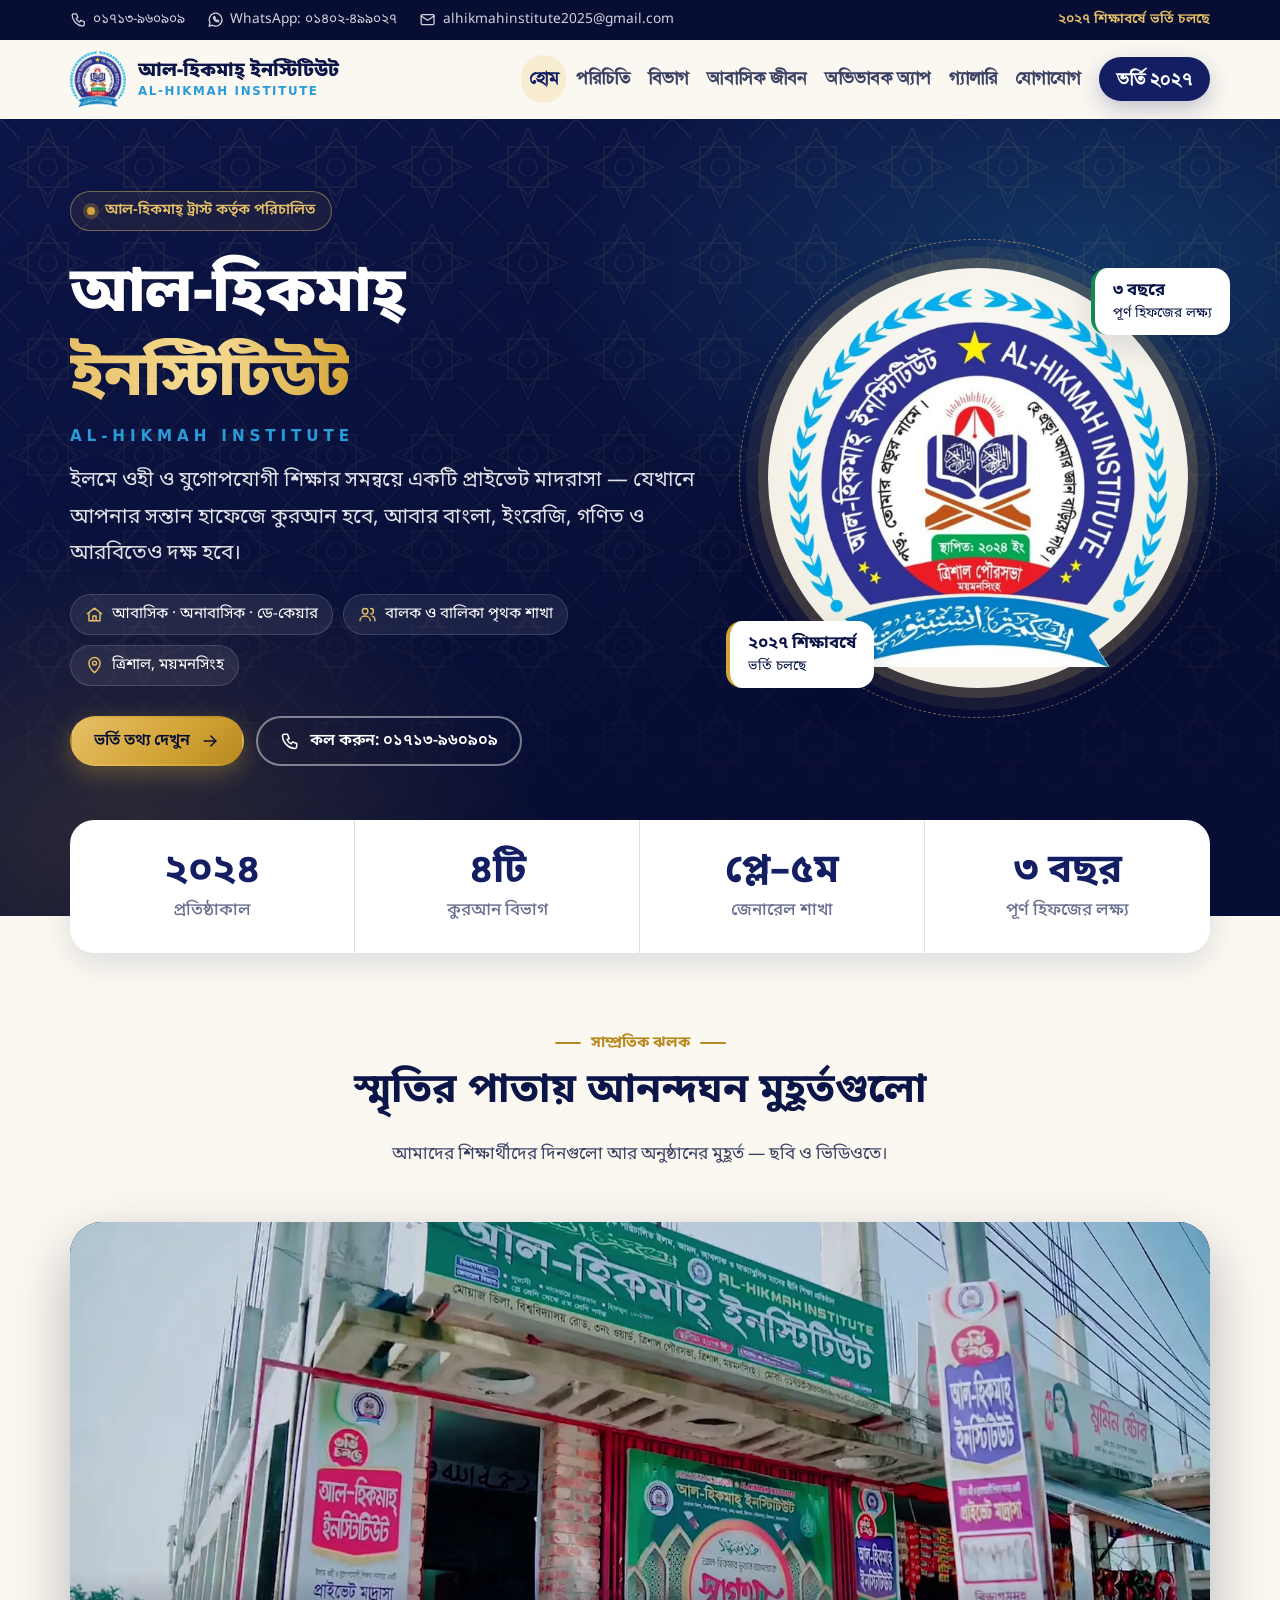
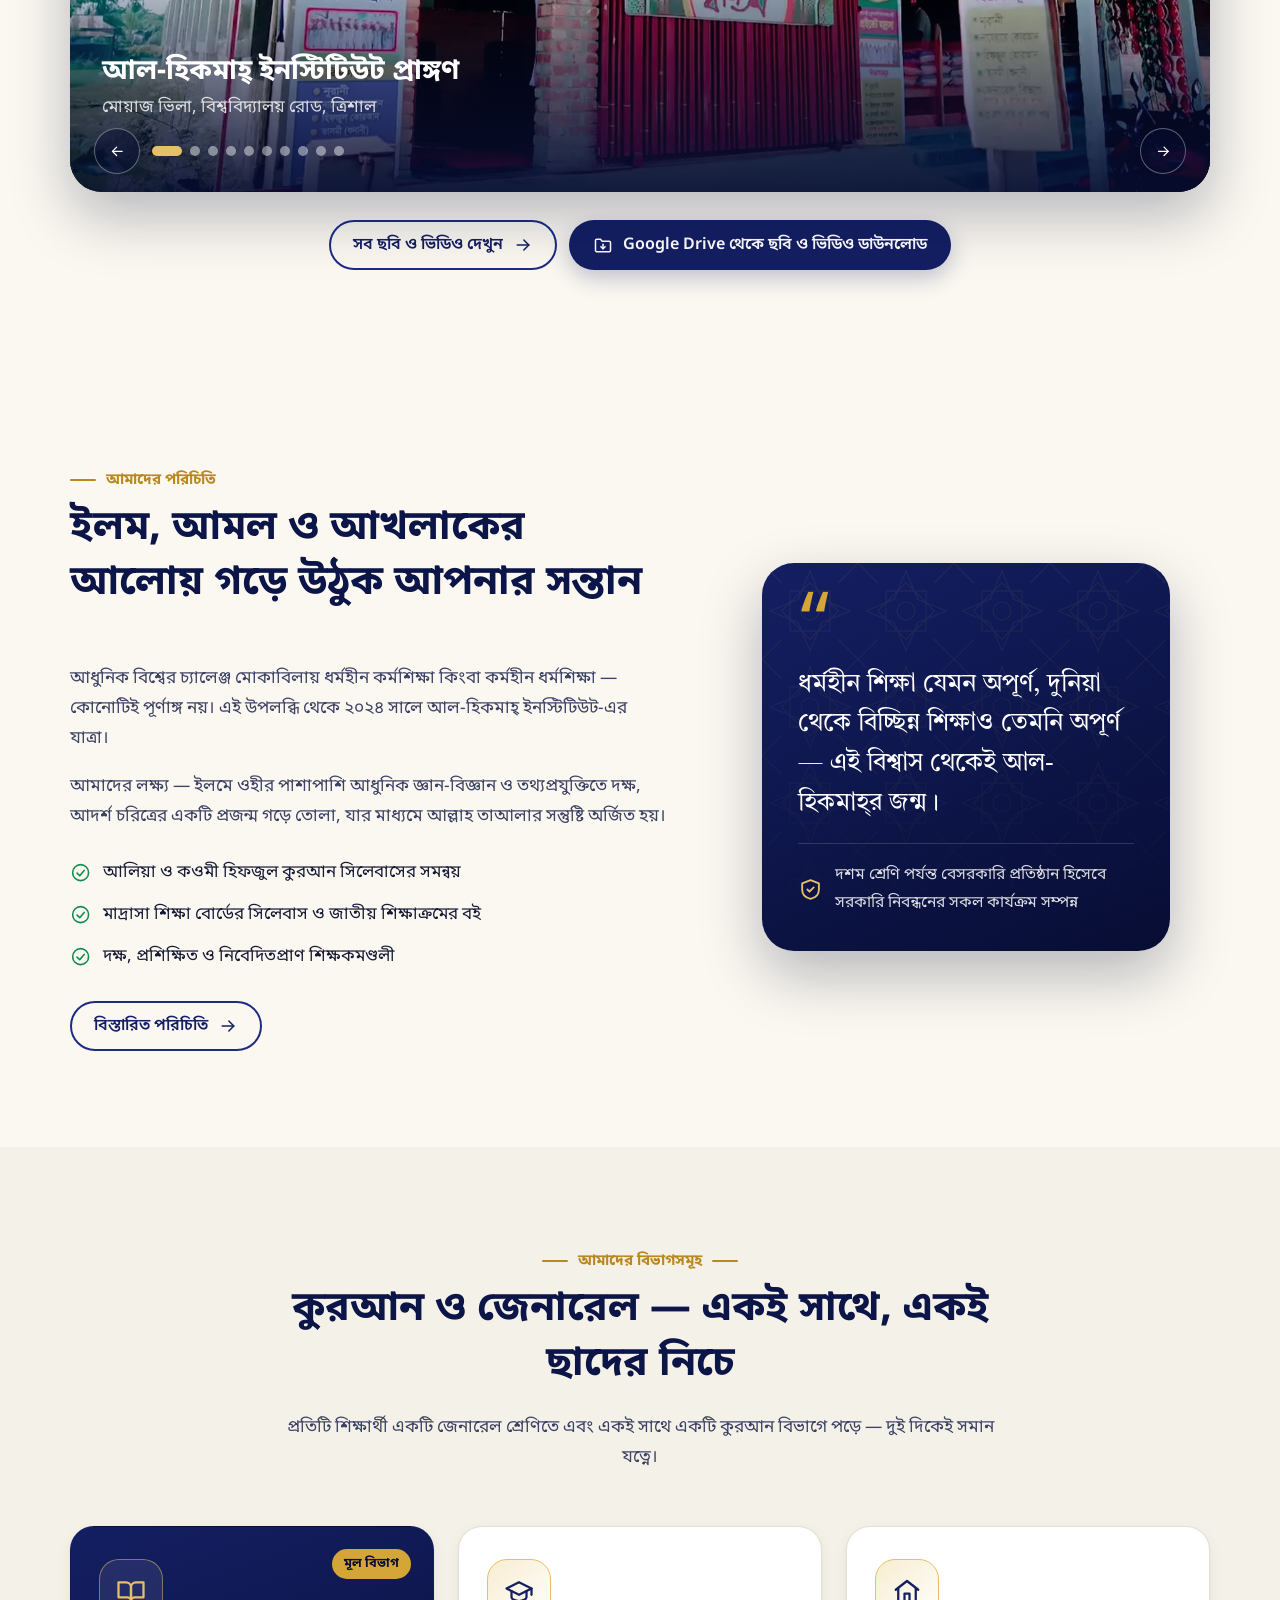
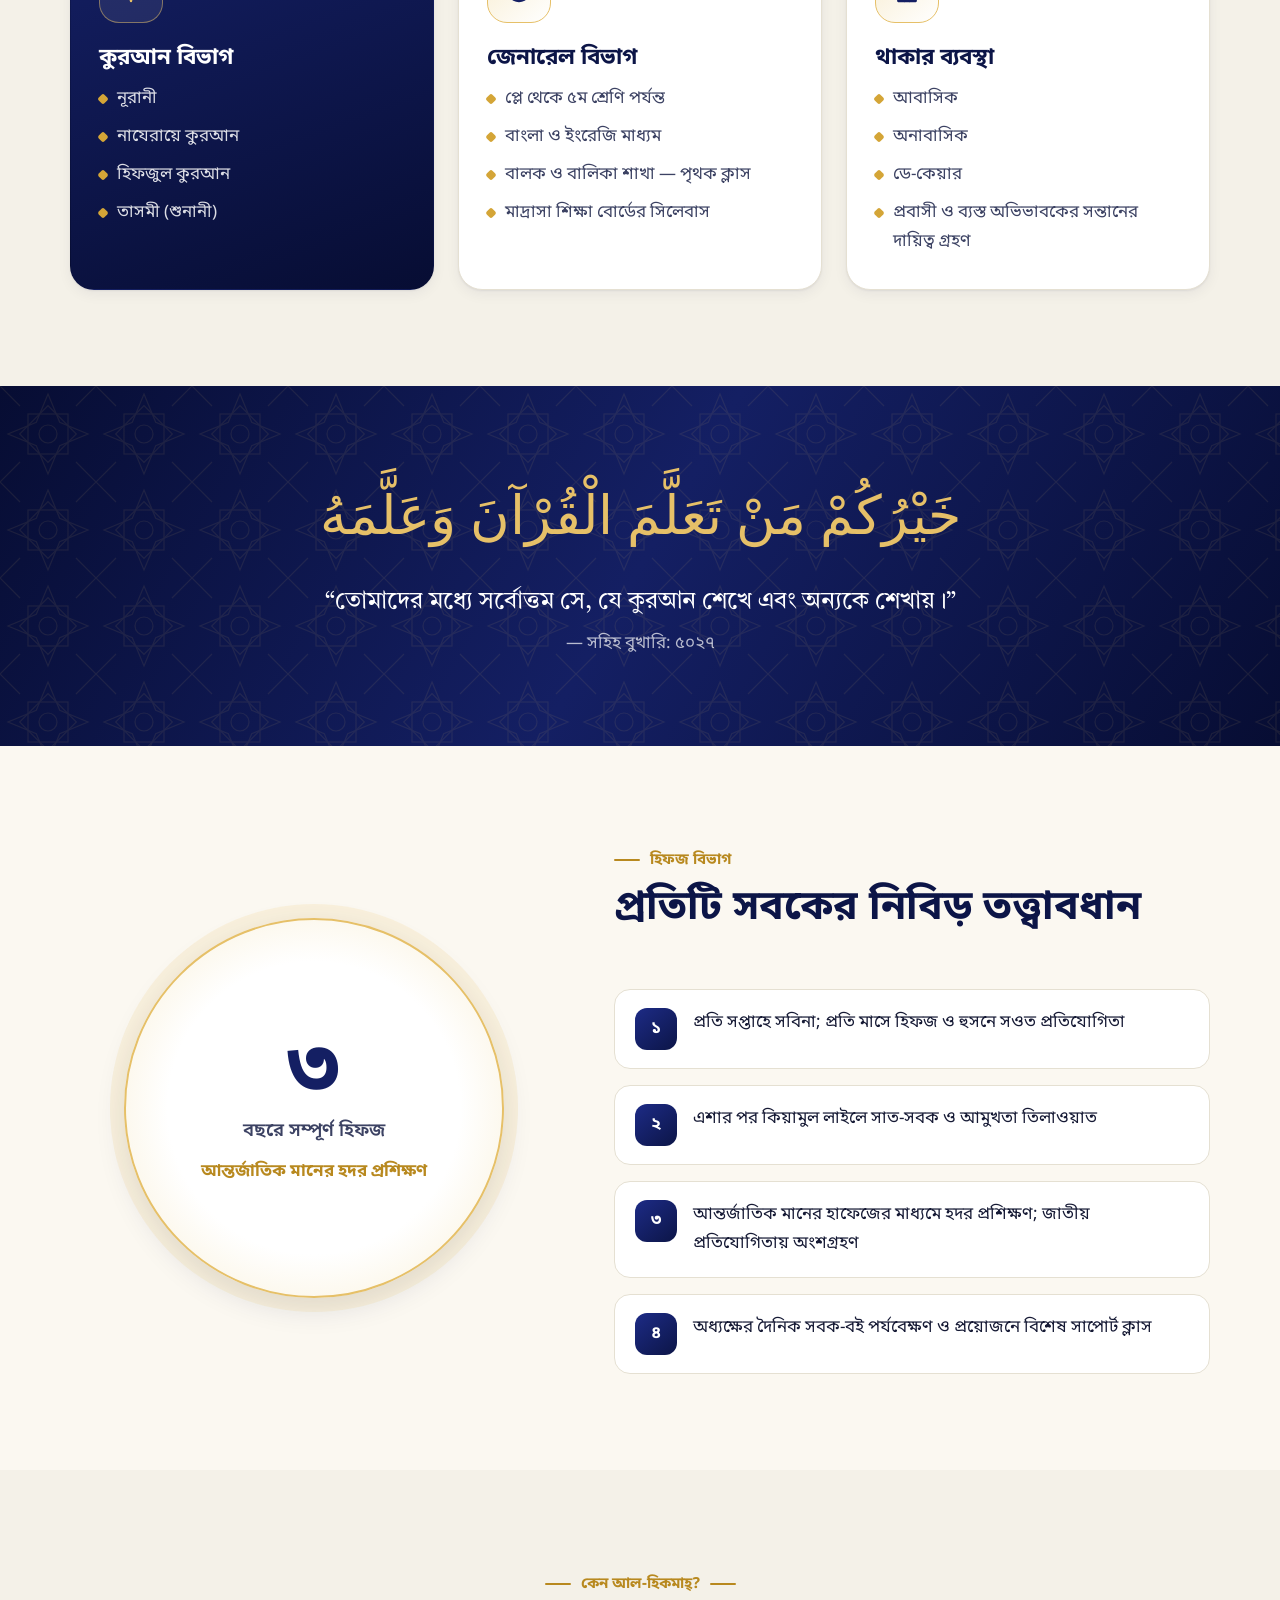
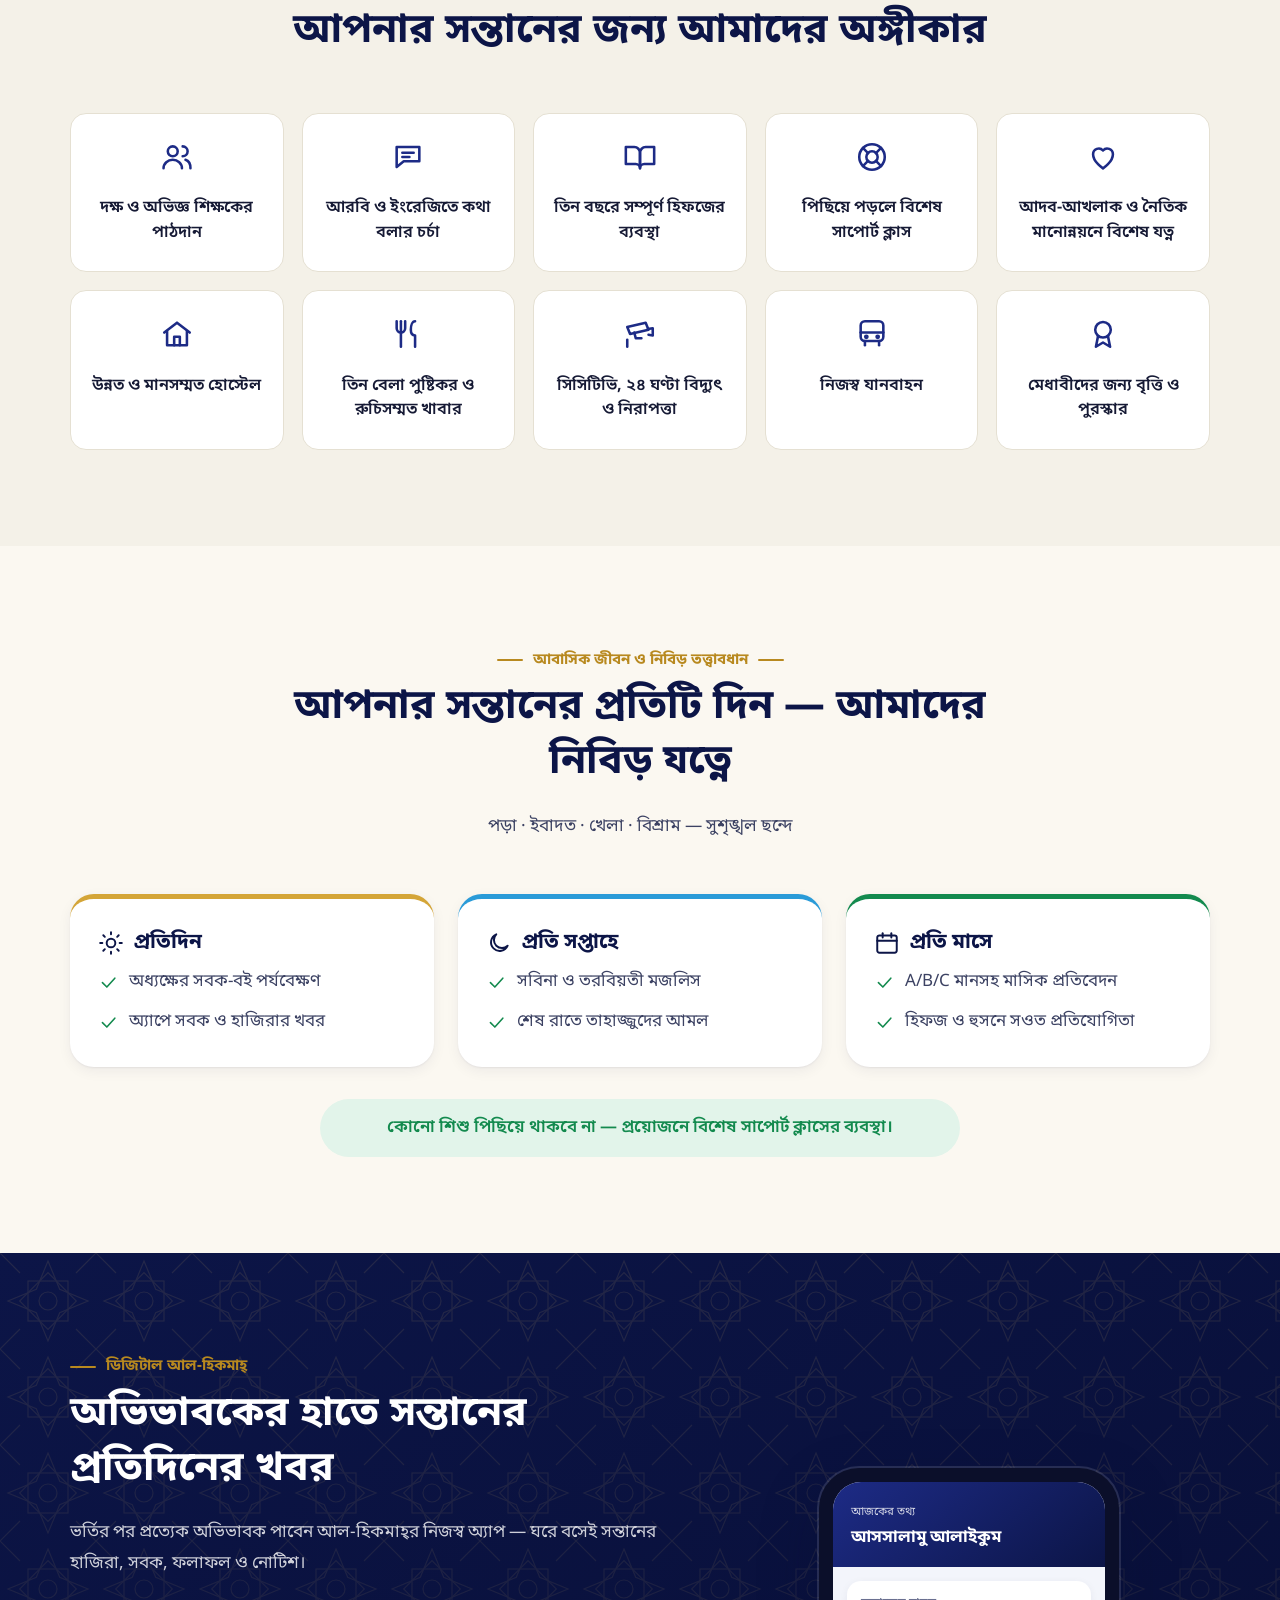
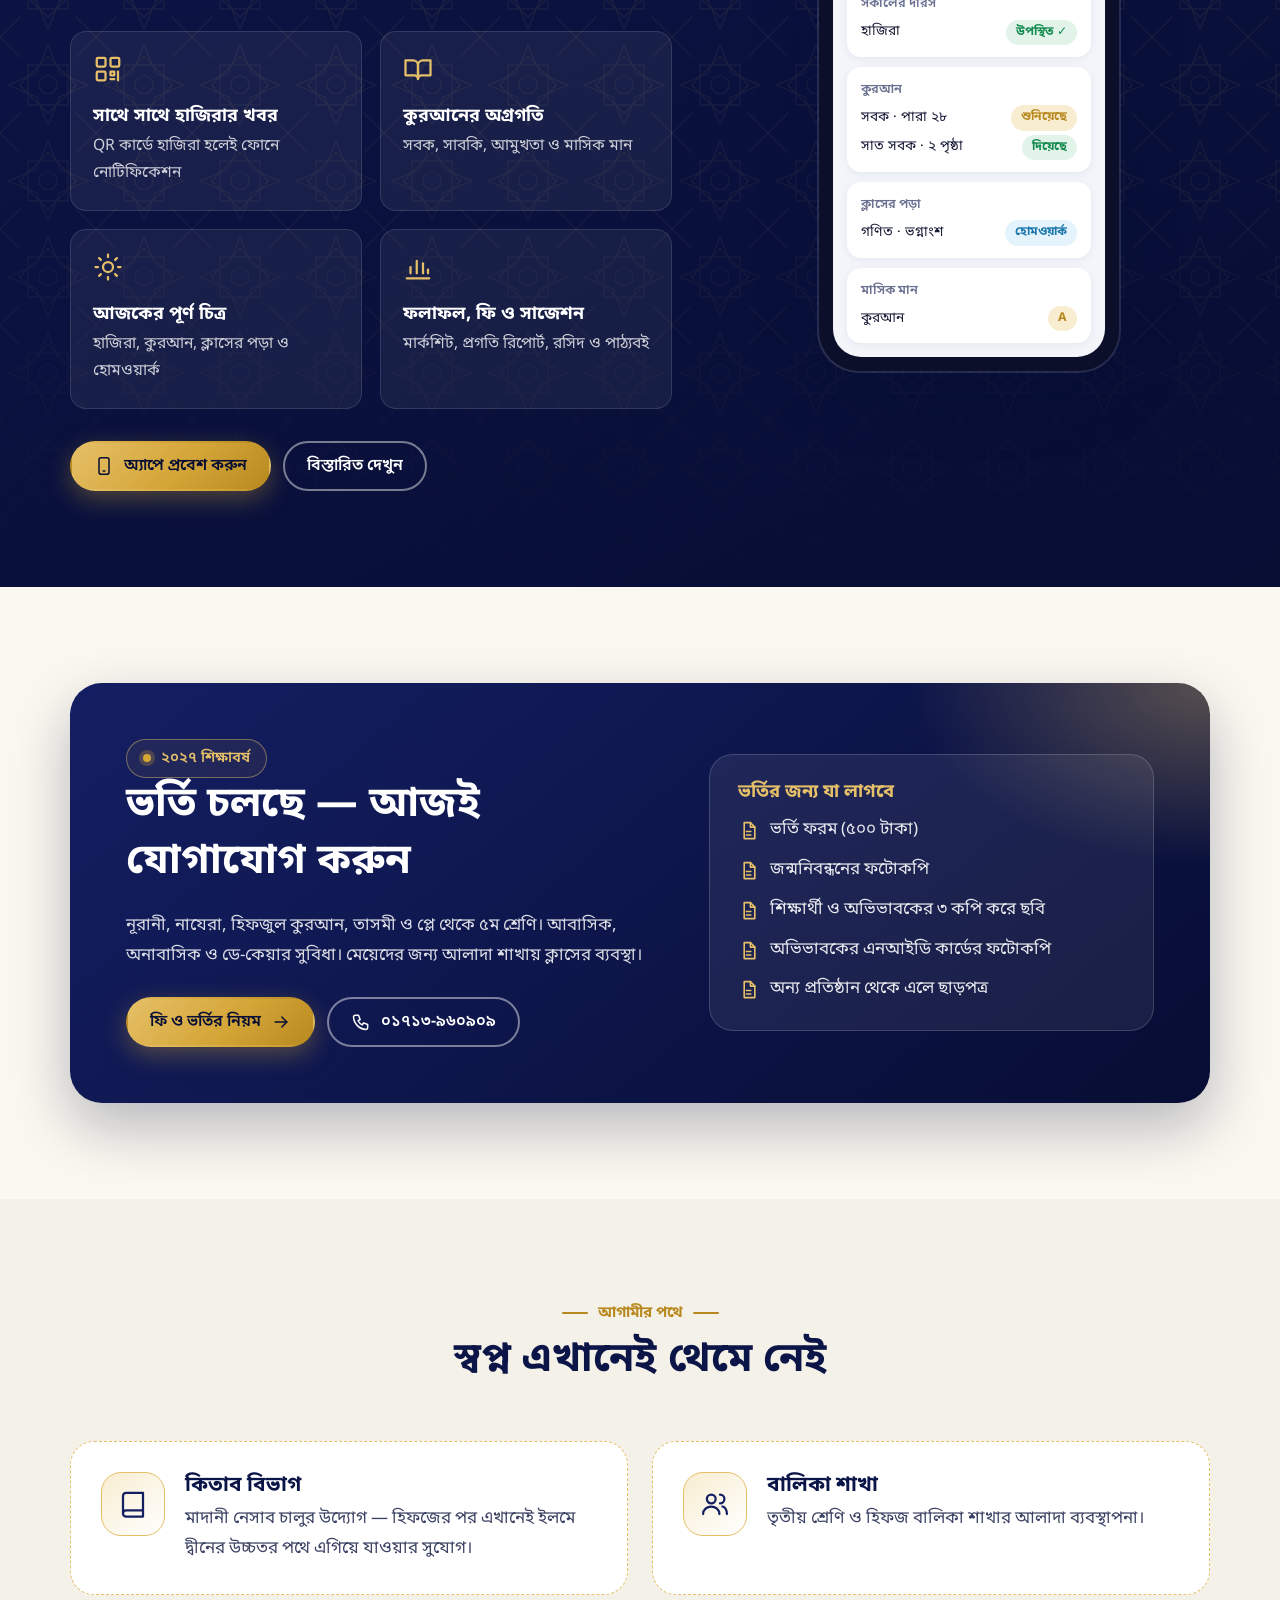
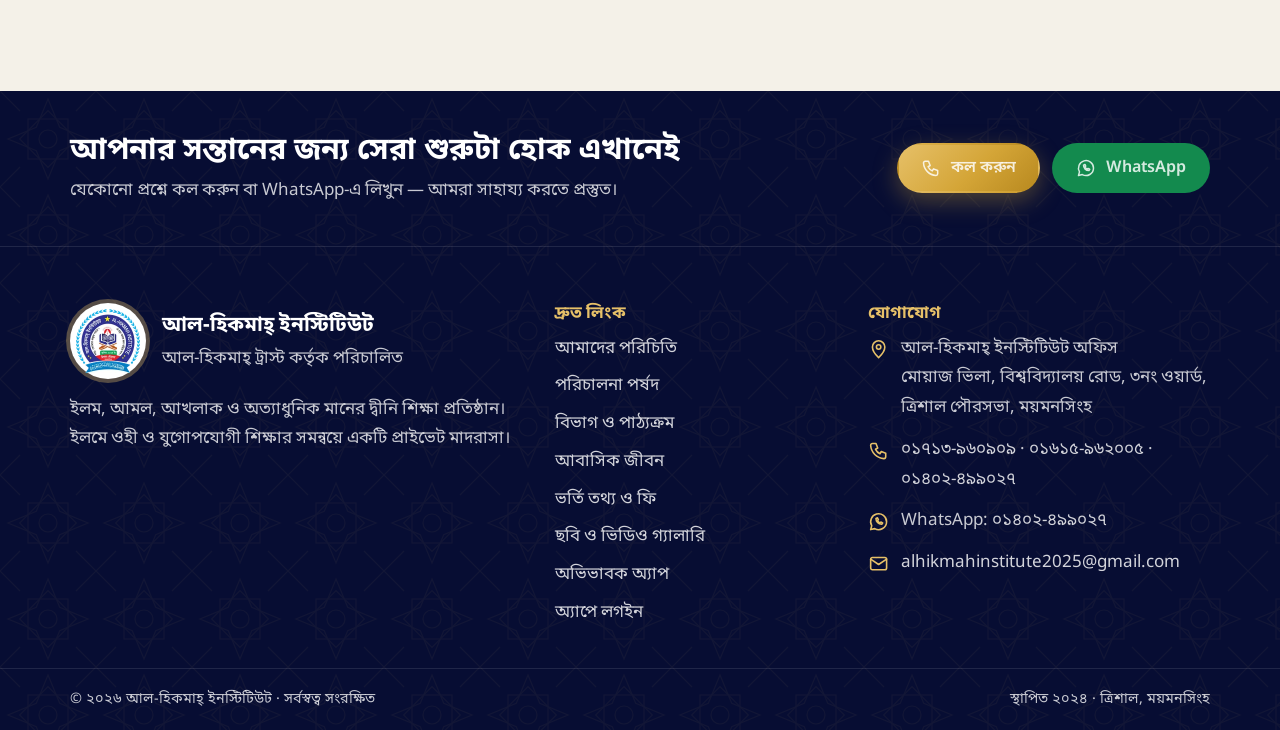
==== index.html @ 9e090b0e "Board page: directors and share members Co-Authored-By: Claude Opus 5.5 <noreply@anthropic.com>" ====
<!doctype html>
<html lang="bn">
  <head>
    <meta charset="utf-8" />
    <meta name="viewport" content="width=device-width, initial-scale=1" />
    <title>আল-হিকমাহ্ ইনস্টিটিউট — ইলমে ওহী ও যুগোপযোগী শিক্ষা | ত্রিশাল, ময়মনসিংহ</title>
    <meta name="description" content="আল-হিকমাহ্ ট্রাস্ট কর্তৃক পরিচালিত প্রাইভেট মাদরাসা — নূরানী, নাযেরা, হিফজুল কুরআন, তাসমী ও প্লে থেকে ৫ম শ্রেণি। আবাসিক, অনাবাসিক ও ডে-কেয়ার। ২০২৭ শিক্ষাবর্ষে ভর্তি চলছে।" />
    <link rel="canonical" href="https://www.alhikmahinstitute.online/" />
    <meta name="theme-color" content="#0c1547" />

    <meta property="og:type" content="website" />
    <meta property="og:site_name" content="আল-হিকমাহ্ ইনস্টিটিউট" />
    <meta property="og:title" content="আল-হিকমাহ্ ইনস্টিটিউট — ২০২৭ শিক্ষাবর্ষে ভর্তি চলছে" />
    <meta property="og:description" content="আল-হিকমাহ্ ট্রাস্ট কর্তৃক পরিচালিত প্রাইভেট মাদরাসা — নূরানী, নাযেরা, হিফজুল কুরআন, তাসমী ও প্লে থেকে ৫ম শ্রেণি। আবাসিক, অনাবাসিক ও ডে-কেয়ার। ২০২৭ শিক্ষাবর্ষে ভর্তি চলছে।" />
    <meta property="og:url" content="https://www.alhikmahinstitute.online/" />
    <meta property="og:image" content="https://www.alhikmahinstitute.online/assets/img/og-image.jpg" />
    <meta property="og:locale" content="bn_BD" />
    <meta name="twitter:card" content="summary_large_image" />

    <link rel="icon" href="assets/img/favicon-32.png" sizes="32x32" type="image/png" />
    <link rel="apple-touch-icon" href="assets/img/apple-touch-icon.png" />

    <link rel="preconnect" href="https://fonts.googleapis.com" />
    <link rel="preconnect" href="https://fonts.gstatic.com" crossorigin />
    <link
      rel="stylesheet"
      href="https://fonts.googleapis.com/css2?family=Amiri:wght@400;700&family=Anek+Bangla:wght@400;500;600&family=Hind+Siliguri:wght@500;600;700&family=Tiro+Bangla:ital@0;1&display=swap"
    />
    <!-- শুধু বাংলা অঙ্ক (০–৯) Noto Sans Bengali থেকে — আনেক বাংলা/হিন্দ শিলিগুড়ির ০ ও ১ ইংরেজির মতো দেখায় -->
    <link
      rel="stylesheet"
      href="https://fonts.googleapis.com/css2?family=Noto+Sans+Bengali:wght@400..800&text=%E0%A7%A6%E0%A7%A7%E0%A7%A8%E0%A7%A9%E0%A7%AA%E0%A7%AB%E0%A7%AC%E0%A7%AD%E0%A7%AE%E0%A7%AF&display=swap"
    />
    <link rel="preload" href="assets/fonts/solaimanlipi.woff2" as="font" type="font/woff2" crossorigin />
    <link rel="stylesheet" href="assets/css/style.css" />

    <script type="application/ld+json">
      {
        "@context": "https://schema.org",
        "@type": "EducationalOrganization",
        "name": "আল-হিকমাহ্ ইনস্টিটিউট",
        "alternateName": "Al-Hikmah Institute",
        "url": "https://www.alhikmahinstitute.online/",
        "logo": "https://www.alhikmahinstitute.online/assets/img/logo-256.png",
        "foundingDate": "2024",
        "email": "alhikmahinstitute2025@gmail.com",
        "telephone": ["+8801713960909", "+8801615962005", "+8801402499027"],
        "address": {
          "@type": "PostalAddress",
          "streetAddress": "মোয়াজ ভিলা, বিশ্ববিদ্যালয় রোড, ৩নং ওয়ার্ড",
          "addressLocality": "ত্রিশাল পৌরসভা",
          "addressRegion": "ময়মনসিংহ",
          "addressCountry": "BD"
        }
      }
    </script>
    <script>
      document.documentElement.classList.add('js');
    </script>
  </head>
  <body>
    <a class="skip-link" href="#main">মূল লেখায় যান</a>

    <div class="topbar">
      <div class="wrap">
        <div class="topbar-links">
          <a href="tel:+8801713960909"
            ><svg class="icon" aria-hidden="true"><use href="assets/img/icons.svg#i-phone" /></svg>০১৭১৩-৯৬০৯০৯</a
          >
          <a href="https://wa.me/8801402499027" rel="noopener"
            ><svg class="icon" aria-hidden="true"><use href="assets/img/icons.svg#i-whatsapp" /></svg>WhatsApp: ০১৪০২-৪৯৯০২৭</a
          >
          <a href="mailto:alhikmahinstitute2025@gmail.com"
            ><svg class="icon" aria-hidden="true"><use href="assets/img/icons.svg#i-mail" /></svg>alhikmahinstitute2025@gmail.com</a
          >
        </div>
        <span class="topbar-note">২০২৭ শিক্ষাবর্ষে ভর্তি চলছে</span>
      </div>
    </div>

    <header class="site-header" id="top">
      <div class="wrap">
        <a class="brand" href="index.html" aria-label="আল-হিকমাহ্ ইনস্টিটিউট — হোম">
          <picture>
            <source srcset="assets/img/logo-128.webp" type="image/webp" />
            <img src="assets/img/logo-128.png" alt="" width="56" height="56" />
          </picture>
          <span class="brand-name">
            <strong>আল-হিকমাহ্ ইনস্টিটিউট</strong>
            <span>AL-HIKMAH INSTITUTE</span>
          </span>
        </a>
        <nav class="nav" id="site-nav" aria-label="প্রধান মেনু">
          <a href="index.html" aria-current="page">হোম</a>
          <a href="about.html">পরিচিতি</a>
          <a href="departments.html">বিভাগ</a>
          <a href="residential.html">আবাসিক জীবন</a>
          <a href="app.html">অভিভাবক অ্যাপ</a>
          <a href="gallery.html">গ্যালারি</a>
          <a href="contact.html">যোগাযোগ</a>
          <a class="btn btn-royal" href="admission.html">ভর্তি ২০২৭</a>
        </nav>
        <button class="menu-toggle" type="button" aria-controls="site-nav" aria-expanded="false" aria-label="মেনু খুলুন">
          <svg class="icon" aria-hidden="true"><use href="assets/img/icons.svg#i-menu" /></svg>
        </button>
      </div>
    </header>

    <main id="main">
<!-- হিরো -->
      <section class="hero">
        <div class="pattern" aria-hidden="true"></div>
        <div class="wrap">
          <div>
            <span class="eyebrow">আল-হিকমাহ্ ট্রাস্ট কর্তৃক পরিচালিত</span>
            <h1>আল-হিকমাহ্ <span class="gold">ইনস্টিটিউট</span></h1>
            <div class="hero-en">AL-HIKMAH INSTITUTE</div>
            <p class="hero-lead">
              ইলমে ওহী ও যুগোপযোগী শিক্ষার সমন্বয়ে একটি প্রাইভেট মাদরাসা — যেখানে আপনার সন্তান হাফেজে কুরআন হবে, আবার বাংলা, ইংরেজি, গণিত ও আরবিতেও দক্ষ হবে।
            </p>
            <ul class="hero-chips">
              <li><svg class="icon" aria-hidden="true"><use href="assets/img/icons.svg#i-home" /></svg>আবাসিক · অনাবাসিক · ডে-কেয়ার</li>
              <li><svg class="icon" aria-hidden="true"><use href="assets/img/icons.svg#i-users" /></svg>বালক ও বালিকা পৃথক শাখা</li>
              <li><svg class="icon" aria-hidden="true"><use href="assets/img/icons.svg#i-pin" /></svg>ত্রিশাল, ময়মনসিংহ</li>
            </ul>
            <div class="hero-actions">
              <a class="btn btn-gold" href="admission.html"
                >ভর্তি তথ্য দেখুন <svg class="icon" aria-hidden="true"><use href="assets/img/icons.svg#i-arrow" /></svg
              ></a>
              <a class="btn btn-ghost" href="tel:+8801713960909"
                ><svg class="icon" aria-hidden="true"><use href="assets/img/icons.svg#i-phone" /></svg>কল করুন: ০১৭১৩-৯৬০৯০৯</a
              >
            </div>
          </div>

          <div class="emblem">
            <picture>
              <source srcset="assets/img/logo-512.webp" type="image/webp" />
              <img src="assets/img/logo-256.png" alt="আল-হিকমাহ্ ইনস্টিটিউটের লোগো" width="420" height="420" />
            </picture>
            <div class="emblem-badge one"><strong>২০২৭ শিক্ষাবর্ষে</strong>ভর্তি চলছে</div>
            <div class="emblem-badge two"><strong>৩ বছরে</strong>পূর্ণ হিফজের লক্ষ্য</div>
          </div>
        </div>
      </section>

      <!-- এক নজরে -->
      <section class="stats" aria-label="এক নজরে আল-হিকমাহ্">
        <div class="wrap">
          <div class="stats-grid">
            <div class="stat"><strong>২০২৪</strong><span>প্রতিষ্ঠাকাল</span></div>
            <div class="stat"><strong>৪টি</strong><span>কুরআন বিভাগ</span></div>
            <div class="stat"><strong>প্লে–৫ম</strong><span>জেনারেল শাখা</span></div>
            <div class="stat"><strong>৩ বছর</strong><span>পূর্ণ হিফজের লক্ষ্য</span></div>
          </div>
        </div>
      </section>

      <!-- স্লাইডার — assets/data/gallery.json-এর featured ছবি ও ভিডিও (assets/js/gallery.js); JS না চললে প্রথম ছবিটা থাকে -->
      <section class="section showcase" id="updates" aria-labelledby="updates-title">
        <div class="wrap">
          <div class="section-head reveal">
            <span class="kicker">সাম্প্রতিক ঝলক</span>
            <h2 id="updates-title">স্মৃতির পাতায় আনন্দঘন মুহূর্তগুলো</h2>
            <p>আমাদের শিক্ষার্থীদের দিনগুলো আর অনুষ্ঠানের মুহূর্ত — ছবি ও ভিডিওতে।</p>
          </div>
          <div class="slider" data-slider aria-roledescription="carousel" aria-label="সাম্প্রতিক ছবি ও ভিডিও">
            <div class="slider-track">
              <figure class="slide is-active">
                <img src="assets/media/photos/campus-1600.webp" alt="আল-হিকমাহ্ ইনস্টিটিউট প্রাঙ্গণ" width="1600" height="900" />
                <figcaption><strong>আল-হিকমাহ্ ইনস্টিটিউট প্রাঙ্গণ</strong><span>মোয়াজ ভিলা, বিশ্ববিদ্যালয় রোড, ত্রিশাল</span></figcaption>
              </figure>
            </div>
          </div>
          <p class="showcase-more">
            <a class="btn btn-outline" href="gallery.html"
              >সব ছবি ও ভিডিও দেখুন <svg class="icon" aria-hidden="true"><use href="assets/img/icons.svg#i-arrow" /></svg
            ></a>
            <a class="btn btn-royal" href="https://drive.google.com/drive/folders/1tASVYnOtqxSZGA7i7KyxFi9OkP5pi8wZ?usp=sharing" target="_blank" rel="noopener"
              ><svg class="icon" aria-hidden="true"><use href="assets/img/icons.svg#i-folder" /></svg><span><span class="nowrap">Google Drive</span> থেকে ছবি ও ভিডিও ডাউনলোড</span></a
            >
          </p>
        </div>
      </section>

      <!-- পরিচিতি -->
      <section class="section" id="about">
        <div class="wrap about-grid">
          <div class="about-text reveal">
            <div class="section-head left">
              <span class="kicker">আমাদের পরিচিতি</span>
              <h2>ইলম, আমল ও আখলাকের আলোয় গড়ে উঠুক আপনার সন্তান</h2>
            </div>
            <p>
              আধুনিক বিশ্বের চ্যালেঞ্জ মোকাবিলায় ধর্মহীন কর্মশিক্ষা কিংবা কর্মহীন ধর্মশিক্ষা — কোনোটিই পূর্ণাঙ্গ নয়। এই উপলব্ধি থেকে ২০২৪ সালে আল-হিকমাহ্
              ইনস্টিটিউট-এর যাত্রা।
            </p>
            <p>
              আমাদের লক্ষ্য — ইলমে ওহীর পাশাপাশি আধুনিক জ্ঞান-বিজ্ঞান ও তথ্যপ্রযুক্তিতে দক্ষ, আদর্শ চরিত্রের একটি প্রজন্ম গড়ে তোলা, যার মাধ্যমে আল্লাহ তাআলার
              সন্তুষ্টি অর্জিত হয়।
            </p>
            <ul class="check-list">
              <li><svg class="icon" aria-hidden="true"><use href="assets/img/icons.svg#i-check-circle" /></svg>আলিয়া ও কওমী হিফজুল কুরআন সিলেবাসের সমন্বয়</li>
              <li><svg class="icon" aria-hidden="true"><use href="assets/img/icons.svg#i-check-circle" /></svg>মাদ্রাসা শিক্ষা বোর্ডের সিলেবাস ও জাতীয় শিক্ষাক্রমের বই</li>
              <li><svg class="icon" aria-hidden="true"><use href="assets/img/icons.svg#i-check-circle" /></svg>দক্ষ, প্রশিক্ষিত ও নিবেদিতপ্রাণ শিক্ষকমণ্ডলী</li>
            </ul>
            <a class="btn btn-outline" href="about.html"
              >বিস্তারিত পরিচিতি <svg class="icon" aria-hidden="true"><use href="assets/img/icons.svg#i-arrow" /></svg
            ></a>
          </div>
          <figure class="quote-card reveal">
            <div class="pattern" aria-hidden="true"></div>
            <div class="quote-mark" aria-hidden="true">“</div>
            <blockquote>ধর্মহীন শিক্ষা যেমন অপূর্ণ, দুনিয়া থেকে বিচ্ছিন্ন শিক্ষাও তেমনি অপূর্ণ — এই বিশ্বাস থেকেই আল-হিকমাহ্‌র জন্ম।</blockquote>
            <figcaption class="note">
              <svg class="icon" aria-hidden="true"><use href="assets/img/icons.svg#i-shield" /></svg>
              দশম শ্রেণি পর্যন্ত বেসরকারি প্রতিষ্ঠান হিসেবে সরকারি নিবন্ধনের সকল কার্যক্রম সম্পন্ন
            </figcaption>
          </figure>
        </div>
      </section>

      <!-- বিভাগ -->
      <section class="section tint" id="departments">
        <div class="wrap">
          <div class="section-head reveal">
            <span class="kicker">আমাদের বিভাগসমূহ</span>
            <h2>কুরআন ও জেনারেল — একই সাথে, একই ছাদের নিচে</h2>
            <p>প্রতিটি শিক্ষার্থী একটি জেনারেল শ্রেণিতে এবং একই সাথে একটি কুরআন বিভাগে পড়ে — দুই দিকেই সমান যত্নে।</p>
          </div>
          <div class="cards-3">
            <article class="card featured reveal">
              <span class="card-tag">মূল বিভাগ</span>
              <div class="card-icon"><svg class="icon" aria-hidden="true"><use href="assets/img/icons.svg#i-quran" /></svg></div>
              <h3>কুরআন বিভাগ</h3>
              <ul>
                <li>নূরানী</li>
                <li>নাযেরায়ে কুরআন</li>
                <li>হিফজুল কুরআন</li>
                <li>তাসমী (শুনানী)</li>
              </ul>
            </article>
            <article class="card reveal">
              <div class="card-icon"><svg class="icon" aria-hidden="true"><use href="assets/img/icons.svg#i-cap" /></svg></div>
              <h3>জেনারেল বিভাগ</h3>
              <ul>
                <li>প্লে থেকে ৫ম শ্রেণি পর্যন্ত</li>
                <li>বাংলা ও ইংরেজি মাধ্যম</li>
                <li>বালক ও বালিকা শাখা — পৃথক ক্লাস</li>
                <li>মাদ্রাসা শিক্ষা বোর্ডের সিলেবাস</li>
              </ul>
            </article>
            <article class="card reveal">
              <div class="card-icon"><svg class="icon" aria-hidden="true"><use href="assets/img/icons.svg#i-home" /></svg></div>
              <h3>থাকার ব্যবস্থা</h3>
              <ul>
                <li>আবাসিক</li>
                <li>অনাবাসিক</li>
                <li>ডে-কেয়ার</li>
                <li>প্রবাসী ও ব্যস্ত অভিভাবকের সন্তানের দায়িত্ব গ্রহণ</li>
              </ul>
            </article>
          </div>
        </div>
      </section>

      <!-- হাদিস -->
      <section class="verse" aria-label="হাদিস">
        <div class="pattern" aria-hidden="true"></div>
        <div class="wrap reveal">
          <p class="ar" lang="ar">خَيْرُكُمْ مَنْ تَعَلَّمَ الْقُرْآنَ وَعَلَّمَهُ</p>
          <p>“তোমাদের মধ্যে সর্বোত্তম সে, যে কুরআন শেখে এবং অন্যকে শেখায়।”</p>
          <cite>— সহিহ বুখারি: ৫০২৭</cite>
        </div>
      </section>

      <!-- হিফজ -->
      <section class="section" id="hifz">
        <div class="wrap hifz-grid">
          <div class="hifz-badge reveal">
            <div>
              <strong>৩</strong>
              <span>বছরে সম্পূর্ণ হিফজ</span>
              <em>আন্তর্জাতিক মানের হদর প্রশিক্ষণ</em>
            </div>
          </div>
          <div class="reveal">
            <div class="section-head left">
              <span class="kicker">হিফজ বিভাগ</span>
              <h2>প্রতিটি সবকের নিবিড় তত্ত্বাবধান</h2>
            </div>
            <ul class="feature-list">
              <li>
                <span class="num">১</span>
                <div>প্রতি সপ্তাহে সবিনা; প্রতি মাসে হিফজ ও হুসনে সওত প্রতিযোগিতা</div>
              </li>
              <li>
                <span class="num">২</span>
                <div>এশার পর কিয়ামুল লাইলে সাত-সবক ও আমুখতা তিলাওয়াত</div>
              </li>
              <li>
                <span class="num">৩</span>
                <div>আন্তর্জাতিক মানের হাফেজের মাধ্যমে হদর প্রশিক্ষণ; জাতীয় প্রতিযোগিতায় অংশগ্রহণ</div>
              </li>
              <li>
                <span class="num">৪</span>
                <div>অধ্যক্ষের দৈনিক সবক-বই পর্যবেক্ষণ ও প্রয়োজনে বিশেষ সাপোর্ট ক্লাস</div>
              </li>
            </ul>
          </div>
        </div>
      </section>

      <!-- কেন আল-হিকমাহ্ -->
      <section class="section tint" id="why">
        <div class="wrap">
          <div class="section-head reveal">
            <span class="kicker">কেন আল-হিকমাহ্?</span>
            <h2>আপনার সন্তানের জন্য আমাদের অঙ্গীকার</h2>
          </div>
          <div class="why-grid">
            <div class="why reveal">
              <svg class="icon" aria-hidden="true"><use href="assets/img/icons.svg#i-users" /></svg>
              <h3>দক্ষ ও অভিজ্ঞ শিক্ষকের পাঠদান</h3>
            </div>
            <div class="why reveal">
              <svg class="icon" aria-hidden="true"><use href="assets/img/icons.svg#i-chat" /></svg>
              <h3>আরবি ও ইংরেজিতে কথা বলার চর্চা</h3>
            </div>
            <div class="why reveal">
              <svg class="icon" aria-hidden="true"><use href="assets/img/icons.svg#i-quran" /></svg>
              <h3>তিন বছরে সম্পূর্ণ হিফজের ব্যবস্থা</h3>
            </div>
            <div class="why reveal">
              <svg class="icon" aria-hidden="true"><use href="assets/img/icons.svg#i-support" /></svg>
              <h3>পিছিয়ে পড়লে বিশেষ সাপোর্ট ক্লাস</h3>
            </div>
            <div class="why reveal">
              <svg class="icon" aria-hidden="true"><use href="assets/img/icons.svg#i-heart" /></svg>
              <h3>আদব-আখলাক ও নৈতিক মানোন্নয়নে বিশেষ যত্ন</h3>
            </div>
            <div class="why reveal">
              <svg class="icon" aria-hidden="true"><use href="assets/img/icons.svg#i-home" /></svg>
              <h3>উন্নত ও মানসম্মত হোস্টেল</h3>
            </div>
            <div class="why reveal">
              <svg class="icon" aria-hidden="true"><use href="assets/img/icons.svg#i-food" /></svg>
              <h3>তিন বেলা পুষ্টিকর ও রুচিসম্মত খাবার</h3>
            </div>
            <div class="why reveal">
              <svg class="icon" aria-hidden="true"><use href="assets/img/icons.svg#i-cctv" /></svg>
              <h3>সিসিটিভি, ২৪ ঘণ্টা বিদ্যুৎ ও নিরাপত্তা</h3>
            </div>
            <div class="why reveal">
              <svg class="icon" aria-hidden="true"><use href="assets/img/icons.svg#i-bus" /></svg>
              <h3>নিজস্ব যানবাহন</h3>
            </div>
            <div class="why reveal">
              <svg class="icon" aria-hidden="true"><use href="assets/img/icons.svg#i-award" /></svg>
              <h3>মেধাবীদের জন্য বৃত্তি ও পুরস্কার</h3>
            </div>
          </div>
        </div>
      </section>

      <!-- নিবিড় যত্ন -->
      <section class="section" id="care">
        <div class="wrap">
          <div class="section-head reveal">
            <span class="kicker">আবাসিক জীবন ও নিবিড় তত্ত্বাবধান</span>
            <h2>আপনার সন্তানের প্রতিটি দিন — আমাদের নিবিড় যত্নে</h2>
            <p>পড়া · ইবাদত · খেলা · বিশ্রাম — সুশৃঙ্খল ছন্দে</p>
          </div>
          <div class="care-grid">
            <div class="care reveal">
              <h3><svg class="icon" aria-hidden="true"><use href="assets/img/icons.svg#i-sun" /></svg>প্রতিদিন</h3>
              <ul>
                <li><svg class="icon" aria-hidden="true"><use href="assets/img/icons.svg#i-check" /></svg>অধ্যক্ষের সবক-বই পর্যবেক্ষণ</li>
                <li><svg class="icon" aria-hidden="true"><use href="assets/img/icons.svg#i-check" /></svg>অ্যাপে সবক ও হাজিরার খবর</li>
              </ul>
            </div>
            <div class="care reveal">
              <h3><svg class="icon" aria-hidden="true"><use href="assets/img/icons.svg#i-moon" /></svg>প্রতি সপ্তাহে</h3>
              <ul>
                <li><svg class="icon" aria-hidden="true"><use href="assets/img/icons.svg#i-check" /></svg>সবিনা ও তরবিয়তী মজলিস</li>
                <li><svg class="icon" aria-hidden="true"><use href="assets/img/icons.svg#i-check" /></svg>শেষ রাতে তাহাজ্জুদের আমল</li>
              </ul>
            </div>
            <div class="care reveal">
              <h3><svg class="icon" aria-hidden="true"><use href="assets/img/icons.svg#i-calendar" /></svg>প্রতি মাসে</h3>
              <ul>
                <li><svg class="icon" aria-hidden="true"><use href="assets/img/icons.svg#i-check" /></svg>A/B/C মানসহ মাসিক প্রতিবেদন</li>
                <li><svg class="icon" aria-hidden="true"><use href="assets/img/icons.svg#i-check" /></svg>হিফজ ও হুসনে সওত প্রতিযোগিতা</li>
              </ul>
            </div>
          </div>
          <p class="care-note reveal">কোনো শিশু পিছিয়ে থাকবে না — প্রয়োজনে বিশেষ সাপোর্ট ক্লাসের ব্যবস্থা।</p>
        </div>
      </section>

      <!-- অ্যাপ -->
      <section class="section app-section" id="app">
        <div class="pattern" aria-hidden="true"></div>
        <div class="wrap app-grid">
          <div class="reveal">
            <div class="section-head left">
              <span class="kicker">ডিজিটাল আল-হিকমাহ্</span>
              <h2>অভিভাবকের হাতে সন্তানের প্রতিদিনের খবর</h2>
              <p>ভর্তির পর প্রত্যেক অভিভাবক পাবেন আল-হিকমাহ্‌র নিজস্ব অ্যাপ — ঘরে বসেই সন্তানের হাজিরা, সবক, ফলাফল ও নোটিশ।</p>
            </div>
            <div class="app-features">
              <div class="app-feature">
                <svg class="icon" aria-hidden="true"><use href="assets/img/icons.svg#i-qr" /></svg>
                <h3>সাথে সাথে হাজিরার খবর</h3>
                <p>QR কার্ডে হাজিরা হলেই ফোনে নোটিফিকেশন</p>
              </div>
              <div class="app-feature">
                <svg class="icon" aria-hidden="true"><use href="assets/img/icons.svg#i-quran" /></svg>
                <h3>কুরআনের অগ্রগতি</h3>
                <p>সবক, সাবকি, আমুখতা ও মাসিক মান</p>
              </div>
              <div class="app-feature">
                <svg class="icon" aria-hidden="true"><use href="assets/img/icons.svg#i-sun" /></svg>
                <h3>আজকের পূর্ণ চিত্র</h3>
                <p>হাজিরা, কুরআন, ক্লাসের পড়া ও হোমওয়ার্ক</p>
              </div>
              <div class="app-feature">
                <svg class="icon" aria-hidden="true"><use href="assets/img/icons.svg#i-chart" /></svg>
                <h3>ফলাফল, ফি ও সাজেশন</h3>
                <p>মার্কশিট, প্রগতি রিপোর্ট, রসিদ ও পাঠ্যবই</p>
              </div>
            </div>
            <div class="hero-actions">
              <a class="btn btn-gold" href="https://al-hikmah-app.onrender.com/" rel="noopener"
                ><svg class="icon" aria-hidden="true"><use href="assets/img/icons.svg#i-mobile" /></svg>অ্যাপে প্রবেশ করুন</a
              >
              <a class="btn btn-ghost" href="app.html">বিস্তারিত দেখুন</a>
            </div>
          </div>

          <div class="phone reveal" aria-hidden="true">
            <div class="phone-screen">
              <div class="phone-top">
                <small>আজকের তথ্য</small>
                <strong>আসসালামু আলাইকুম</strong>
              </div>
              <div class="phone-body">
                <div class="phone-card">
                  <b>সকালের দারস</b>
                  <div class="phone-row"><span>হাজিরা</span><span class="pill ok">উপস্থিত ✓</span></div>
                </div>
                <div class="phone-card">
                  <b>কুরআন</b>
                  <div class="phone-row"><span>সবক · পারা ২৮</span><span class="pill gold">শুনিয়েছে</span></div>
                  <div class="phone-row"><span>সাত সবক · ২ পৃষ্ঠা</span><span class="pill ok">দিয়েছে</span></div>
                </div>
                <div class="phone-card">
                  <b>ক্লাসের পড়া</b>
                  <div class="phone-row"><span>গণিত · ভগ্নাংশ</span><span class="pill sky">হোমওয়ার্ক</span></div>
                </div>
                <div class="phone-card">
                  <b>মাসিক মান</b>
                  <div class="phone-row"><span>কুরআন</span><span class="pill gold">A</span></div>
                </div>
              </div>
            </div>
          </div>
        </div>
      </section>

      <!-- ভর্তি -->
      <section class="section" id="admission">
        <div class="wrap">
          <div class="admission reveal">
            <div>
              <span class="eyebrow">২০২৭ শিক্ষাবর্ষ</span>
              <h2>ভর্তি চলছে — আজই যোগাযোগ করুন</h2>
              <p>নূরানী, নাযেরা, হিফজুল কুরআন, তাসমী ও প্লে থেকে ৫ম শ্রেণি। আবাসিক, অনাবাসিক ও ডে-কেয়ার সুবিধা। মেয়েদের জন্য আলাদা শাখায় ক্লাসের ব্যবস্থা।</p>
              <div class="hero-actions">
                <a class="btn btn-gold" href="admission.html"
                  >ফি ও ভর্তির নিয়ম <svg class="icon" aria-hidden="true"><use href="assets/img/icons.svg#i-arrow" /></svg
                ></a>
                <a class="btn btn-ghost" href="tel:+8801713960909"
                  ><svg class="icon" aria-hidden="true"><use href="assets/img/icons.svg#i-phone" /></svg>০১৭১৩-৯৬০৯০৯</a
                >
              </div>
            </div>
            <div class="docs">
              <h3>ভর্তির জন্য যা লাগবে</h3>
              <ul>
                <li><svg class="icon" aria-hidden="true"><use href="assets/img/icons.svg#i-file" /></svg>ভর্তি ফরম (৫০০ টাকা)</li>
                <li><svg class="icon" aria-hidden="true"><use href="assets/img/icons.svg#i-file" /></svg>জন্মনিবন্ধনের ফটোকপি</li>
                <li><svg class="icon" aria-hidden="true"><use href="assets/img/icons.svg#i-file" /></svg>শিক্ষার্থী ও অভিভাবকের ৩ কপি করে ছবি</li>
                <li><svg class="icon" aria-hidden="true"><use href="assets/img/icons.svg#i-file" /></svg>অভিভাবকের এনআইডি কার্ডের ফটোকপি</li>
                <li><svg class="icon" aria-hidden="true"><use href="assets/img/icons.svg#i-file" /></svg>অন্য প্রতিষ্ঠান থেকে এলে ছাড়পত্র</li>
              </ul>
            </div>
          </div>
        </div>
      </section>

      <!-- আগামীর পথে -->
      <section class="section tint" id="future">
        <div class="wrap">
          <div class="section-head reveal">
            <span class="kicker">আগামীর পথে</span>
            <h2>স্বপ্ন এখানেই থেমে নেই</h2>
          </div>
          <div class="future-grid">
            <div class="future reveal">
              <div class="card-icon"><svg class="icon" aria-hidden="true"><use href="assets/img/icons.svg#i-books" /></svg></div>
              <div>
                <h3>কিতাব বিভাগ</h3>
                <p>মাদানী নেসাব চালুর উদ্যোগ — হিফজের পর এখানেই ইলমে দ্বীনের উচ্চতর পথে এগিয়ে যাওয়ার সুযোগ।</p>
              </div>
            </div>
            <div class="future reveal">
              <div class="card-icon"><svg class="icon" aria-hidden="true"><use href="assets/img/icons.svg#i-users" /></svg></div>
              <div>
                <h3>বালিকা শাখা</h3>
                <p>তৃতীয় শ্রেণি ও হিফজ বালিকা শাখার আলাদা ব্যবস্থাপনা।</p>
              </div>
            </div>
          </div>
        </div>
      </section>
    </main>

    <footer class="site-footer">
      <div class="pattern" aria-hidden="true"></div>
      <div class="footer-cta">
        <div class="wrap">
          <div>
            <h2>আপনার সন্তানের জন্য সেরা শুরুটা হোক এখানেই</h2>
            <p>যেকোনো প্রশ্নে কল করুন বা WhatsApp-এ লিখুন — আমরা সাহায্য করতে প্রস্তুত।</p>
          </div>
          <div class="hero-actions">
            <a class="btn btn-gold" href="tel:+8801713960909"
              ><svg class="icon" aria-hidden="true"><use href="assets/img/icons.svg#i-phone" /></svg>কল করুন</a
            >
            <a class="btn btn-green" href="https://wa.me/8801402499027" rel="noopener"
              ><svg class="icon" aria-hidden="true"><use href="assets/img/icons.svg#i-whatsapp" /></svg>WhatsApp</a
            >
          </div>
        </div>
      </div>
      <div class="wrap footer-grid">
        <div>
          <div class="footer-brand">
            <span class="logo-badge"
              ><picture
                ><source srcset="assets/img/logo-128.webp" type="image/webp" />
                <img src="assets/img/logo-128.png" alt="" width="64" height="64" loading="lazy" /></picture
            ></span>
            <div>
              <strong>আল-হিকমাহ্ ইনস্টিটিউট</strong>
              আল-হিকমাহ্ ট্রাস্ট কর্তৃক পরিচালিত
            </div>
          </div>
          <p>ইলম, আমল, আখলাক ও অত্যাধুনিক মানের দ্বীনি শিক্ষা প্রতিষ্ঠান। ইলমে ওহী ও যুগোপযোগী শিক্ষার সমন্বয়ে একটি প্রাইভেট মাদরাসা।</p>
        </div>
        <div>
          <h3>দ্রুত লিংক</h3>
          <ul class="footer-links">
            <li><a href="about.html">আমাদের পরিচিতি</a></li>
            <li><a href="board.html">পরিচালনা পর্ষদ</a></li>
            <li><a href="departments.html">বিভাগ ও পাঠ্যক্রম</a></li>
            <li><a href="residential.html">আবাসিক জীবন</a></li>
            <li><a href="admission.html">ভর্তি তথ্য ও ফি</a></li>
            <li><a href="gallery.html">ছবি ও ভিডিও গ্যালারি</a></li>
            <li><a href="app.html">অভিভাবক অ্যাপ</a></li>
            <li><a href="https://al-hikmah-app.onrender.com/" rel="noopener">অ্যাপে লগইন</a></li>
          </ul>
        </div>
        <div>
          <h3>যোগাযোগ</h3>
          <ul class="contact-list">
            <li>
              <svg class="icon" aria-hidden="true"><use href="assets/img/icons.svg#i-pin" /></svg>
              <span>আল-হিকমাহ্ ইনস্টিটিউট অফিস<br />মোয়াজ ভিলা, বিশ্ববিদ্যালয় রোড, ৩নং ওয়ার্ড, ত্রিশাল পৌরসভা, ময়মনসিংহ</span>
            </li>
            <li>
              <svg class="icon" aria-hidden="true"><use href="assets/img/icons.svg#i-phone" /></svg>
              <span
                ><a href="tel:+8801713960909">০১৭১৩-৯৬০৯০৯</a> · <a href="tel:+8801615962005">০১৬১৫-৯৬২০০৫</a> ·
                <a href="tel:+8801402499027">০১৪০২-৪৯৯০২৭</a></span
              >
            </li>
            <li>
              <svg class="icon" aria-hidden="true"><use href="assets/img/icons.svg#i-whatsapp" /></svg>
              <span>WhatsApp: <a href="https://wa.me/8801402499027" rel="noopener">০১৪০২-৪৯৯০২৭</a></span>
            </li>
            <li>
              <svg class="icon" aria-hidden="true"><use href="assets/img/icons.svg#i-mail" /></svg>
              <a href="mailto:alhikmahinstitute2025@gmail.com">alhikmahinstitute2025@gmail.com</a>
            </li>
          </ul>
        </div>
      </div>
      <div class="footer-bottom">
        <div class="wrap">
          <span>© <span data-year>২০২৬</span> আল-হিকমাহ্ ইনস্টিটিউট · সর্বস্বত্ব সংরক্ষিত</span>
          <span>স্থাপিত ২০২৪ · ত্রিশাল, ময়মনসিংহ</span>
        </div>
      </div>
    </footer>

    <div class="float-actions">
      <a class="wa" href="https://wa.me/8801402499027" rel="noopener" aria-label="WhatsApp-এ লিখুন: ০১৪০২-৪৯৯০২৭"
        ><svg class="icon" aria-hidden="true"><use href="assets/img/icons.svg#i-whatsapp" /></svg
      ></a>
      <a class="call" href="tel:+8801713960909" aria-label="কল করুন"
        ><svg class="icon" aria-hidden="true"><use href="assets/img/icons.svg#i-phone" /></svg
      ></a>
    </div>

    <script src="assets/js/main.js" defer></script>
    <script src="assets/js/gallery.js" defer></script>
  </body>
</html>
---- assets/css/style.css ----
/* আল-হিকমাহ্ ইনস্টিটিউট — ওয়েবসাইট (alhikmahinstitute.online)
   রং লোগো থেকে: রয়্যাল নীল, আকাশি, সোনালি; সব রং/ছায়া/কোণা এখানে token-এ।
   ফন্ট (Owner-এর অনুরোধ ২০২৬-১১-২৫): মেনু সুলেমান লিপি (বড় ও মোটা), শিরোনাম হিন্দ শিলিগুড়ি, লেখা আনেক বাংলা, উদ্ধৃতি তিরো বাংলা। */

/* সুলেমান লিপি — Google Fonts-এ নেই, তাই নিজের কাছে (SIL Open Font License; বাংলা + ইংরেজি অক্ষরে ছাঁটা WOFF2) */
@font-face {
  font-family: 'SolaimanLipi';
  src:
    local('SolaimanLipi'),
    url('../fonts/solaimanlipi.woff2') format('woff2');
  font-display: swap;
}

:root {
  --royal-950: #070d33;
  --royal-900: #0c1547;
  --royal-800: #141f63;
  --royal-700: #1d2b86;
  --royal-600: #2a3aa6;
  --sky-500: #2a9bd8;
  --sky-100: #e4f3fc;
  --gold-600: #b8891f;
  --gold-500: #d4a537;
  --gold-400: #e6c068;
  --gold-100: #f8edd0;
  --green-600: #138a4e;
  --green-100: #e2f4ea;
  --red-600: #c8312f;

  --paper: #fbf8f1;
  --surface: #ffffff;
  --surface-2: #f4f1e8;
  --ink: #161a35;
  --ink-2: #3c4263;
  --muted: #6a7090;
  --line: #e5e0d2;

  --r-sm: 10px;
  --r-md: 16px;
  --r-lg: 24px;
  --r-xl: 32px;
  --shadow-1: 0 1px 2px rgba(12, 21, 71, 0.06), 0 4px 14px rgba(12, 21, 71, 0.06);
  --shadow-2: 0 10px 30px rgba(12, 21, 71, 0.12);
  --shadow-3: 0 24px 60px rgba(7, 13, 51, 0.28);

  /* প্রথমে 'Noto Sans Bengali' — শুধু বাংলা অঙ্কের ছোট ফাইল (index.html-এ text=০–৯), বাকি অক্ষর পরের ফন্ট থেকে */
  --font-body: 'Noto Sans Bengali', 'Anek Bangla', 'Hind Siliguri', 'Nirmala UI', system-ui, sans-serif;
  --font-head: 'Noto Sans Bengali', 'Hind Siliguri', 'Nirmala UI', system-ui, sans-serif;
  --font-menu: 'SolaimanLipi', 'Hind Siliguri', 'Nirmala UI', sans-serif;
  --font-quote: 'Tiro Bangla', 'Hind Siliguri', serif;
  --font-arabic: 'Amiri', 'Traditional Arabic', serif;

  --wrap: 1180px;
  --gutter: 20px;
}

*,
*::before,
*::after {
  box-sizing: border-box;
}

html {
  scroll-behavior: smooth;
  -webkit-text-size-adjust: 100%;
}

body {
  margin: 0;
  background: var(--paper);
  color: var(--ink);
  font-family: var(--font-body);
  font-size: 17px;
  line-height: 1.75;
  overflow-x: hidden;
}

img {
  max-width: 100%;
  height: auto;
  display: block;
}

a {
  color: var(--royal-700);
  text-decoration: none;
}

h1,
h2,
h3,
h4 {
  font-family: var(--font-head);
  font-weight: 700;
  line-height: 1.35;
  margin: 0 0 0.5em;
  color: var(--royal-900);
}

p {
  margin: 0 0 1em;
}

ul {
  margin: 0;
  padding: 0;
  list-style: none;
}

.wrap {
  width: 100%;
  max-width: var(--wrap);
  margin: 0 auto;
  padding: 0 var(--gutter);
}

.ar {
  font-family: var(--font-arabic);
  direction: rtl;
}

.skip-link {
  position: absolute;
  left: -999px;
  top: 8px;
  background: var(--gold-500);
  color: var(--royal-950);
  padding: 8px 14px;
  border-radius: var(--r-sm);
  z-index: 100;
}

.skip-link:focus {
  left: 8px;
}

:focus-visible {
  outline: 3px solid var(--gold-500);
  outline-offset: 3px;
}

.icon {
  width: 1.25em;
  height: 1.25em;
  flex: none;
  stroke: currentColor;
  fill: none;
  stroke-width: 1.8;
  stroke-linecap: round;
  stroke-linejoin: round;
}

/* ---------- বোতাম ---------- */
.btn {
  display: inline-flex;
  align-items: center;
  justify-content: center;
  gap: 10px;
  min-height: 50px;
  padding: 10px 22px;
  border-radius: 999px;
  border: 2px solid transparent;
  font: 600 1rem var(--font-body);
  cursor: pointer;
  transition:
    transform 160ms ease,
    box-shadow 160ms ease,
    background 160ms ease;
  white-space: nowrap;
}

.btn:hover {
  transform: translateY(-2px);
}

.btn:active {
  transform: translateY(0) scale(0.98);
}

.btn-gold {
  background: linear-gradient(135deg, var(--gold-400), var(--gold-500) 55%, var(--gold-600));
  color: var(--royal-950);
  box-shadow: 0 8px 24px rgba(212, 165, 55, 0.35);
}

.btn-ghost {
  border-color: rgba(255, 255, 255, 0.45);
  color: #fff;
}

.btn-ghost:hover {
  background: rgba(255, 255, 255, 0.08);
}

.btn-royal {
  background: var(--royal-800);
  color: #fff;
  box-shadow: 0 8px 22px rgba(20, 31, 99, 0.25);
}

.btn-outline {
  border-color: var(--royal-700);
  color: var(--royal-800);
  background: transparent;
}

.btn-green {
  background: var(--green-600);
  color: #fff;
}

/* ---------- উপরের পাতলা ফালি ---------- */
.topbar {
  background: var(--royal-950);
  color: rgba(255, 255, 255, 0.82);
  font-size: 0.86rem;
}

.topbar .wrap {
  display: flex;
  align-items: center;
  justify-content: space-between;
  gap: 16px;
  min-height: 40px;
}

.topbar a {
  color: inherit;
  display: inline-flex;
  align-items: center;
  gap: 6px;
}

.topbar a:hover {
  color: var(--gold-400);
}

.topbar-links {
  display: flex;
  gap: 22px;
}

.topbar-note {
  color: var(--gold-400);
  font-weight: 600;
}

/* ---------- মেনু ---------- */
.site-header {
  position: sticky;
  top: 0;
  z-index: 50;
  /* backdrop-filter নয় — তাতে ভেতরের ফোনের মেনু (position: fixed) পর্দা নয়, মেনুর মাপে আটকে যেত */
  background: rgba(251, 248, 241, 0.97);
  border-bottom: 1px solid transparent;
  transition:
    box-shadow 200ms ease,
    border-color 200ms ease;
}

.site-header.scrolled {
  border-color: var(--line);
  box-shadow: 0 6px 24px rgba(12, 21, 71, 0.08);
}

.site-header .wrap {
  display: flex;
  align-items: center;
  gap: 18px;
  min-height: 78px;
}

.brand {
  display: flex;
  align-items: center;
  gap: 12px;
  color: var(--royal-900);
  margin-right: auto;
}

.brand img {
  width: 56px;
  height: 56px;
}

.brand-name {
  display: grid;
  line-height: 1.2;
}

.brand-name strong {
  font-family: var(--font-head);
  font-size: 1.22rem;
  font-weight: 800;
}

.brand-name span {
  font-size: 0.74rem;
  letter-spacing: 0.14em;
  color: var(--sky-500);
  font-weight: 600;
  font-family: system-ui, sans-serif;
}

.nav {
  display: flex;
  align-items: center;
  gap: 4px;
}

.nav a {
  color: var(--ink-2);
  font-family: var(--font-menu);
  font-size: 1.14rem;
  font-weight: 700;
  padding: 8px 12px;
  border-radius: 999px;
  transition:
    color 150ms ease,
    background 150ms ease;
}

.nav a:hover,
.nav a[aria-current='page'] {
  color: var(--royal-800);
  background: var(--gold-100);
}

.nav .btn {
  margin-left: 8px;
  min-height: 44px;
  padding: 8px 18px;
  color: #fff;
}

.nav .btn:hover {
  background: var(--royal-700);
  color: #fff;
}

.menu-toggle {
  display: none;
  width: 46px;
  height: 46px;
  border: 1px solid var(--line);
  border-radius: 12px;
  background: var(--surface);
  color: var(--royal-900);
  cursor: pointer;
  align-items: center;
  justify-content: center;
}

/* ---------- হিরো ---------- */
.hero {
  position: relative;
  color: #fff;
  background:
    radial-gradient(900px 500px at 85% 20%, rgba(42, 155, 216, 0.28), transparent 60%),
    radial-gradient(700px 500px at 10% 90%, rgba(212, 165, 55, 0.18), transparent 60%),
    linear-gradient(160deg, var(--royal-900), var(--royal-950) 70%);
  overflow: hidden;
  isolation: isolate;
}

.pattern {
  position: absolute;
  inset: 0;
  z-index: -1;
  opacity: 0.11;
  background-image: url("data:image/svg+xml,%3Csvg xmlns='http://www.w3.org/2000/svg' width='96' height='96' viewBox='0 0 96 96'%3E%3Cg fill='none' stroke='%23e6c068' stroke-width='1.2'%3E%3Cpath d='M48 8l11.7 28.3L88 48 59.7 59.7 48 88 36.3 59.7 8 48l28.3-11.7z'/%3E%3Crect x='28' y='28' width='40' height='40' transform='rotate(45 48 48)'/%3E%3Crect x='28' y='28' width='40' height='40'/%3E%3Ccircle cx='48' cy='48' r='9'/%3E%3Cpath d='M0 0l20 20M96 0L76 20M0 96l20-20M96 96L76 76'/%3E%3C/g%3E%3C/svg%3E");
  background-size: 96px 96px;
  mask-image: linear-gradient(180deg, #000 0%, rgba(0, 0, 0, 0.6) 60%, transparent 100%);
  -webkit-mask-image: linear-gradient(180deg, #000 0%, rgba(0, 0, 0, 0.6) 60%, transparent 100%);
}

.hero .wrap {
  display: grid;
  grid-template-columns: 1.15fr 0.85fr;
  align-items: center;
  gap: 48px;
  padding-top: 72px;
  padding-bottom: 150px;
}

.eyebrow {
  display: inline-flex;
  align-items: center;
  gap: 10px;
  padding: 6px 16px;
  border: 1px solid rgba(230, 192, 104, 0.45);
  border-radius: 999px;
  color: var(--gold-400);
  font-size: 0.92rem;
  font-weight: 600;
  background: rgba(212, 165, 55, 0.08);
}

.eyebrow::before {
  content: '';
  width: 8px;
  height: 8px;
  border-radius: 50%;
  background: var(--gold-500);
  box-shadow: 0 0 0 4px rgba(212, 165, 55, 0.25);
}

.hero h1 {
  color: #fff;
  font-size: clamp(2.3rem, 5.2vw, 3.9rem);
  font-weight: 800;
  margin: 22px 0 6px;
  letter-spacing: -0.01em;
}

.hero h1 .gold {
  background: linear-gradient(90deg, var(--gold-400), #f6dc94 50%, var(--gold-500));
  -webkit-background-clip: text;
  background-clip: text;
  color: transparent;
}

.hero-en {
  font: 600 0.95rem system-ui, sans-serif;
  letter-spacing: 0.32em;
  color: var(--sky-500);
  margin-bottom: 18px;
}

.hero-lead {
  font-size: clamp(1.08rem, 2vw, 1.3rem);
  color: rgba(255, 255, 255, 0.88);
  max-width: 34em;
}

.hero-chips {
  display: flex;
  flex-wrap: wrap;
  gap: 10px;
  margin: 22px 0 30px;
}

.hero-chips li {
  display: inline-flex;
  align-items: center;
  gap: 8px;
  padding: 6px 14px;
  border-radius: 999px;
  background: rgba(255, 255, 255, 0.08);
  border: 1px solid rgba(255, 255, 255, 0.14);
  font-size: 0.95rem;
}

.hero-chips .icon {
  color: var(--gold-400);
}

.hero-actions {
  display: flex;
  flex-wrap: wrap;
  gap: 12px;
}

.emblem {
  position: relative;
  justify-self: center;
  width: min(420px, 100%);
  aspect-ratio: 1;
  display: grid;
  place-items: center;
}

/* লোগো প্রায় পুরো emblem জুড়ে, চারপাশে সাদা বর্ডার (Owner-এর অনুরোধ) — সাদা গোল পুরো emblem, লোগো তার ৯০% */
.emblem::before {
  content: '';
  position: absolute;
  inset: 0;
  border-radius: 50%;
  background: radial-gradient(circle at 50% 40%, #fff, #f3efe4 70%);
  box-shadow:
    0 0 0 10px rgba(230, 192, 104, 0.18),
    0 0 0 22px rgba(230, 192, 104, 0.08),
    var(--shadow-3);
}

.emblem::after {
  content: '';
  position: absolute;
  inset: -7%;
  border-radius: 50%;
  border: 1px dashed rgba(230, 192, 104, 0.5);
  animation: spin 80s linear infinite;
}

.emblem picture,
.emblem img {
  position: relative;
  width: 90%;
  z-index: 1;
}

.emblem picture img {
  width: 100%;
}

.emblem-badge {
  position: absolute;
  z-index: 2;
  display: grid;
  gap: 2px;
  padding: 12px 18px;
  border-radius: var(--r-md);
  background: var(--surface);
  color: var(--royal-900);
  box-shadow: var(--shadow-2);
  font-size: 0.85rem;
  line-height: 1.35;
}

.emblem-badge strong {
  font-family: var(--font-head);
  font-size: 1.05rem;
}

/* কোণে — লোগোর গোলের বাইরের ফাঁকা জায়গায়, যেন লোগোর লেখা না ঢাকে */
.emblem-badge.one {
  left: -10%;
  bottom: 0;
  border-left: 4px solid var(--gold-500);
}

.emblem-badge.two {
  right: -10%;
  top: 0;
  border-left: 4px solid var(--green-600);
}

@keyframes spin {
  to {
    transform: rotate(360deg);
  }
}

/* ---------- এক নজরে সংখ্যা ---------- */
.stats {
  position: relative;
  z-index: 2;
  margin-top: -96px;
}

.stats-grid {
  display: grid;
  grid-template-columns: repeat(4, 1fr);
  background: var(--surface);
  border-radius: var(--r-lg);
  box-shadow: var(--shadow-2);
  overflow: hidden;
}

.stat {
  padding: 28px 22px;
  text-align: center;
  border-right: 1px solid var(--line);
}

.stat:last-child {
  border-right: 0;
}

.stat strong {
  display: block;
  font-family: var(--font-head);
  font-size: clamp(1.8rem, 3.4vw, 2.5rem);
  color: var(--royal-800);
  line-height: 1.2;
}

.stat span {
  color: var(--muted);
  font-weight: 500;
}

/* ---------- সাধারণ অংশ ---------- */
.section {
  padding: 96px 0;
}

.section.tint {
  background: var(--surface-2);
}

.section-head {
  max-width: 720px;
  margin: 0 auto 52px;
  text-align: center;
}

.section-head.left {
  margin-left: 0;
  text-align: left;
}

.kicker {
  display: inline-flex;
  align-items: center;
  gap: 10px;
  color: var(--gold-600);
  font-weight: 700;
  font-size: 0.95rem;
  margin-bottom: 8px;
}

.kicker::before,
.kicker::after {
  content: '';
  width: 26px;
  height: 2px;
  background: currentColor;
  border-radius: 2px;
}

.section-head.left .kicker::after {
  display: none;
}

.section-head h2 {
  font-size: clamp(1.75rem, 3.6vw, 2.55rem);
}

.section-head p {
  color: var(--ink-2);
  font-size: 1.08rem;
}

/* পরিচিতি */
.about-grid {
  display: grid;
  grid-template-columns: 1.1fr 0.9fr;
  gap: 56px;
  align-items: center;
}

.about-text p {
  color: var(--ink-2);
  font-size: 1.08rem;
}

.check-list {
  display: grid;
  gap: 12px;
  margin: 26px 0 30px;
}

.check-list li {
  display: flex;
  gap: 12px;
  align-items: flex-start;
}

.check-list .icon {
  color: var(--green-600);
  margin-top: 4px;
}

.quote-card {
  position: relative;
  padding: 42px 36px 34px;
  border-radius: var(--r-xl);
  background: linear-gradient(155deg, var(--royal-800), var(--royal-950));
  color: #fff;
  box-shadow: var(--shadow-3);
  overflow: hidden;
  isolation: isolate;
}

.quote-card .pattern {
  opacity: 0.08;
}

.quote-mark {
  font-family: var(--font-head);
  font-size: 5rem;
  line-height: 0.6;
  color: var(--gold-500);
}

.quote-card blockquote {
  margin: 12px 0 20px;
  font-family: var(--font-quote);
  font-size: clamp(1.25rem, 2.4vw, 1.55rem);
  line-height: 1.6;
}

.quote-card .note {
  display: flex;
  gap: 12px;
  align-items: center;
  padding-top: 18px;
  border-top: 1px solid rgba(255, 255, 255, 0.15);
  color: rgba(255, 255, 255, 0.85);
  font-size: 0.98rem;
}

.quote-card .note .icon {
  color: var(--gold-400);
  width: 1.6em;
  height: 1.6em;
}

/* বিভাগের কার্ড */
.cards-3 {
  display: grid;
  grid-template-columns: repeat(3, 1fr);
  gap: 24px;
}

.card {
  position: relative;
  padding: 32px 28px;
  border-radius: var(--r-lg);
  background: var(--surface);
  border: 1px solid var(--line);
  box-shadow: var(--shadow-1);
  transition:
    transform 200ms ease,
    box-shadow 200ms ease;
}

.card:hover {
  transform: translateY(-6px);
  box-shadow: var(--shadow-2);
}

.card-icon {
  width: 64px;
  height: 64px;
  border-radius: 20px;
  display: grid;
  place-items: center;
  margin-bottom: 20px;
  color: var(--royal-800);
  background: linear-gradient(140deg, var(--gold-100), #fff);
  border: 1px solid var(--gold-400);
}

.card-icon .icon {
  width: 30px;
  height: 30px;
}

.card h3 {
  font-size: 1.4rem;
}

.card ul {
  display: grid;
  gap: 8px;
  color: var(--ink-2);
}

.card li {
  display: flex;
  gap: 10px;
  align-items: baseline;
}

.card li::before {
  content: '';
  flex: none;
  width: 8px;
  height: 8px;
  margin-top: 0.65em;
  transform: rotate(45deg);
  background: var(--gold-500);
  border-radius: 2px;
}

.card.featured {
  background: linear-gradient(160deg, var(--royal-800), var(--royal-950));
  color: #fff;
  border-color: transparent;
}

.card.featured h3 {
  color: #fff;
}

.card.featured ul {
  color: rgba(255, 255, 255, 0.86);
}

.card.featured .card-icon {
  background: rgba(255, 255, 255, 0.08);
  border-color: rgba(230, 192, 104, 0.5);
  color: var(--gold-400);
}

.card-tag {
  position: absolute;
  top: 22px;
  right: 22px;
  font-size: 0.8rem;
  font-weight: 700;
  padding: 4px 12px;
  border-radius: 999px;
  background: var(--gold-500);
  color: var(--royal-950);
}

/* হাদিসের ফালি */
.verse {
  position: relative;
  padding: 88px 0;
  text-align: center;
  color: #fff;
  background: linear-gradient(120deg, var(--royal-950), var(--royal-800) 50%, var(--royal-950));
  overflow: hidden;
  isolation: isolate;
}

.verse .pattern {
  opacity: 0.09;
  mask-image: none;
  -webkit-mask-image: none;
}

.verse .ar {
  font-size: clamp(2rem, 5vw, 3.4rem);
  line-height: 1.7;
  color: var(--gold-400);
  margin: 0 0 14px;
}

.verse p {
  font-family: var(--font-quote);
  font-size: clamp(1.15rem, 2.4vw, 1.5rem);
  margin-bottom: 6px;
}

.verse cite {
  color: rgba(255, 255, 255, 0.7);
  font-style: normal;
}

/* হিফজ */
.hifz-grid {
  display: grid;
  grid-template-columns: 0.9fr 1.1fr;
  gap: 56px;
  align-items: center;
}

.hifz-badge {
  position: relative;
  aspect-ratio: 1;
  width: min(380px, 100%);
  margin: 0 auto;
  border-radius: 50%;
  display: grid;
  place-items: center;
  text-align: center;
  background: radial-gradient(circle, #fff 55%, var(--gold-100));
  border: 2px solid var(--gold-400);
  box-shadow:
    0 0 0 14px rgba(230, 192, 104, 0.15),
    var(--shadow-2);
}

.hifz-badge strong {
  display: block;
  font-family: var(--font-head);
  font-size: clamp(3.6rem, 9vw, 5.4rem);
  line-height: 1;
  color: var(--royal-800);
}

.hifz-badge span {
  display: block;
  font-size: 1.15rem;
  color: var(--ink-2);
  font-weight: 600;
}

.hifz-badge em {
  display: block;
  margin-top: 8px;
  font-style: normal;
  color: var(--gold-600);
  font-weight: 700;
}

.feature-list {
  display: grid;
  gap: 16px;
}

.feature-list li {
  display: flex;
  gap: 16px;
  padding: 18px 20px;
  border-radius: var(--r-md);
  background: var(--surface);
  border: 1px solid var(--line);
}

.feature-list .num {
  flex: none;
  width: 42px;
  height: 42px;
  border-radius: 12px;
  display: grid;
  place-items: center;
  font-family: var(--font-head);
  font-weight: 700;
  color: #fff;
  background: linear-gradient(140deg, var(--royal-700), var(--royal-900));
}

/* কেন আল-হিকমাহ্ */
.why-grid {
  display: grid;
  grid-template-columns: repeat(5, 1fr);
  gap: 18px;
}

.why {
  padding: 26px 18px;
  border-radius: var(--r-md);
  background: var(--surface);
  border: 1px solid var(--line);
  text-align: center;
  transition:
    border-color 180ms ease,
    transform 180ms ease;
}

.why:hover {
  border-color: var(--gold-400);
  transform: translateY(-4px);
}

.why .icon {
  width: 34px;
  height: 34px;
  margin: 0 auto 12px;
  color: var(--royal-700);
}

.why h3 {
  font-family: var(--font-body);
  font-size: 1.02rem;
  font-weight: 600;
  color: var(--ink);
  margin: 0;
  line-height: 1.5;
}

/* নিবিড় যত্ন */
.care-grid {
  display: grid;
  grid-template-columns: repeat(3, 1fr);
  gap: 24px;
}

.care {
  padding: 30px 28px;
  border-radius: var(--r-lg);
  background: var(--surface);
  border-top: 5px solid var(--gold-500);
  box-shadow: var(--shadow-1);
}

.care:nth-child(2) {
  border-top-color: var(--sky-500);
}

.care:nth-child(3) {
  border-top-color: var(--green-600);
}

.care h3 {
  display: flex;
  align-items: center;
  gap: 10px;
  font-size: 1.3rem;
}

.care ul {
  display: grid;
  gap: 10px;
  color: var(--ink-2);
}

.care li {
  display: flex;
  gap: 10px;
}

.care li .icon {
  color: var(--green-600);
  margin-top: 5px;
}

.care-note {
  margin: 32px auto 0;
  max-width: 640px;
  text-align: center;
  padding: 14px 22px;
  border-radius: 999px;
  background: var(--green-100);
  color: var(--green-600);
  font-weight: 600;
}

/* অ্যাপ */
.app-section {
  position: relative;
  color: #fff;
  background: linear-gradient(150deg, var(--royal-900), var(--royal-950));
  overflow: hidden;
  isolation: isolate;
}

.app-section .section-head h2,
.app-section h3 {
  color: #fff;
}

.app-section .section-head p {
  color: rgba(255, 255, 255, 0.8);
}

.app-grid {
  display: grid;
  grid-template-columns: 1fr 0.8fr;
  gap: 56px;
  align-items: center;
}

.app-features {
  display: grid;
  grid-template-columns: repeat(2, 1fr);
  gap: 18px;
  margin-bottom: 32px;
}

.app-feature {
  padding: 22px;
  border-radius: var(--r-md);
  background: rgba(255, 255, 255, 0.06);
  border: 1px solid rgba(255, 255, 255, 0.12);
}

.app-feature .icon {
  width: 30px;
  height: 30px;
  color: var(--gold-400);
  margin-bottom: 10px;
}

.app-feature h3 {
  font-size: 1.12rem;
  margin-bottom: 4px;
}

.app-feature p {
  margin: 0;
  color: rgba(255, 255, 255, 0.78);
  font-size: 0.98rem;
}

.phone {
  justify-self: center;
  width: min(300px, 100%);
  padding: 14px;
  border-radius: 40px;
  background: #0b0f2a;
  box-shadow:
    0 0 0 2px rgba(255, 255, 255, 0.12),
    var(--shadow-3);
}

.phone-screen {
  border-radius: 28px;
  overflow: hidden;
  background: #f3f5fb;
  color: var(--ink);
  font-size: 0.86rem;
}

.phone-top {
  padding: 18px 18px 14px;
  background: linear-gradient(140deg, var(--royal-700), var(--royal-900));
  color: #fff;
}

.phone-top small {
  opacity: 0.8;
}

.phone-top strong {
  display: block;
  font-family: var(--font-head);
  font-size: 1.05rem;
}

.phone-body {
  display: grid;
  gap: 10px;
  padding: 14px;
}

.phone-card {
  padding: 12px 14px;
  border-radius: 14px;
  background: #fff;
  box-shadow: 0 2px 8px rgba(12, 21, 71, 0.06);
}

.phone-card b {
  display: block;
  font-size: 0.8rem;
  color: var(--muted);
  font-weight: 600;
}

.phone-row {
  display: flex;
  align-items: center;
  justify-content: space-between;
  gap: 8px;
  margin-top: 4px;
}

.pill {
  font-size: 0.76rem;
  font-weight: 700;
  padding: 2px 10px;
  border-radius: 999px;
}

.pill.ok {
  background: var(--green-100);
  color: var(--green-600);
}

.pill.gold {
  background: var(--gold-100);
  color: var(--gold-600);
}

.pill.sky {
  background: var(--sky-100);
  color: #1b78ad;
}

/* ভর্তি */
.admission {
  position: relative;
  border-radius: var(--r-xl);
  padding: 56px;
  display: grid;
  grid-template-columns: 1.1fr 0.9fr;
  gap: 40px;
  align-items: center;
  background:
    radial-gradient(500px 300px at 100% 0%, rgba(230, 192, 104, 0.35), transparent 60%),
    linear-gradient(140deg, var(--royal-800), var(--royal-950));
  color: #fff;
  box-shadow: var(--shadow-3);
  overflow: hidden;
  isolation: isolate;
}

.admission h2 {
  color: #fff;
  font-size: clamp(1.8rem, 3.6vw, 2.6rem);
}

.admission p {
  color: rgba(255, 255, 255, 0.85);
}

.admission .hero-actions {
  margin-top: 26px;
}

.docs {
  padding: 26px 28px;
  border-radius: var(--r-lg);
  background: rgba(255, 255, 255, 0.07);
  border: 1px solid rgba(255, 255, 255, 0.16);
}

.docs h3 {
  color: var(--gold-400);
  font-size: 1.15rem;
}

.docs ul {
  display: grid;
  gap: 10px;
}

.docs li {
  display: flex;
  gap: 10px;
  color: rgba(255, 255, 255, 0.9);
}

.docs .icon {
  color: var(--gold-400);
  margin-top: 5px;
}

/* আগামীর পথে */
.future-grid {
  display: grid;
  grid-template-columns: repeat(2, 1fr);
  gap: 24px;
}

.future {
  display: flex;
  gap: 20px;
  padding: 30px;
  border-radius: var(--r-lg);
  background: var(--surface);
  border: 1px dashed var(--gold-400);
}

.future .card-icon {
  flex: none;
  margin: 0;
}

.future h3 {
  font-size: 1.3rem;
  margin-bottom: 4px;
}

.future p {
  margin: 0;
  color: var(--ink-2);
}

/* ---------- ফুটার ---------- */
.site-footer {
  position: relative;
  color: rgba(255, 255, 255, 0.78);
  background: var(--royal-950);
  overflow: hidden;
  isolation: isolate;
}

.site-footer .pattern {
  opacity: 0.05;
  mask-image: none;
  -webkit-mask-image: none;
}

.footer-cta {
  border-bottom: 1px solid rgba(255, 255, 255, 0.1);
}

.footer-cta .wrap {
  display: flex;
  align-items: center;
  justify-content: space-between;
  gap: 24px;
  padding-top: 40px;
  padding-bottom: 40px;
}

.footer-cta h2 {
  color: #fff;
  margin: 0;
  font-size: clamp(1.4rem, 3vw, 1.9rem);
}

.footer-cta p {
  margin: 4px 0 0;
}

.footer-grid {
  display: grid;
  grid-template-columns: 1.3fr 0.8fr 1fr;
  gap: 40px;
  padding-top: 56px;
  padding-bottom: 40px;
}

.footer-brand {
  display: flex;
  gap: 16px;
  align-items: center;
  margin-bottom: 16px;
}

.footer-brand .logo-badge {
  flex: none;
  width: 76px;
  height: 76px;
  border-radius: 50%;
  background: #fff;
  display: grid;
  place-items: center;
  box-shadow: 0 0 0 4px rgba(230, 192, 104, 0.35);
}

.footer-brand .logo-badge img {
  width: 64px;
  height: 64px;
}

.footer-brand strong {
  display: block;
  color: #fff;
  font-family: var(--font-head);
  font-size: 1.3rem;
}

.site-footer h3 {
  color: var(--gold-400);
  font-size: 1.05rem;
  font-family: var(--font-body);
  font-weight: 700;
}

.site-footer a {
  color: rgba(255, 255, 255, 0.82);
}

.site-footer a:hover {
  color: var(--gold-400);
}

.footer-links {
  display: grid;
  gap: 8px;
}

.contact-list {
  display: grid;
  gap: 12px;
}

.contact-list li {
  display: flex;
  gap: 12px;
  align-items: flex-start;
}

.contact-list .icon {
  color: var(--gold-400);
  margin-top: 5px;
}

.footer-bottom {
  border-top: 1px solid rgba(255, 255, 255, 0.1);
  font-size: 0.9rem;
}

.footer-bottom .wrap {
  display: flex;
  justify-content: space-between;
  gap: 16px;
  flex-wrap: wrap;
  padding-top: 18px;
  padding-bottom: 18px;
}

/* ফোনে ভাসমান বোতাম */
.float-actions {
  position: fixed;
  right: 16px;
  bottom: 16px;
  z-index: 40;
  display: grid;
  gap: 10px;
}

.float-actions a {
  width: 54px;
  height: 54px;
  border-radius: 50%;
  display: grid;
  place-items: center;
  color: #fff;
  box-shadow: var(--shadow-2);
}

.float-actions .wa {
  background: #1fa855;
}

.float-actions .call {
  background: var(--royal-700);
}

.float-actions .icon {
  width: 26px;
  height: 26px;
}

/* হিরোতে নিজের কল বোতাম আছে — ভাসমান বোতাম আসে একটু নামার পরে (JS না থাকলে সবসময়) */
.js .float-actions {
  opacity: 0;
  transform: translateY(16px);
  pointer-events: none;
  transition:
    opacity 220ms ease,
    transform 220ms ease;
}

.js .float-actions.show {
  opacity: 1;
  transform: none;
  pointer-events: auto;
}

/* ধীরে ভেসে ওঠা (JS থাকলে) */
.js .reveal {
  opacity: 0;
  transform: translateY(26px);
  transition:
    opacity 700ms ease,
    transform 700ms ease;
}

.js .reveal.in {
  opacity: 1;
  transform: none;
}

/* ---------- ছোট পর্দা ---------- */
/* মাঝারি পর্দায় emblem কলাম ভরে থাকে — ব্যাজ বেশি বাইরে গেলে পাতা চওড়া হয়ে যেত */
@media (max-width: 1199px) {
  .emblem-badge.one {
    left: -2%;
    bottom: -3%;
  }

  .emblem-badge.two {
    right: -2%;
    top: -4%;
  }
}

@media (max-width: 1080px) {
  .why-grid {
    grid-template-columns: repeat(3, 1fr);
  }

  .nav a {
    padding: 8px 9px;
  }
}

/* ফোনের মতো ☰ মেনু — বড় সুলেমান লিপির ৮ ঘরের মেনু ১১৮০-এর নিচে এক লাইনে আঁটে না */
@media (max-width: 1180px) {
  .menu-toggle {
    display: inline-flex;
  }

  .nav {
    position: fixed;
    inset: 0 0 0 auto;
    width: min(320px, 86vw);
    flex-direction: column;
    align-items: stretch;
    gap: 4px;
    padding: 96px 20px 24px;
    background: var(--surface);
    box-shadow: var(--shadow-3);
    /* বন্ধ অবস্থায় পর্দার ডানে ঠেলে নয় (তাতে পাতা চওড়া হয়ে যেত) — কেটে লুকানো */
    visibility: hidden;
    clip-path: inset(0 0 0 100%);
    -webkit-clip-path: inset(0 0 0 100%);
    transition:
      clip-path 260ms ease,
      -webkit-clip-path 260ms ease,
      visibility 0s linear 260ms;
    z-index: 60;
  }

  .nav a {
    padding: 12px 16px;
    border-radius: var(--r-sm);
  }

  .nav .btn {
    margin: 12px 0 0;
  }

  .nav.open {
    visibility: visible;
    clip-path: inset(0);
    -webkit-clip-path: inset(0);
    transition:
      clip-path 260ms ease,
      -webkit-clip-path 260ms ease,
      visibility 0s;
  }

  /* মেনুর (z-index 50) নিচে, পাতার বাকি সবকিছুর উপরে */
  .nav-backdrop {
    position: fixed;
    inset: 0;
    background: rgba(7, 13, 51, 0.45);
    z-index: 45;
  }

  .menu-toggle {
    position: relative;
    z-index: 61;
  }
}

@media (max-width: 960px) {
  .hero .wrap,
  .about-grid,
  .hifz-grid,
  .app-grid,
  .admission {
    grid-template-columns: 1fr;
  }

  .hero .wrap {
    padding-top: 48px;
    gap: 36px;
    text-align: center;
  }

  .hero-lead {
    margin-left: auto;
    margin-right: auto;
  }

  .hero-chips,
  .hero-actions {
    justify-content: center;
  }

  .emblem {
    width: min(340px, 86%);
  }

  .cards-3,
  .care-grid {
    grid-template-columns: 1fr;
  }

  .future-grid {
    grid-template-columns: 1fr;
  }

  .footer-grid {
    grid-template-columns: 1fr 1fr;
  }

  .footer-grid > :first-child {
    grid-column: 1 / -1;
  }

  .admission {
    padding: 40px 28px;
  }
}

@media (max-width: 720px) {
  body {
    font-size: 16px;
  }

  .topbar-links a:not(:first-child) {
    display: none;
  }

  .section {
    padding: 68px 0;
  }

  .stats-grid {
    grid-template-columns: repeat(2, 1fr);
  }

  .stat:nth-child(2) {
    border-right: 0;
  }

  .stat:nth-child(-n + 2) {
    border-bottom: 1px solid var(--line);
  }

  .why-grid {
    grid-template-columns: repeat(2, 1fr);
  }

  .app-features {
    grid-template-columns: 1fr;
  }

  .footer-cta .wrap {
    flex-direction: column;
    text-align: center;
  }

  .footer-grid {
    grid-template-columns: 1fr;
  }

  .brand img {
    width: 48px;
    height: 48px;
  }

  .brand-name strong {
    font-size: 1.08rem;
  }

  .emblem-badge {
    font-size: 0.78rem;
    padding: 8px 12px;
  }

  .emblem-badge strong {
    font-size: 0.92rem;
  }

  .emblem-badge.one {
    left: -3%;
    bottom: -4%;
  }

  .emblem-badge.two {
    right: -3%;
    top: -4%;
  }

  .future {
    flex-direction: column;
  }

  .hero-actions .btn {
    flex: 1 1 100%;
  }
}

@media (min-width: 1181px) {
  .float-actions {
    display: none;
  }
}

/* পুরনো ব্রাউজার (aspect-ratio নেই) — গোল লোগো ও হিফজের বৃত্ত যেন চ্যাপ্টা না হয় */
@supports not (aspect-ratio: 1) {
  .emblem {
    height: 380px;
  }

  .hifz-badge {
    height: 340px;
  }
}

@media (prefers-reduced-motion: reduce) {
  html {
    scroll-behavior: auto;
  }

  *,
  *::before,
  *::after {
    animation: none !important;
    transition: none !important;
  }

  .js .reveal {
    opacity: 1;
    transform: none;
  }
}

/* =====================================================================
   ধাপ ২ — ভেতরের পাতা, স্লাইডার, গ্যালারি
   ===================================================================== */

/* ---------- ভেতরের পাতার মাথা ---------- */
.page-hero {
  position: relative;
  color: #fff;
  background:
    radial-gradient(700px 300px at 90% 0%, rgba(42, 155, 216, 0.25), transparent 60%),
    linear-gradient(160deg, var(--royal-900), var(--royal-950) 75%);
  overflow: hidden;
  isolation: isolate;
}

.page-hero .wrap {
  padding-top: 64px;
  padding-bottom: 64px;
}

.page-hero h1 {
  color: #fff;
  font-size: clamp(2rem, 4.6vw, 3rem);
  margin: 14px 0 8px;
}

.page-hero p {
  max-width: 44em;
  color: rgba(255, 255, 255, 0.85);
  font-size: 1.1rem;
  margin: 0;
}

.crumbs {
  display: flex;
  gap: 8px;
  flex-wrap: wrap;
  font-size: 0.92rem;
  color: rgba(255, 255, 255, 0.7);
}

.crumbs a {
  color: var(--gold-400);
}

/* ---------- স্লাইডার ---------- */
.showcase {
  padding-top: 72px;
}

.slider {
  position: relative;
  border-radius: var(--r-xl);
  overflow: hidden;
  background: var(--royal-950);
  box-shadow: var(--shadow-3);
  outline-offset: 6px;
}

.slider-track {
  position: relative;
  aspect-ratio: 16 / 8;
}

.slide {
  position: absolute;
  inset: 0;
  margin: 0;
  opacity: 0;
  visibility: hidden;
  transition:
    opacity 900ms ease,
    visibility 0s linear 900ms;
}

.slide.is-active {
  opacity: 1;
  visibility: visible;
  transition: opacity 900ms ease;
  z-index: 1;
}

.slide img,
.slide video {
  width: 100%;
  height: 100%;
  object-fit: cover;
  background: #000;
}

.slide.is-active img {
  animation: kenburns 9s ease-out both;
}

@keyframes kenburns {
  from {
    transform: scale(1.06);
  }
  to {
    transform: scale(1);
  }
}

.slide video {
  position: absolute;
  inset: 0;
  z-index: 2;
  object-fit: contain;
}

.slide figcaption {
  position: absolute;
  left: 0;
  right: 0;
  bottom: 0;
  z-index: 3;
  display: grid;
  gap: 2px;
  padding: 80px 32px 70px;
  color: #fff;
  background: linear-gradient(0deg, rgba(7, 13, 51, 0.88), rgba(7, 13, 51, 0.4) 60%, transparent);
  pointer-events: none;
}

.slide.playing figcaption,
.slide.playing .slide-play {
  display: none;
}

.slide figcaption strong {
  font-family: var(--font-head);
  font-size: clamp(1.15rem, 2.6vw, 1.75rem);
  line-height: 1.35;
}

.slide figcaption span {
  color: rgba(255, 255, 255, 0.82);
}

.slide-tag {
  justify-self: start;
  padding: 2px 12px;
  border-radius: 999px;
  background: var(--gold-500);
  color: var(--royal-950);
  font-size: 0.8rem;
  font-weight: 700;
}

.slide-play {
  position: absolute;
  inset: 0;
  z-index: 2;
  border: 0;
  background: transparent;
  cursor: pointer;
  display: grid;
  place-items: center;
}

.play-icon {
  width: 84px;
  height: 84px;
  border-radius: 50%;
  background: rgba(255, 255, 255, 0.94);
  box-shadow:
    0 0 0 10px rgba(255, 255, 255, 0.2),
    var(--shadow-3);
  position: relative;
  transition: transform 180ms ease;
}

.play-icon::after {
  content: '';
  position: absolute;
  left: 36px;
  top: 27px;
  border-left: 22px solid var(--royal-800);
  border-top: 15px solid transparent;
  border-bottom: 15px solid transparent;
}

.slide-play:hover .play-icon {
  transform: scale(1.08);
}

.slider-ctrl {
  position: absolute;
  z-index: 4;
  left: 0;
  right: 0;
  bottom: 18px;
  display: flex;
  align-items: center;
  justify-content: flex-end;
  gap: 12px;
  padding: 0 24px;
  pointer-events: none;
}

.slider-ctrl > * {
  pointer-events: auto;
}

.slider-dots {
  display: flex;
  gap: 8px;
  margin-right: auto;
  flex-wrap: wrap;
}

.slider-dot {
  width: 10px;
  height: 10px;
  padding: 0;
  border: 0;
  border-radius: 999px;
  background: rgba(255, 255, 255, 0.45);
  cursor: pointer;
  transition:
    width 200ms ease,
    background 200ms ease;
}

.slider-dot.active {
  width: 30px;
  background: var(--gold-400);
}

.slider-btn {
  width: 46px;
  height: 46px;
  border-radius: 50%;
  border: 1px solid rgba(255, 255, 255, 0.35);
  background: rgba(7, 13, 51, 0.5);
  color: #fff;
  display: grid;
  place-items: center;
  cursor: pointer;
}

.slider-btn:hover {
  background: var(--gold-500);
  color: var(--royal-950);
}

.slider-btn.prev .icon {
  transform: rotate(180deg);
}

.showcase-more {
  text-align: center;
  margin: 28px 0 0;
}

/* ---------- গ্যালারি ---------- */
.gallery-bar {
  display: flex;
  align-items: center;
  justify-content: space-between;
  gap: 16px;
  flex-wrap: wrap;
  margin-bottom: 26px;
}

.chips {
  display: flex;
  flex-wrap: wrap;
  gap: 8px;
}

.chip {
  padding: 8px 18px;
  border-radius: 999px;
  border: 1px solid var(--line);
  background: var(--surface);
  color: var(--ink-2);
  font: 600 0.98rem var(--font-body);
  cursor: pointer;
}

.chip.active {
  background: var(--royal-800);
  border-color: var(--royal-800);
  color: #fff;
}

.gallery-grid {
  display: grid;
  grid-template-columns: repeat(3, 1fr);
  gap: 22px;
}

.gallery-card {
  border-radius: var(--r-lg);
  overflow: hidden;
  background: var(--surface);
  border: 1px solid var(--line);
  box-shadow: var(--shadow-1);
}

.gallery-thumb {
  position: relative;
  display: block;
  width: 100%;
  aspect-ratio: 16 / 10;
  padding: 0;
  border: 0;
  background: var(--royal-950);
  cursor: zoom-in;
  overflow: hidden;
}

.gallery-thumb img {
  width: 100%;
  height: 100%;
  object-fit: cover;
  transition: transform 400ms ease;
}

.gallery-thumb:hover img {
  transform: scale(1.05);
}

.gallery-thumb .play-icon {
  position: absolute;
  left: 50%;
  top: 50%;
  width: 64px;
  height: 64px;
  margin: -32px 0 0 -32px;
}

.gallery-thumb .play-icon::after {
  left: 27px;
  top: 20px;
  border-left-width: 17px;
  border-top-width: 12px;
  border-bottom-width: 12px;
}

.gallery-thumb .slide-tag {
  position: absolute;
  left: 12px;
  top: 12px;
}

.gallery-info {
  display: flex;
  align-items: center;
  justify-content: space-between;
  gap: 12px;
  padding: 14px 16px;
}

.gallery-info strong {
  display: block;
  font-family: var(--font-head);
  font-size: 1.02rem;
  line-height: 1.4;
  color: var(--royal-900);
}

.gallery-info span {
  font-size: 0.88rem;
  color: var(--muted);
}

.gallery-dl {
  flex: none;
  display: inline-flex;
  align-items: center;
  gap: 6px;
  padding: 8px 14px;
  border-radius: 999px;
  background: var(--gold-100);
  color: var(--royal-900);
  font-weight: 600;
  font-size: 0.9rem;
}

.gallery-dl:hover {
  background: var(--gold-400);
}

/* lightbox */
.lightbox {
  position: fixed;
  inset: 0;
  z-index: 100;
  display: none;
  align-items: center;
  justify-content: center;
  padding: 20px 70px;
  background: rgba(5, 9, 33, 0.94);
}

.lightbox.open {
  display: flex;
}

.lb-figure {
  margin: 0;
  max-width: 1200px;
  width: 100%;
  display: grid;
  gap: 14px;
}

.lb-media img,
.lb-media video {
  width: 100%;
  max-height: 76vh;
  object-fit: contain;
  border-radius: var(--r-md);
  background: #000;
}

.lb-cap {
  display: flex;
  align-items: center;
  justify-content: space-between;
  gap: 16px;
  color: #fff;
}

.lb-cap strong {
  display: block;
  font-family: var(--font-head);
  font-size: 1.15rem;
}

.lb-cap span {
  color: rgba(255, 255, 255, 0.7);
  font-size: 0.92rem;
}

.lb-close,
.lb-nav {
  position: absolute;
  width: 48px;
  height: 48px;
  border-radius: 50%;
  border: 1px solid rgba(255, 255, 255, 0.3);
  background: rgba(255, 255, 255, 0.08);
  color: #fff;
  display: grid;
  place-items: center;
  cursor: pointer;
}

.lb-close {
  top: 16px;
  right: 16px;
}

.lb-prev {
  left: 12px;
  top: 50%;
}

.lb-prev .icon {
  transform: rotate(180deg);
}

.lb-next {
  right: 12px;
  top: 50%;
}

.lb-nav[hidden] {
  display: none;
}

/* ---------- নেতৃত্ব ও বাণী ---------- */
.leaders {
  display: grid;
  gap: 28px;
}

.leader {
  display: grid;
  grid-template-columns: 200px 1fr;
  gap: 32px;
  padding: 34px;
  border-radius: var(--r-xl);
  background: var(--surface);
  border: 1px solid var(--line);
  box-shadow: var(--shadow-1);
}

.leader-id {
  text-align: center;
}

.avatar {
  width: 128px;
  height: 128px;
  margin: 0 auto 14px;
  border-radius: 50%;
  display: grid;
  place-items: center;
  font-family: var(--font-head);
  font-size: 2.6rem;
  font-weight: 700;
  color: var(--gold-400);
  background: linear-gradient(150deg, var(--royal-700), var(--royal-950));
  box-shadow:
    0 0 0 6px var(--gold-100),
    0 0 0 8px var(--gold-400);
}

.leader-id strong {
  display: block;
  font-family: var(--font-head);
  font-size: 1.12rem;
  color: var(--royal-900);
  line-height: 1.4;
}

.leader-id span {
  color: var(--gold-600);
  font-weight: 600;
}

.leader blockquote {
  margin: 0;
  color: var(--ink-2);
}

.leader blockquote p:last-child {
  margin-bottom: 0;
}

.leader .quote-mark {
  font-size: 3.6rem;
  line-height: 0.5;
  margin-top: 6px;
}

/* শিক্ষকমণ্ডলী */
.team {
  display: grid;
  grid-template-columns: repeat(5, 1fr);
  gap: 18px;
}

.member {
  padding: 24px 16px;
  border-radius: var(--r-lg);
  background: var(--surface);
  border: 1px solid var(--line);
  text-align: center;
}

.member .avatar {
  width: 76px;
  height: 76px;
  font-size: 1.6rem;
  box-shadow:
    0 0 0 4px var(--gold-100),
    0 0 0 5px var(--gold-400);
}

.member strong {
  display: block;
  font-family: var(--font-head);
  color: var(--royal-900);
  line-height: 1.4;
}

.member span {
  font-size: 0.9rem;
  color: var(--muted);
}

/* ---------- দিনের রুটিন (timeline) ---------- */
.timeline {
  position: relative;
  display: grid;
  gap: 14px;
  max-width: 820px;
  margin: 0 auto;
}

.timeline::before {
  content: '';
  position: absolute;
  left: 112px;
  top: 8px;
  bottom: 8px;
  width: 2px;
  background: linear-gradient(var(--gold-400), var(--sky-500));
}

.tl {
  display: grid;
  grid-template-columns: 100px 1fr;
  gap: 28px;
  align-items: center;
}

.tl time {
  text-align: right;
  font-family: var(--font-head);
  font-weight: 700;
  color: var(--royal-800);
}

.tl div {
  position: relative;
  padding: 14px 18px;
  border-radius: var(--r-md);
  background: var(--surface);
  border: 1px solid var(--line);
}

.tl div::before {
  content: '';
  position: absolute;
  left: -21px;
  top: 50%;
  width: 12px;
  height: 12px;
  margin-top: -6px;
  border-radius: 50%;
  background: var(--gold-500);
  box-shadow: 0 0 0 4px var(--gold-100);
}

.note-line {
  max-width: 820px;
  margin: 22px auto 0;
  text-align: center;
  color: var(--muted);
  font-size: 0.95rem;
}

/* ---------- ছক ---------- */
.table-wrap {
  overflow-x: auto;
  border-radius: var(--r-lg);
  border: 1px solid var(--line);
  background: var(--surface);
  box-shadow: var(--shadow-1);
}

.table {
  width: 100%;
  border-collapse: collapse;
  min-width: 560px;
}

.table th,
.table td {
  padding: 14px 16px;
  text-align: left;
  border-bottom: 1px solid var(--line);
}

.table thead th {
  background: var(--royal-800);
  color: #fff;
  font-family: var(--font-head);
  font-weight: 600;
}

.table tbody tr:nth-child(even) {
  background: var(--surface-2);
}

.table tbody tr:last-child td {
  border-bottom: 0;
}

.table .num {
  text-align: right;
  white-space: nowrap;
}

.table tr.total td {
  font-weight: 700;
  color: var(--royal-900);
  background: var(--gold-100);
}

.table-note {
  margin-top: 14px;
  color: var(--muted);
  font-size: 0.95rem;
}

/* ---------- ধাপ ---------- */
.steps {
  display: grid;
  grid-template-columns: repeat(4, 1fr);
  gap: 20px;
}

.step {
  position: relative;
  padding: 30px 22px 24px;
  border-radius: var(--r-lg);
  background: var(--surface);
  border: 1px solid var(--line);
}

.step-no {
  position: absolute;
  top: -18px;
  left: 22px;
  width: 40px;
  height: 40px;
  border-radius: 12px;
  display: grid;
  place-items: center;
  font-family: var(--font-head);
  font-weight: 700;
  color: var(--royal-950);
  background: linear-gradient(135deg, var(--gold-400), var(--gold-500));
}

.step h3 {
  font-size: 1.1rem;
  margin-bottom: 4px;
}

.step p {
  margin: 0;
  color: var(--ink-2);
  font-size: 0.97rem;
}

/* দুই কলামের তালিকা-কার্ড */
.cards-2 {
  display: grid;
  grid-template-columns: repeat(2, 1fr);
  gap: 24px;
}

.info-list {
  display: grid;
  gap: 10px;
  color: var(--ink-2);
}

.info-list li {
  display: flex;
  gap: 10px;
}

.info-list .icon {
  color: var(--green-600);
  margin-top: 5px;
}

/* ---------- যোগাযোগ ---------- */
.contact-grid {
  display: grid;
  grid-template-columns: repeat(3, 1fr);
  gap: 22px;
}

.contact-card {
  padding: 28px 24px;
  border-radius: var(--r-lg);
  background: var(--surface);
  border: 1px solid var(--line);
  box-shadow: var(--shadow-1);
}

.contact-card .card-icon {
  width: 54px;
  height: 54px;
  border-radius: 16px;
  margin-bottom: 14px;
}

.contact-card h3 {
  font-size: 1.15rem;
}

.contact-card a {
  font-weight: 600;
}

.map {
  margin-top: 28px;
  border-radius: var(--r-xl);
  overflow: hidden;
  border: 1px solid var(--line);
  box-shadow: var(--shadow-1);
  aspect-ratio: 16 / 7;
  background: var(--surface-2);
}

.map iframe {
  width: 100%;
  height: 100%;
  border: 0;
}

/* ---------- ছোট পর্দা (ধাপ ২-এর অংশ) ---------- */
@media (max-width: 1080px) {
  .team {
    grid-template-columns: repeat(3, 1fr);
  }

  .steps {
    grid-template-columns: repeat(2, 1fr);
    row-gap: 34px;
  }
}

@media (max-width: 960px) {
  .gallery-grid,
  .contact-grid {
    grid-template-columns: repeat(2, 1fr);
  }

  .leader {
    grid-template-columns: 1fr;
    gap: 18px;
  }

  .cards-2 {
    grid-template-columns: 1fr;
  }

  .slider-track {
    aspect-ratio: 16 / 10;
  }

  .map {
    aspect-ratio: 4 / 3;
  }
}

@media (max-width: 720px) {
  .slider {
    border-radius: var(--r-lg);
  }

  .slider-track {
    aspect-ratio: 4 / 3.4;
  }

  .slide figcaption {
    padding: 60px 18px 62px;
  }

  .slider-ctrl {
    padding: 0 14px;
    bottom: 14px;
  }

  .slider-btn {
    width: 40px;
    height: 40px;
  }

  .play-icon {
    width: 68px;
    height: 68px;
  }

  .play-icon::after {
    left: 28px;
    top: 21px;
    border-left-width: 18px;
    border-top-width: 13px;
    border-bottom-width: 13px;
  }

  .gallery-grid,
  .contact-grid,
  .steps {
    grid-template-columns: 1fr;
  }

  .steps {
    row-gap: 34px;
  }

  .team {
    grid-template-columns: repeat(2, 1fr);
  }

  .leader {
    padding: 26px 22px;
  }

  .timeline::before {
    left: 74px;
  }

  .tl {
    grid-template-columns: 62px 1fr;
    gap: 24px;
  }

  .tl time {
    font-size: 0.86rem;
  }

  .tl div::before {
    left: -18px;
  }

  .lightbox {
    padding: 70px 10px 20px;
  }

  .lb-nav {
    top: auto;
    bottom: 16px;
  }

  .lb-cap {
    flex-direction: column;
    align-items: flex-start;
    padding-bottom: 60px;
  }
}

@supports not (aspect-ratio: 1) {
  .slider-track {
    height: 56vw;
    max-height: 600px;
  }

  .gallery-thumb {
    height: 220px;
  }

  .map {
    height: 420px;
  }
}

/* ---------- ধাপ ২: বাকি অংশ ---------- */
.why-grid.quran-steps {
  grid-template-columns: repeat(4, 1fr);
}

.why p {
  margin: 8px 0 0;
  font-size: 0.95rem;
  line-height: 1.65;
}

.muted {
  color: var(--muted);
}

.break {
  overflow-wrap: anywhere;
}

.install-steps {
  margin-bottom: 28px;
}

.install-steps li {
  color: rgba(255, 255, 255, 0.92);
  background: rgba(255, 255, 255, 0.07);
  border-color: rgba(255, 255, 255, 0.14);
}

.qr-card {
  justify-self: center;
  display: grid;
  justify-items: center;
  gap: 14px;
  width: 100%;
  max-width: 340px;
  padding: 28px;
  border-radius: var(--r-xl);
  background: #fff;
  box-shadow: var(--shadow-3);
}

.qr-card img {
  width: 100%;
  max-width: 280px;
  height: auto;
}

.qr-card span {
  color: var(--royal-900);
  font-weight: 600;
  font-size: 0.95rem;
  text-align: center;
  overflow-wrap: anywhere;
}

@media (max-width: 1080px) {
  .why-grid.quran-steps {
    grid-template-columns: repeat(2, 1fr);
  }
}

@media (max-width: 520px) {
  .why-grid.quran-steps {
    grid-template-columns: 1fr;
  }
}

.table th:first-child,
.table td:first-child {
  min-width: 9.5em;
}

.table thead th.num {
  white-space: normal;
}

/* Google Drive-এর লিংক (হোমের স্লাইডারের নিচে ও গ্যালারির উপরে) */
.showcase-more {
  display: flex;
  flex-wrap: wrap;
  justify-content: center;
  gap: 12px;
}

.drive-card {
  display: flex;
  align-items: center;
  gap: 18px;
  margin-bottom: 30px;
  padding: 20px 24px;
  border-radius: var(--r-lg);
  color: #fff;
  background: linear-gradient(135deg, var(--royal-700), var(--royal-900));
  box-shadow: var(--shadow-2);
  transition:
    transform 180ms ease,
    box-shadow 180ms ease;
}

.drive-card:hover {
  transform: translateY(-3px);
  box-shadow: var(--shadow-3);
}

.drive-icon {
  flex: none;
  width: 56px;
  height: 56px;
  border-radius: 16px;
  display: grid;
  place-items: center;
  color: var(--royal-950);
  background: linear-gradient(135deg, var(--gold-400), var(--gold-500));
}

.drive-icon .icon {
  width: 28px;
  height: 28px;
}

.drive-text {
  flex: 1;
  display: grid;
  gap: 4px;
}

.drive-text strong {
  font-family: var(--font-head);
  font-size: 1.15rem;
}

.drive-text span {
  color: rgba(255, 255, 255, 0.82);
  font-size: 0.95rem;
}

.drive-go {
  flex: none;
  display: inline-flex;
  align-items: center;
  gap: 8px;
  font-weight: 700;
  color: var(--gold-400);
}

@media (max-width: 600px) {
  .drive-card {
    flex-wrap: wrap;
    padding: 18px;
  }

  .drive-go {
    width: 100%;
    justify-content: flex-end;
  }
}

.nowrap {
  white-space: nowrap;
}

.showcase-more .btn {
  max-width: 100%;
  white-space: normal;
  text-align: center;
}

/* ---------- পরিচালনা পর্ষদ ---------- */
.board-top {
  grid-template-columns: repeat(3, minmax(0, 260px));
  justify-content: center;
}

.member.lead {
  border-color: var(--gold-400);
  box-shadow: var(--shadow-2);
  background: linear-gradient(180deg, var(--gold-100), var(--surface) 60%);
}

.member.lead .avatar {
  width: 96px;
  height: 96px;
  font-size: 2rem;
}

.member.lead span {
  font-weight: 700;
}

.board-stats {
  display: flex;
  justify-content: center;
  gap: 18px;
  flex-wrap: wrap;
  margin-top: 34px;
}

.board-stats div {
  min-width: 180px;
  padding: 16px 26px;
  border-radius: var(--r-lg);
  text-align: center;
  color: #fff;
  background: linear-gradient(135deg, var(--royal-700), var(--royal-900));
}

.board-stats strong {
  display: block;
  font-family: var(--font-head);
  font-size: 2rem;
  line-height: 1.2;
  color: var(--gold-400);
}

.share-list {
  display: grid;
  grid-template-columns: repeat(5, 1fr);
  gap: 12px;
}

.share-list li {
  display: flex;
  align-items: center;
  gap: 10px;
  padding: 10px 14px;
  border-radius: var(--r-md);
  background: var(--surface);
  border: 1px solid var(--line);
  font-weight: 600;
  color: var(--royal-900);
  line-height: 1.35;
}

.share-av {
  flex: none;
  width: 38px;
  height: 38px;
  border-radius: 50%;
  display: grid;
  place-items: center;
  font-family: var(--font-head);
  font-weight: 700;
  color: var(--gold-400);
  background: linear-gradient(135deg, var(--royal-700), var(--royal-900));
}

@media (max-width: 1080px) {
  .share-list {
    grid-template-columns: repeat(3, 1fr);
  }
}

@media (max-width: 760px) {
  .board-top {
    grid-template-columns: minmax(0, 300px);
  }

  .share-list {
    grid-template-columns: repeat(2, 1fr);
  }
}

@media (max-width: 400px) {
  .share-list {
    grid-template-columns: 1fr;
  }
}

/* ৯ ঘরের মেনু: শব্দ ভাঙবে না; মাঝারি পর্দায় ঘরের ফাঁক কম */
.nav a,
.brand-name strong {
  white-space: nowrap;
}

@media (min-width: 1181px) and (max-width: 1400px) {
  .nav {
    gap: 2px;
  }

  .nav a {
    padding: 8px 8px;
  }

  .nav .btn {
    padding: 8px 16px;
  }
}

@media (max-width: 420px) {
  .board-stats div {
    flex: 1;
    min-width: 0;
    padding: 14px 12px;
  }
}
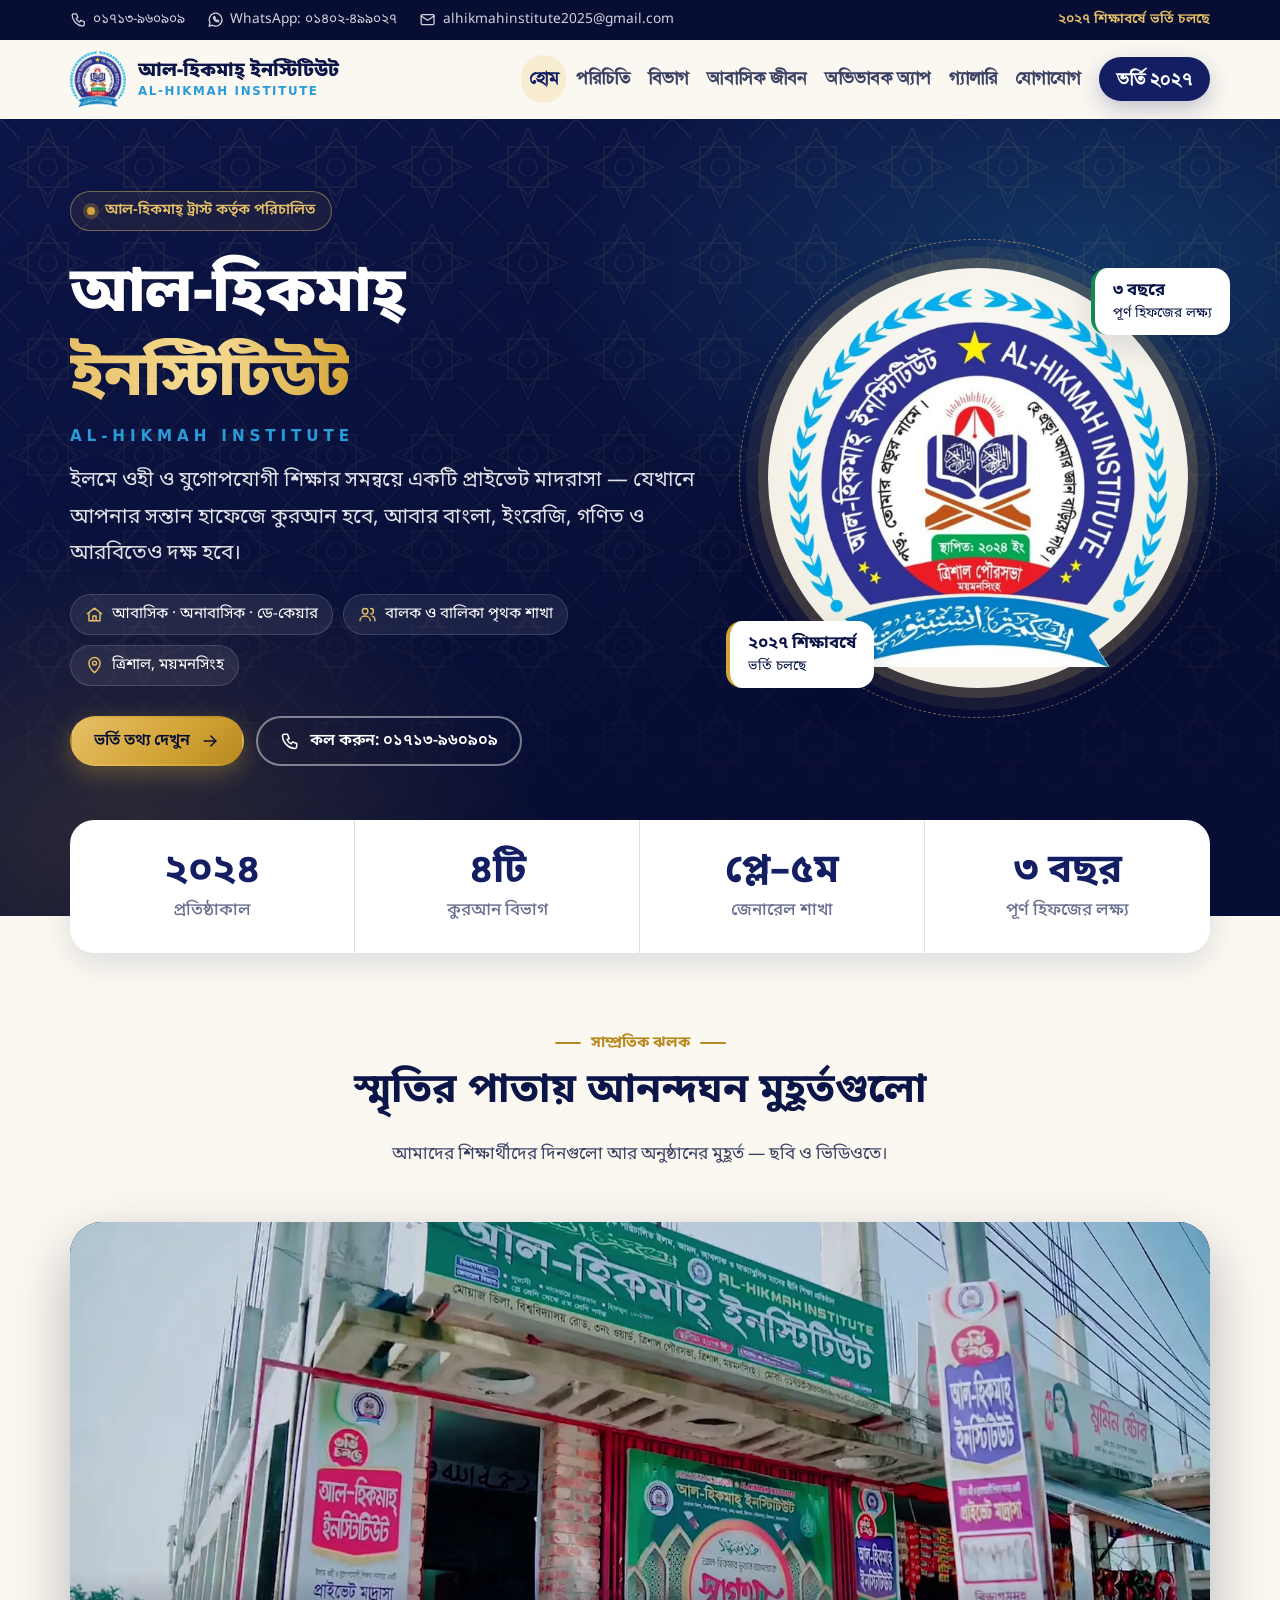
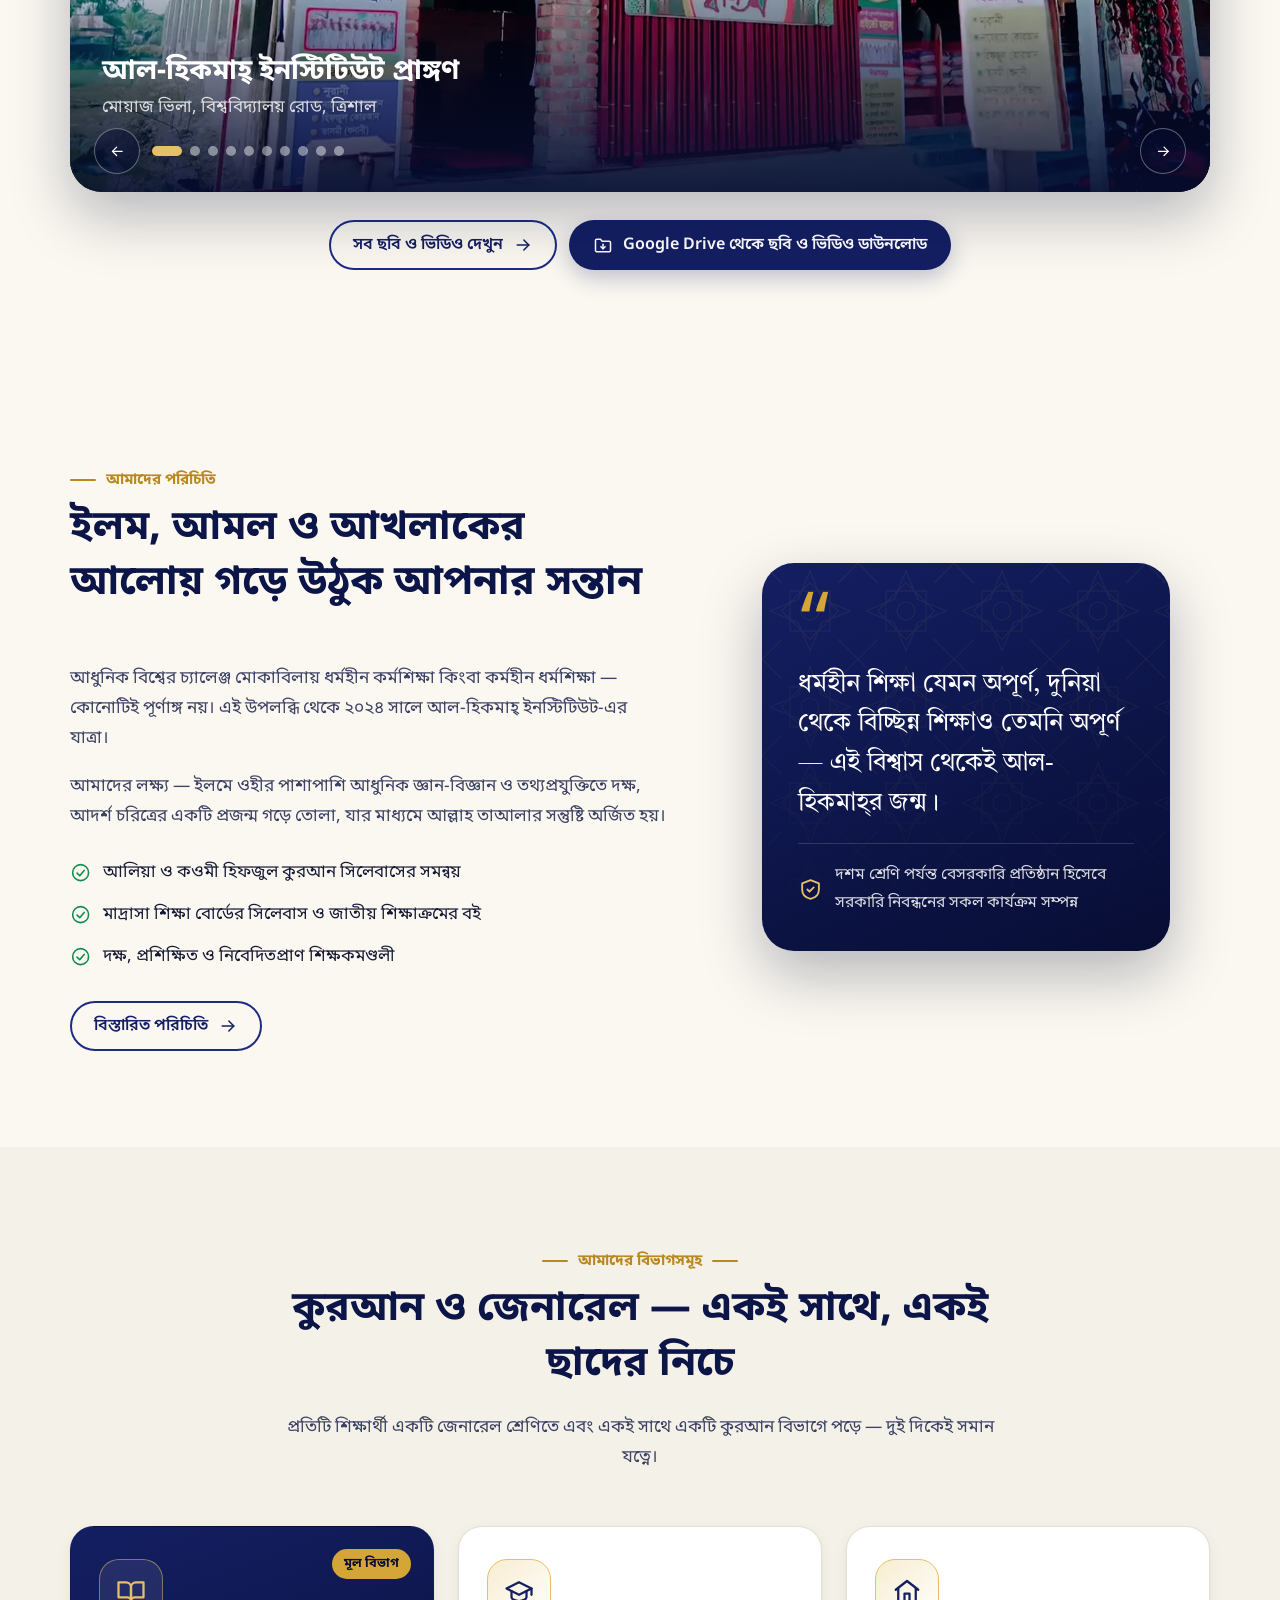
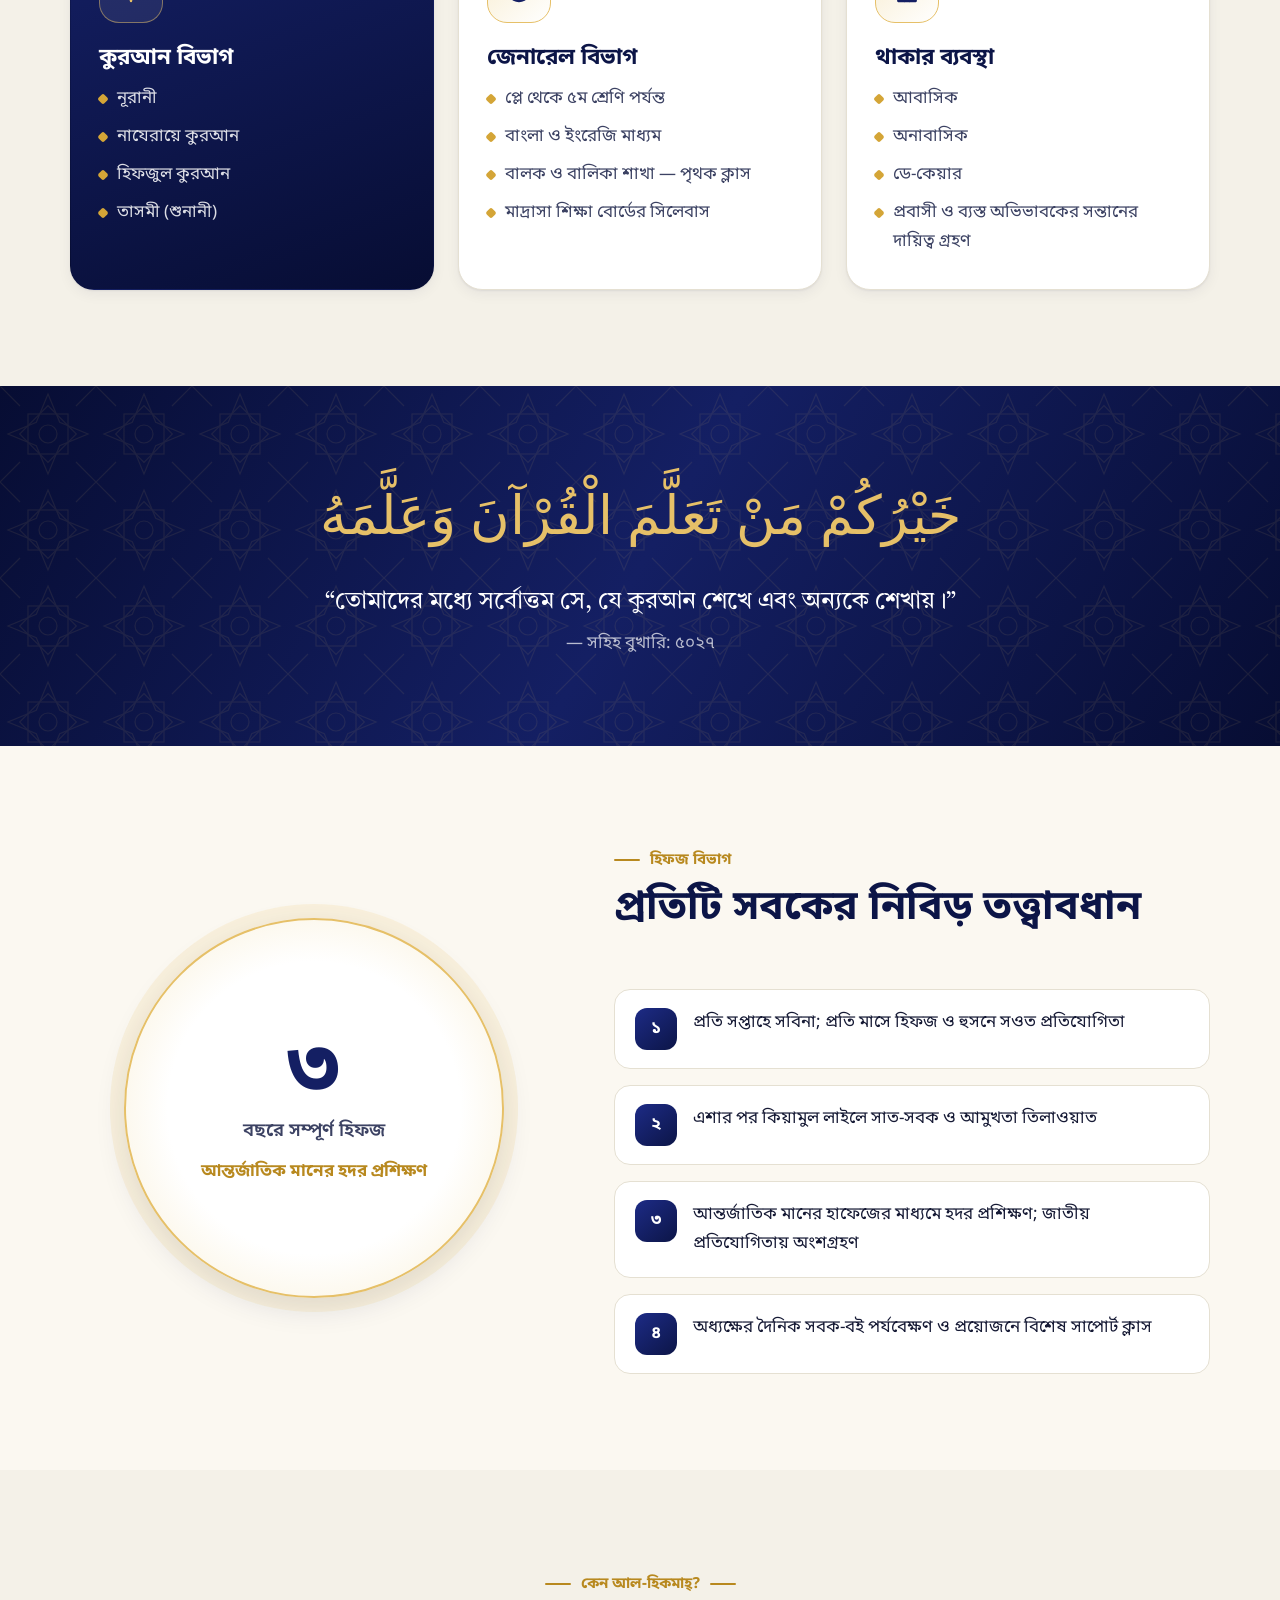
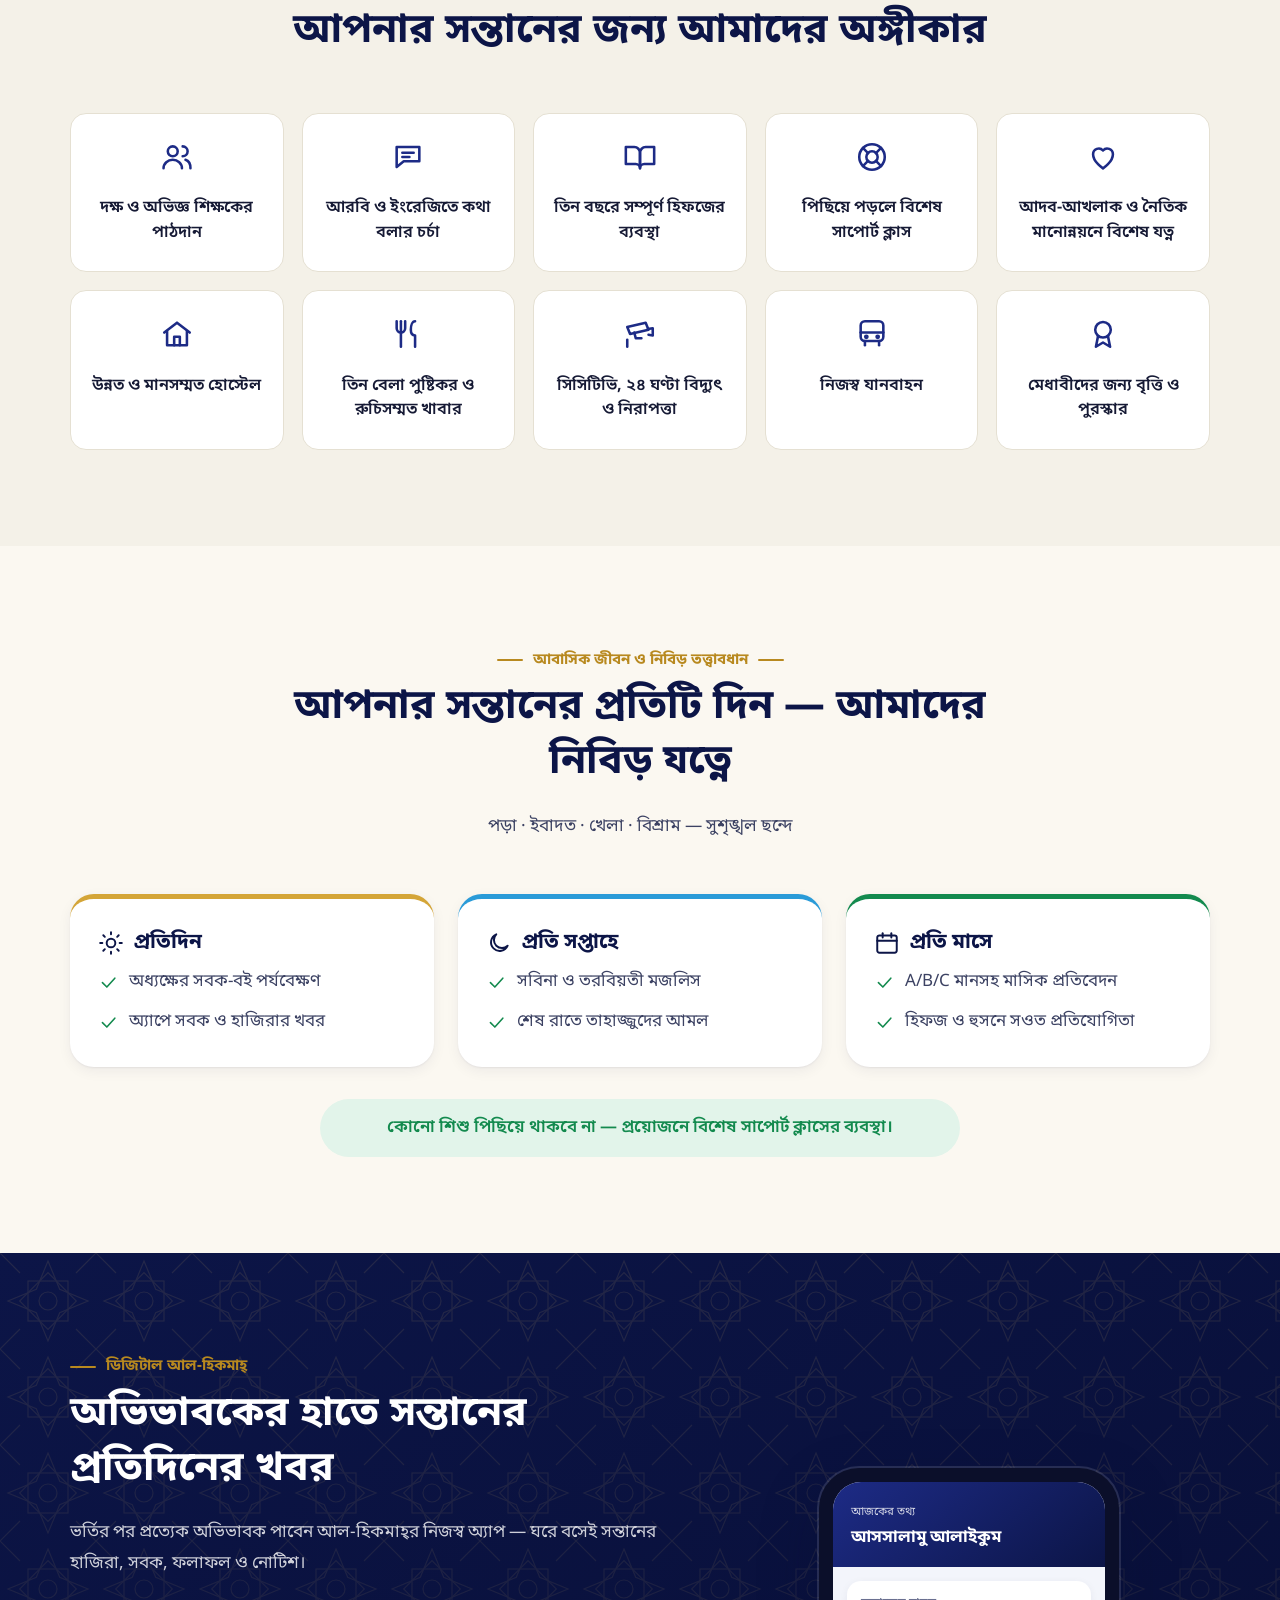
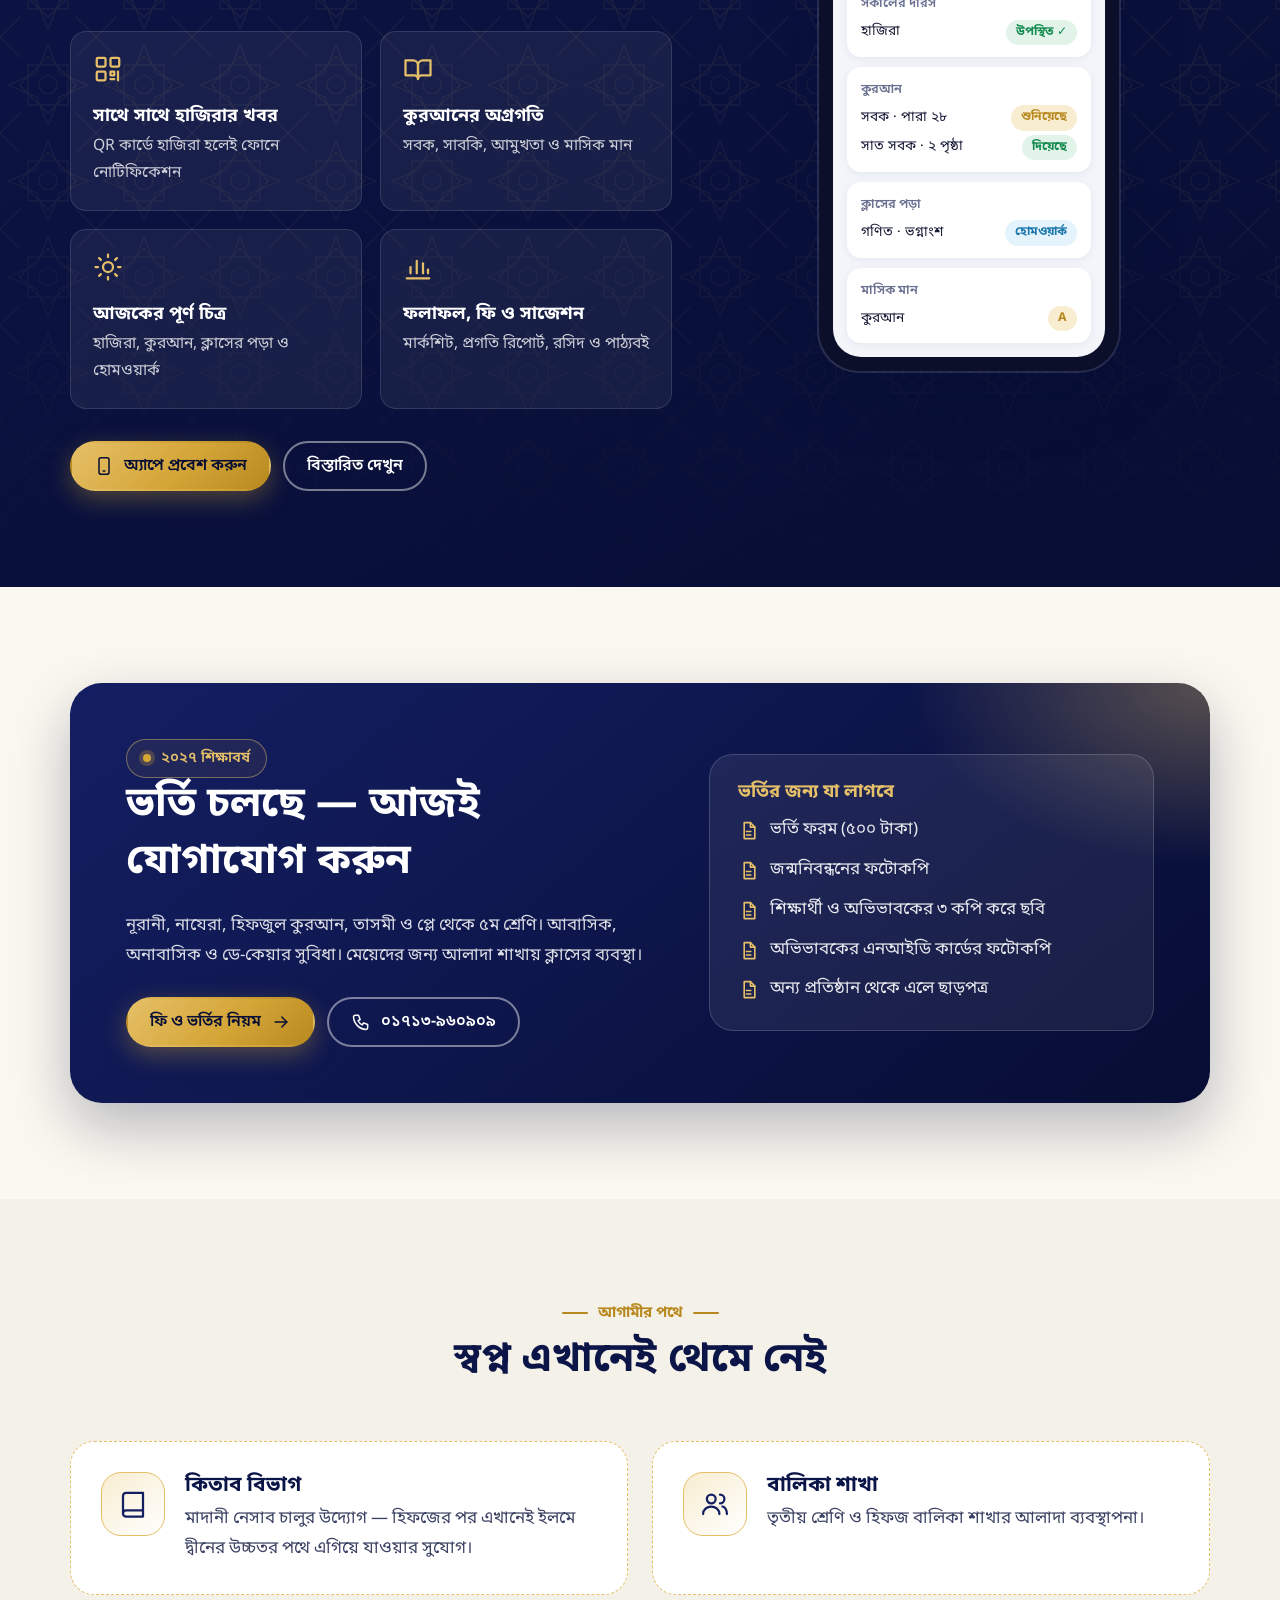
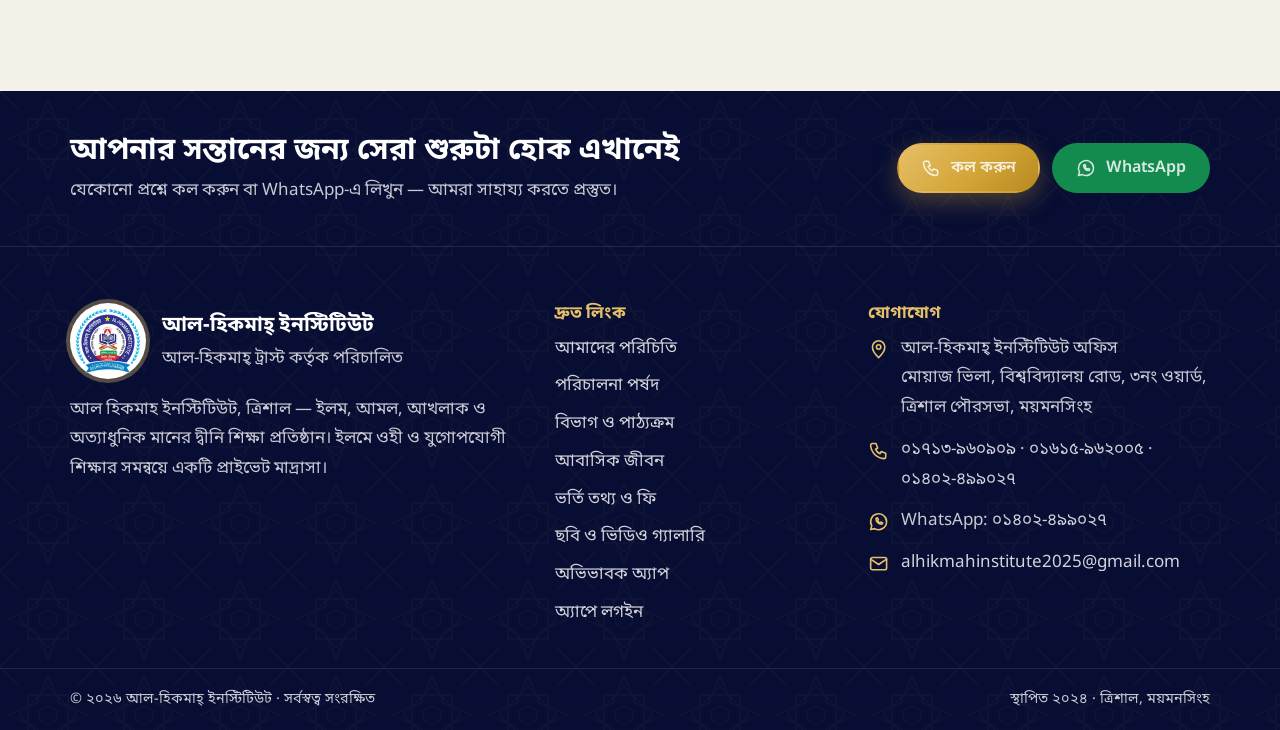
==== commit 210d9ba0: "Metadata, favicons, manifest, IndexNow key Co-Authored-By: Claude Opus 5.5 <noreply@anthropic.com>" ====
--- a/index.html
+++ b/index.html
@@ -3,22 +3,39 @@
   <head>
     <meta charset="utf-8" />
     <meta name="viewport" content="width=device-width, initial-scale=1" />
-    <title>আল-হিকমাহ্ ইনস্টিটিউট — ইলমে ওহী ও যুগোপযোগী শিক্ষা | ত্রিশাল, ময়মনসিংহ</title>
-    <meta name="description" content="আল-হিকমাহ্ ট্রাস্ট কর্তৃক পরিচালিত প্রাইভেট মাদরাসা — নূরানী, নাযেরা, হিফজুল কুরআন, তাসমী ও প্লে থেকে ৫ম শ্রেণি। আবাসিক, অনাবাসিক ও ডে-কেয়ার। ২০২৭ শিক্ষাবর্ষে ভর্তি চলছে।" />
+    <title>আল হিকমাহ ইনস্টিটিউট — হিফজ ও জেনারেল মাদ্রাসা, ত্রিশাল, ময়মনসিংহ</title>
+    <meta name="description" content="আল হিকমাহ ইনস্টিটিউট, ত্রিশাল — নূরানী, নাযেরা, হিফজ, তাসমী ও প্লে থেকে ৫ম শ্রেণি; আবাসিক, অনাবাসিক ও ডে-কেয়ার। ২০২৭ শিক্ষাবর্ষে ভর্তি চলছে।" />
+    <meta name="robots" content="index, follow, max-image-preview:large, max-snippet:-1, max-video-preview:-1" />
     <link rel="canonical" href="https://www.alhikmahinstitute.online/" />
+    <meta name="author" content="আল হিকমাহ ইনস্টিটিউট, ত্রিশাল" />
+    <meta name="application-name" content="আল-হিকমাহ্ ইনস্টিটিউট" />
     <meta name="theme-color" content="#0c1547" />
-
+    <meta name="format-detection" content="telephone=yes" />
+
+    <!-- WhatsApp, Facebook, Messenger-এ লিংক দিলে যে ছবি ও লেখা দেখায় -->
     <meta property="og:type" content="website" />
     <meta property="og:site_name" content="আল-হিকমাহ্ ইনস্টিটিউট" />
     <meta property="og:title" content="আল-হিকমাহ্ ইনস্টিটিউট — ২০২৭ শিক্ষাবর্ষে ভর্তি চলছে" />
-    <meta property="og:description" content="আল-হিকমাহ্ ট্রাস্ট কর্তৃক পরিচালিত প্রাইভেট মাদরাসা — নূরানী, নাযেরা, হিফজুল কুরআন, তাসমী ও প্লে থেকে ৫ম শ্রেণি। আবাসিক, অনাবাসিক ও ডে-কেয়ার। ২০২৭ শিক্ষাবর্ষে ভর্তি চলছে।" />
+    <meta property="og:description" content="আল হিকমাহ ইনস্টিটিউট, ত্রিশাল — নূরানী, নাযেরা, হিফজ, তাসমী ও প্লে থেকে ৫ম শ্রেণি; আবাসিক, অনাবাসিক ও ডে-কেয়ার। ২০২৭ শিক্ষাবর্ষে ভর্তি চলছে।" />
     <meta property="og:url" content="https://www.alhikmahinstitute.online/" />
     <meta property="og:image" content="https://www.alhikmahinstitute.online/assets/img/og-image.jpg" />
+    <meta property="og:image:type" content="image/jpeg" />
+    <meta property="og:image:width" content="1200" />
+    <meta property="og:image:height" content="630" />
+    <meta property="og:image:alt" content="আল হিকমাহ ইনস্টিটিউট, ত্রিশাল — ইলমে ওহী ও যুগোপযোগী শিক্ষা" />
     <meta property="og:locale" content="bn_BD" />
     <meta name="twitter:card" content="summary_large_image" />
-
+    <meta name="twitter:title" content="আল-হিকমাহ্ ইনস্টিটিউট — ২০২৭ শিক্ষাবর্ষে ভর্তি চলছে" />
+    <meta name="twitter:description" content="আল হিকমাহ ইনস্টিটিউট, ত্রিশাল — নূরানী, নাযেরা, হিফজ, তাসমী ও প্লে থেকে ৫ম শ্রেণি; আবাসিক, অনাবাসিক ও ডে-কেয়ার। ২০২৭ শিক্ষাবর্ষে ভর্তি চলছে।" />
+    <meta name="twitter:image" content="https://www.alhikmahinstitute.online/assets/img/og-image.jpg" />
+
+    <!-- আইকন: ছোটগুলো লোগোর মাঝের চিহ্ন (ট্যাব ও Google-এর খোঁজের ফল), বড়গুলো পুরো লোগো (ফোনের হোম স্ক্রিন) — tools/make_icons.py -->
+    <link rel="icon" href="favicon.ico" sizes="16x16 32x32 48x48" />
     <link rel="icon" href="assets/img/favicon-32.png" sizes="32x32" type="image/png" />
-    <link rel="apple-touch-icon" href="assets/img/apple-touch-icon.png" />
+    <link rel="icon" href="assets/img/favicon-48.png" sizes="48x48" type="image/png" />
+    <link rel="icon" href="assets/img/favicon-192.png" sizes="192x192" type="image/png" />
+    <link rel="apple-touch-icon" href="assets/img/apple-touch-icon.png" sizes="180x180" />
+    <link rel="manifest" href="site.webmanifest" />
 
     <link rel="preconnect" href="https://fonts.googleapis.com" />
     <link rel="preconnect" href="https://fonts.gstatic.com" crossorigin />
@@ -39,9 +56,19 @@
         "@context": "https://schema.org",
         "@type": "EducationalOrganization",
         "name": "আল-হিকমাহ্ ইনস্টিটিউট",
-        "alternateName": "Al-Hikmah Institute",
+        "alternateName": ["আল হিকমাহ ইনস্টিটিউট", "আল হিকমাহ মাদ্রাসা ত্রিশাল", "আলহিকমাহ ইনস্টিটিউট", "আল হিকমা ইনস্টিটিউট", "Al-Hikmah Institute", "Al Hikmah Institute Trishal"],
         "url": "https://www.alhikmahinstitute.online/",
-        "logo": "https://www.alhikmahinstitute.online/assets/img/logo-256.png",
+        "logo": "https://www.alhikmahinstitute.online/assets/img/icon-512.png",
+        "image": "https://www.alhikmahinstitute.online/assets/img/og-image.jpg",
+        "description": "আল হিকমাহ ইনস্টিটিউট, ত্রিশাল — আল-হিকমাহ্ ট্রাস্ট কর্তৃক পরিচালিত প্রাইভেট মাদ্রাসা: নূরানী, নাযেরা, হিফজুল কুরআন, তাসমী ও প্লে থেকে ৫ম শ্রেণি; আবাসিক, অনাবাসিক ও ডে-কেয়ার।",
+        "slogan": "ইলমে ওহী ও যুগোপযোগী শিক্ষার সমন্বয়",
+        "parentOrganization": { "@type": "Organization", "name": "আল-হিকমাহ্ ট্রাস্ট" },
+        "areaServed": ["ত্রিশাল", "ময়মনসিংহ", "বাংলাদেশ"],
+        "knowsAbout": ["হিফজুল কুরআন", "নূরানী", "নাযেরা", "তাসমী", "মাদ্রাসা শিক্ষা", "প্লে থেকে ৫ম শ্রেণি"],
+        "contactPoint": [
+          { "@type": "ContactPoint", "telephone": "+8801713960909", "contactType": "admissions", "areaServed": "BD", "availableLanguage": ["bn", "en"] },
+          { "@type": "ContactPoint", "telephone": "+8801402499027", "contactType": "customer support", "areaServed": "BD", "availableLanguage": ["bn"] }
+        ],
         "foundingDate": "2024",
         "email": "alhikmahinstitute2025@gmail.com",
         "telephone": ["+8801713960909", "+8801615962005", "+8801402499027"],
@@ -50,8 +77,21 @@
           "streetAddress": "মোয়াজ ভিলা, বিশ্ববিদ্যালয় রোড, ৩নং ওয়ার্ড",
           "addressLocality": "ত্রিশাল পৌরসভা",
           "addressRegion": "ময়মনসিংহ",
+          "postalCode": "2220",
           "addressCountry": "BD"
         }
+      }
+    </script>
+    <!-- Google-এর খোঁজের ফলে সাইটের নাম "আল-হিকমাহ্ ইনস্টিটিউট" দেখাতে -->
+    <script type="application/ld+json">
+      {
+        "@context": "https://schema.org",
+        "@type": "WebSite",
+        "name": "আল-হিকমাহ্ ইনস্টিটিউট",
+        "alternateName": ["আল হিকমাহ ইনস্টিটিউট", "আল হিকমাহ", "Al-Hikmah Institute", "আল হিকমাহ ইনস্টিটিউট ত্রিশাল"],
+        "url": "https://www.alhikmahinstitute.online/",
+        "inLanguage": "bn-BD",
+        "publisher": { "@type": "EducationalOrganization", "name": "আল-হিকমাহ্ ইনস্টিটিউট" }
       }
     </script>
     <script>
@@ -83,7 +123,7 @@
         <a class="brand" href="index.html" aria-label="আল-হিকমাহ্ ইনস্টিটিউট — হোম">
           <picture>
             <source srcset="assets/img/logo-128.webp" type="image/webp" />
-            <img src="assets/img/logo-128.png" alt="" width="56" height="56" />
+            <img src="assets/img/logo-128.png" alt="আল হিকমাহ ইনস্টিটিউট লোগো" width="56" height="56" />
           </picture>
           <span class="brand-name">
             <strong>আল-হিকমাহ্ ইনস্টিটিউট</strong>
@@ -136,7 +176,7 @@
           <div class="emblem">
             <picture>
               <source srcset="assets/img/logo-512.webp" type="image/webp" />
-              <img src="assets/img/logo-256.png" alt="আল-হিকমাহ্ ইনস্টিটিউটের লোগো" width="420" height="420" />
+              <img src="assets/img/logo-256.png" alt="আল হিকমাহ ইনস্টিটিউট (আল-হিকমাহ্), ত্রিশাল — লোগো" width="420" height="420" />
             </picture>
             <div class="emblem-badge one"><strong>২০২৭ শিক্ষাবর্ষে</strong>ভর্তি চলছে</div>
             <div class="emblem-badge two"><strong>৩ বছরে</strong>পূর্ণ হিফজের লক্ষ্য</div>
@@ -167,7 +207,7 @@
           <div class="slider" data-slider aria-roledescription="carousel" aria-label="সাম্প্রতিক ছবি ও ভিডিও">
             <div class="slider-track">
               <figure class="slide is-active">
-                <img src="assets/media/photos/campus-1600.webp" alt="আল-হিকমাহ্ ইনস্টিটিউট প্রাঙ্গণ" width="1600" height="900" />
+                <img src="assets/media/photos/campus-1600.webp" alt="আল হিকমাহ ইনস্টিটিউট প্রাঙ্গণ, বিশ্ববিদ্যালয় রোড, ত্রিশাল" width="1600" height="900" />
                 <figcaption><strong>আল-হিকমাহ্ ইনস্টিটিউট প্রাঙ্গণ</strong><span>মোয়াজ ভিলা, বিশ্ববিদ্যালয় রোড, ত্রিশাল</span></figcaption>
               </figure>
             </div>
@@ -557,7 +597,7 @@
               আল-হিকমাহ্ ট্রাস্ট কর্তৃক পরিচালিত
             </div>
           </div>
-          <p>ইলম, আমল, আখলাক ও অত্যাধুনিক মানের দ্বীনি শিক্ষা প্রতিষ্ঠান। ইলমে ওহী ও যুগোপযোগী শিক্ষার সমন্বয়ে একটি প্রাইভেট মাদরাসা।</p>
+          <p>আল হিকমাহ ইনস্টিটিউট, ত্রিশাল — ইলম, আমল, আখলাক ও অত্যাধুনিক মানের দ্বীনি শিক্ষা প্রতিষ্ঠান। ইলমে ওহী ও যুগোপযোগী শিক্ষার সমন্বয়ে একটি প্রাইভেট মাদ্রাসা।</p>
         </div>
         <div>
           <h3>দ্রুত লিংক</h3>
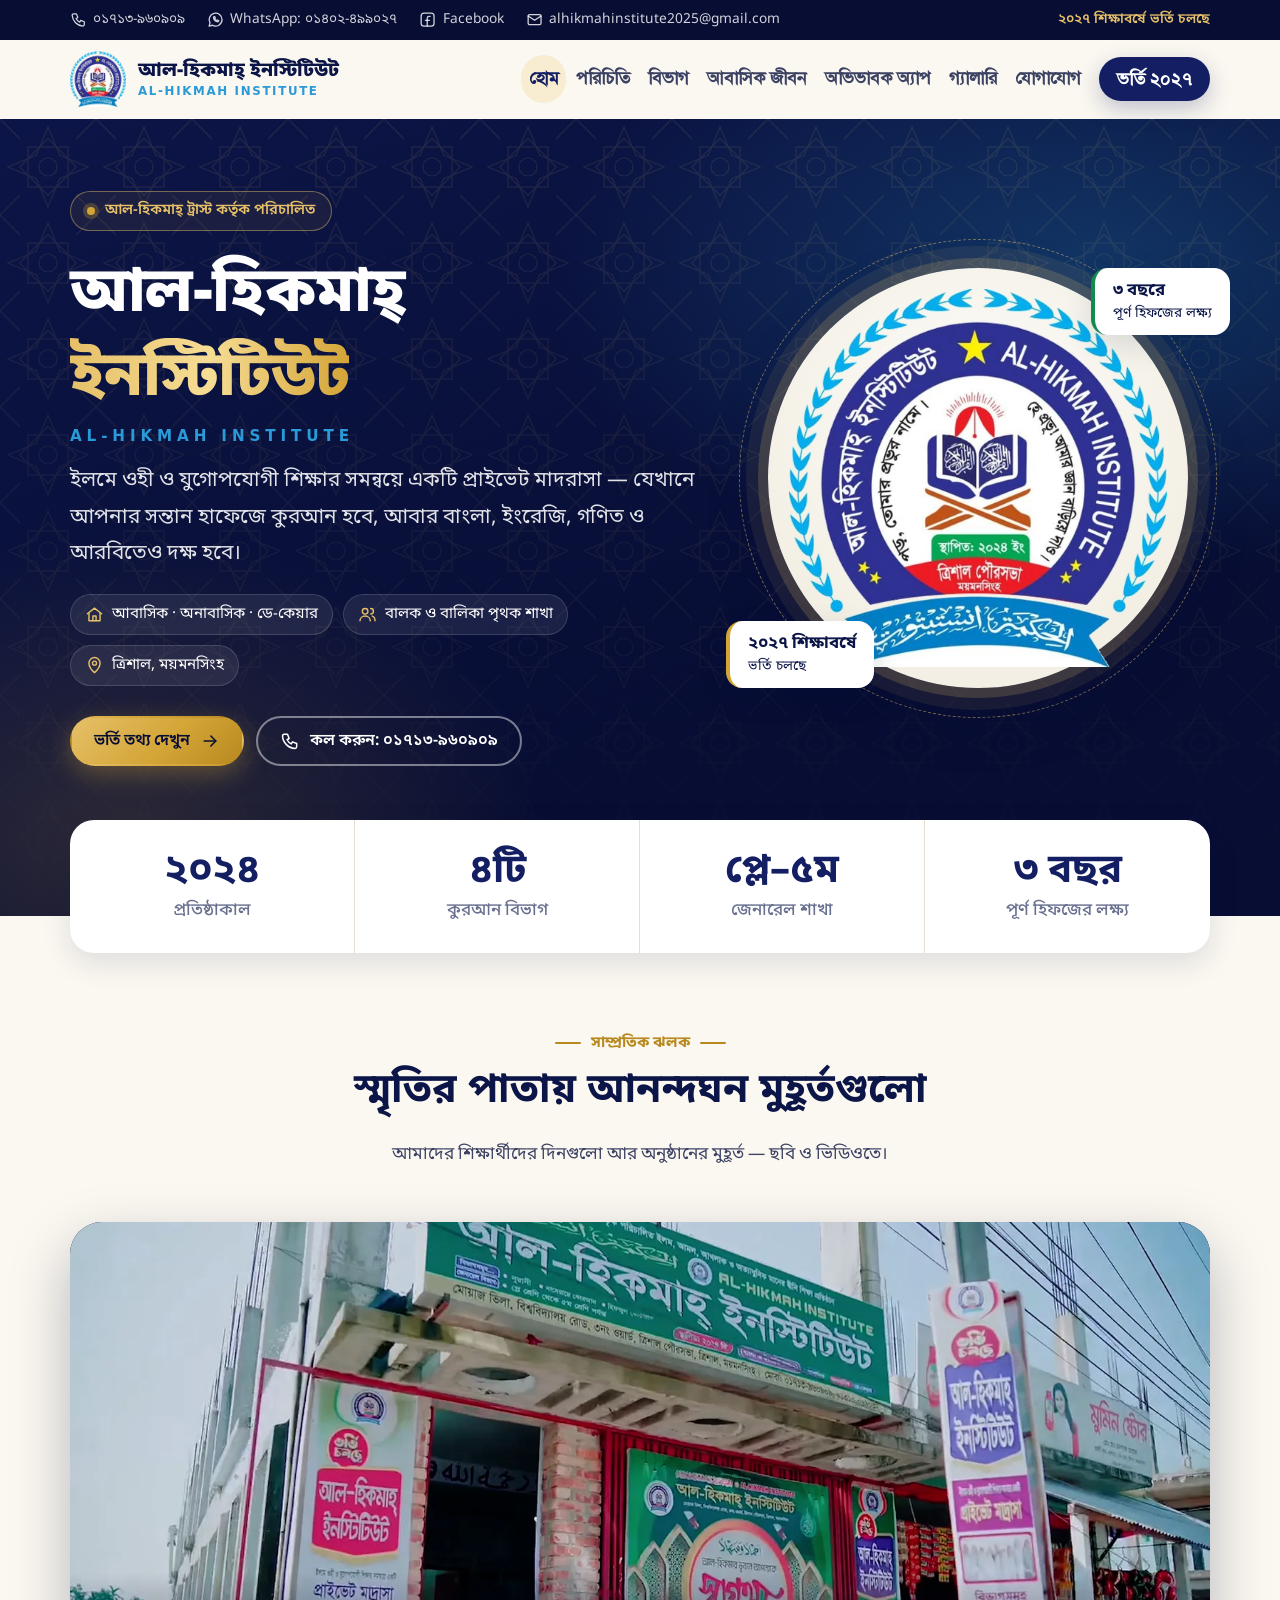
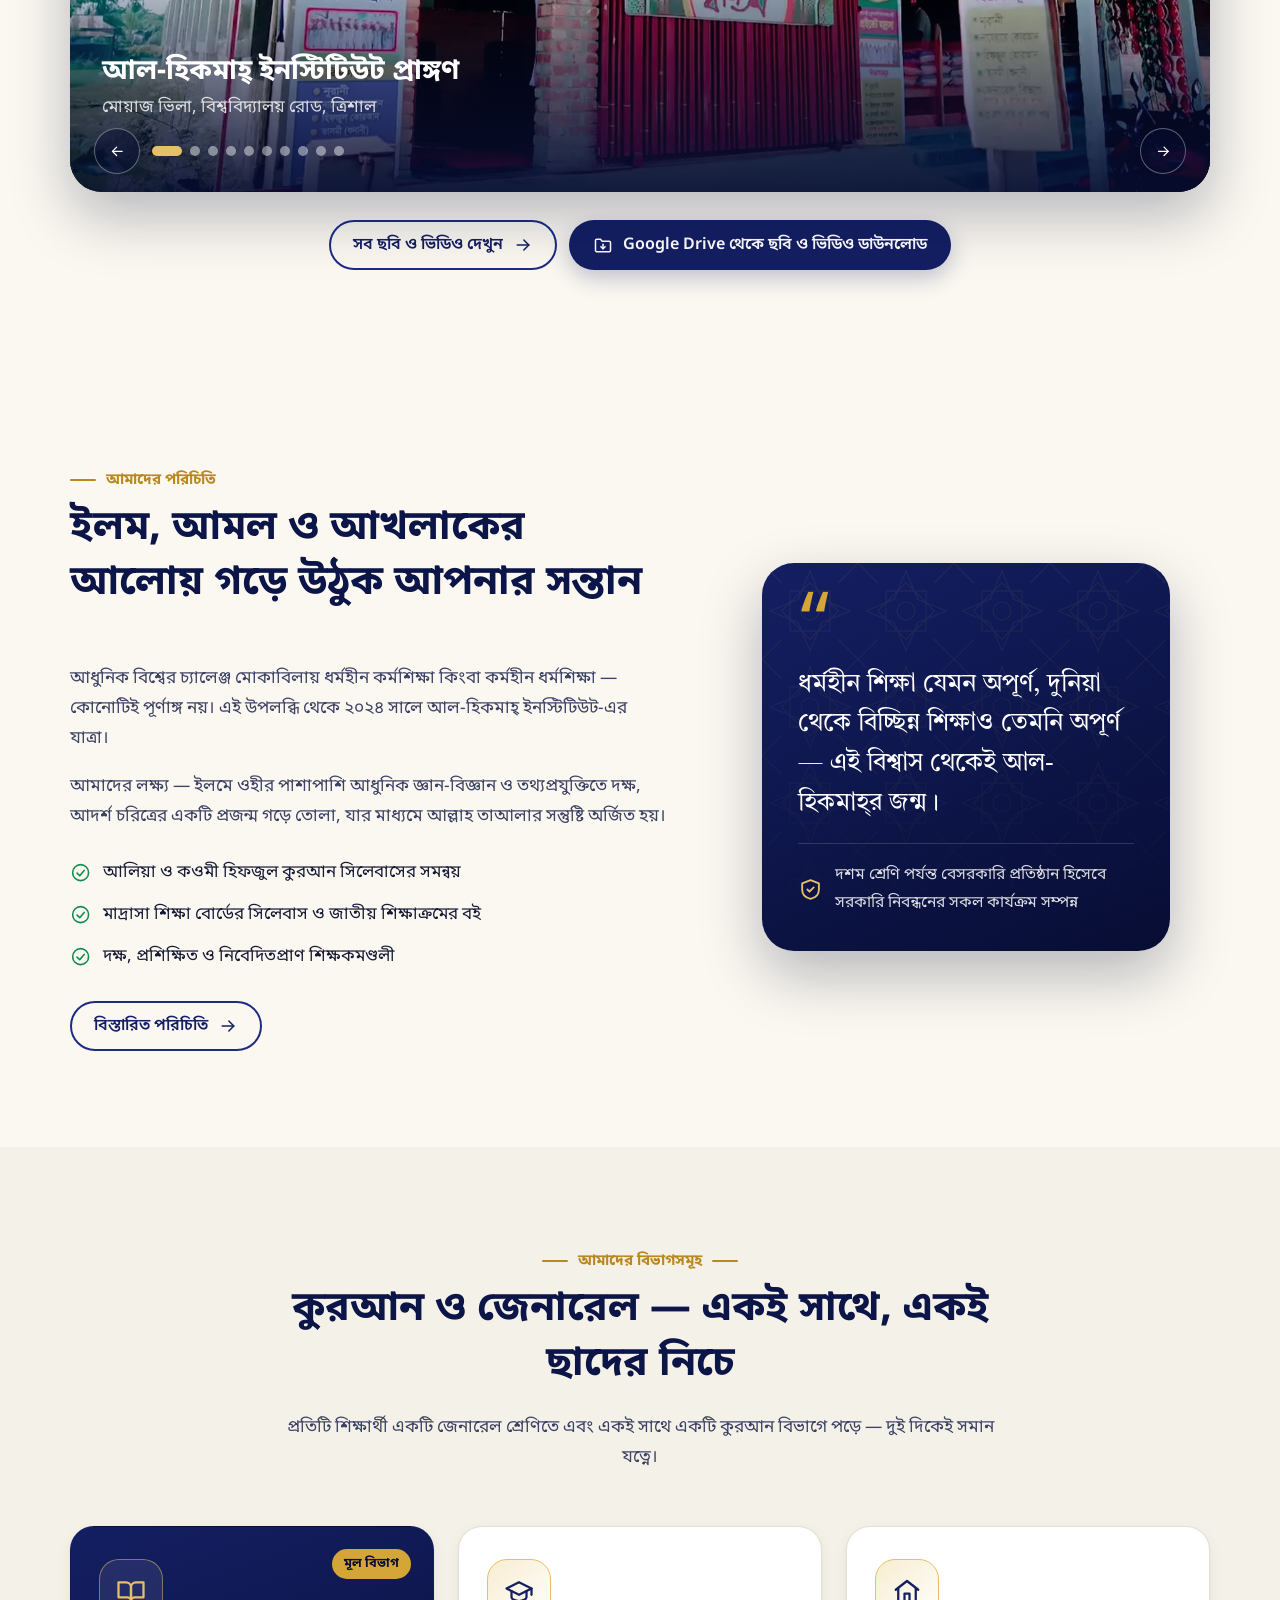
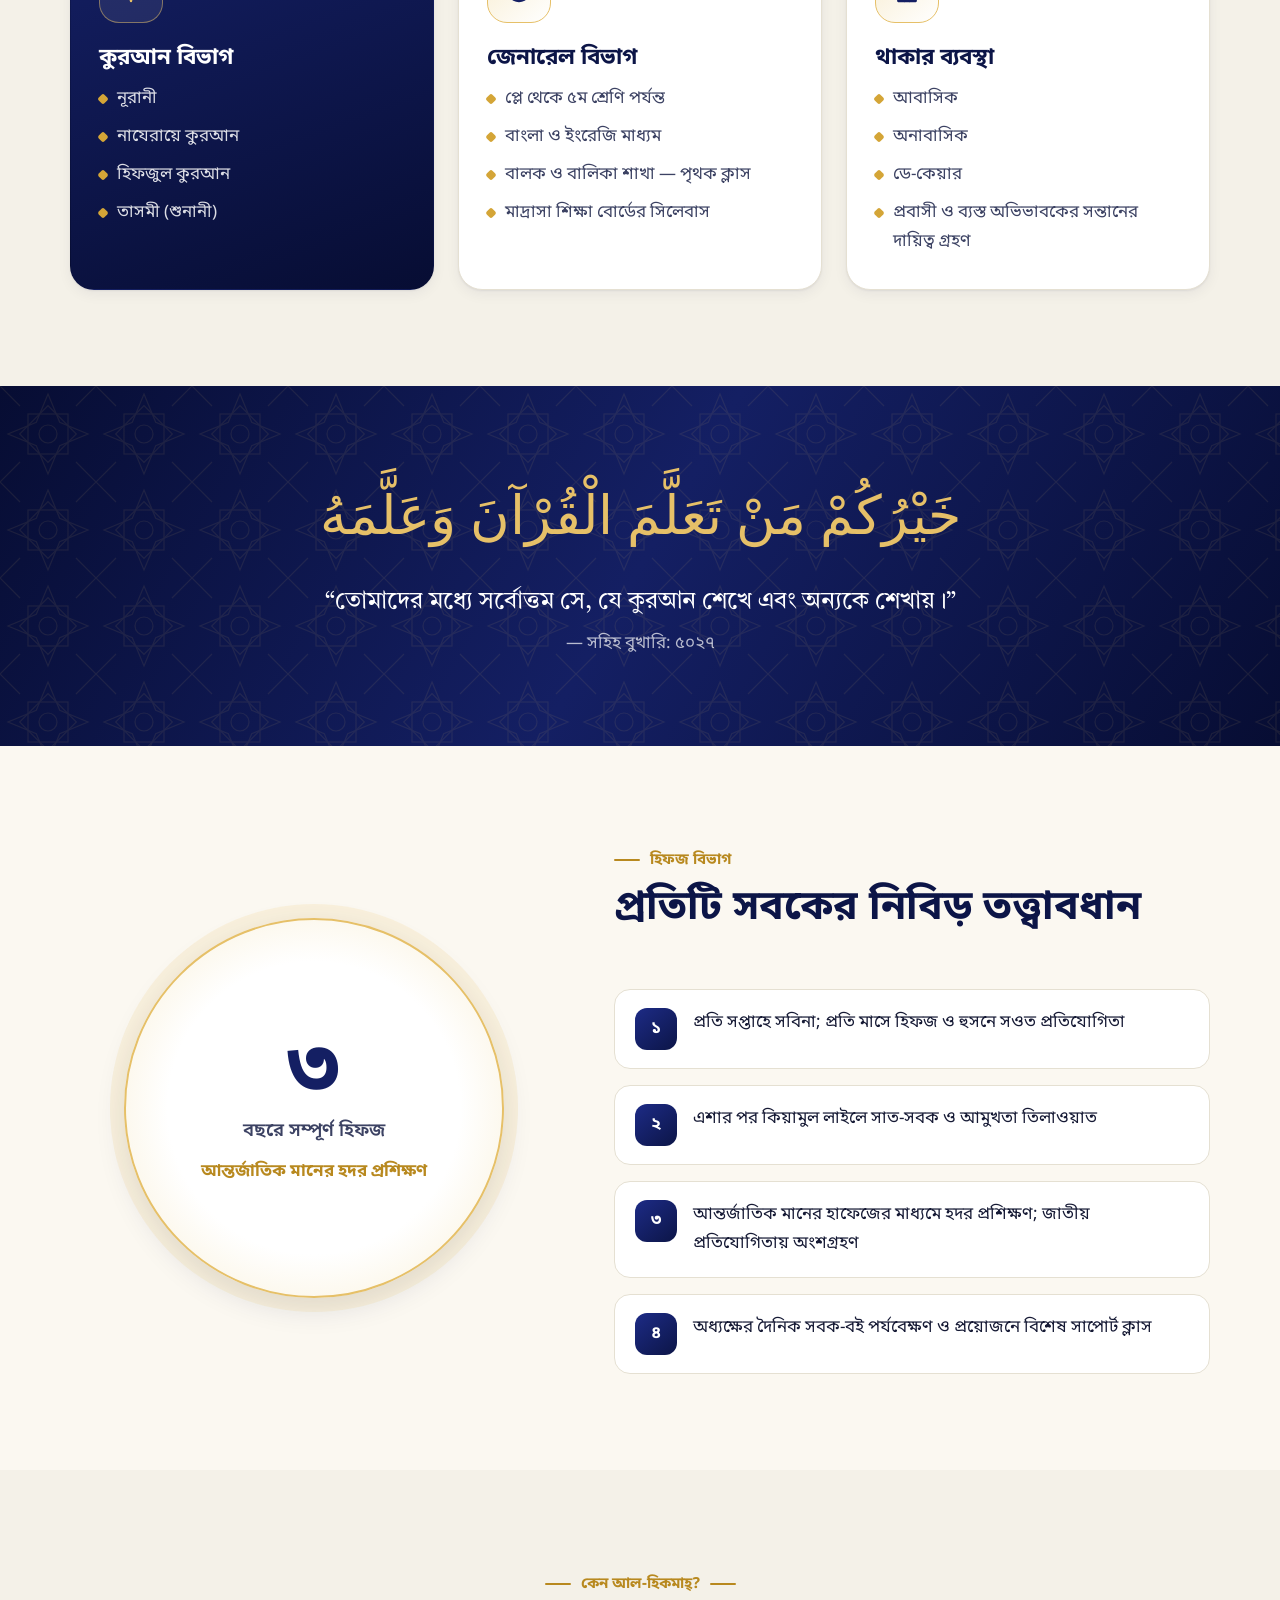
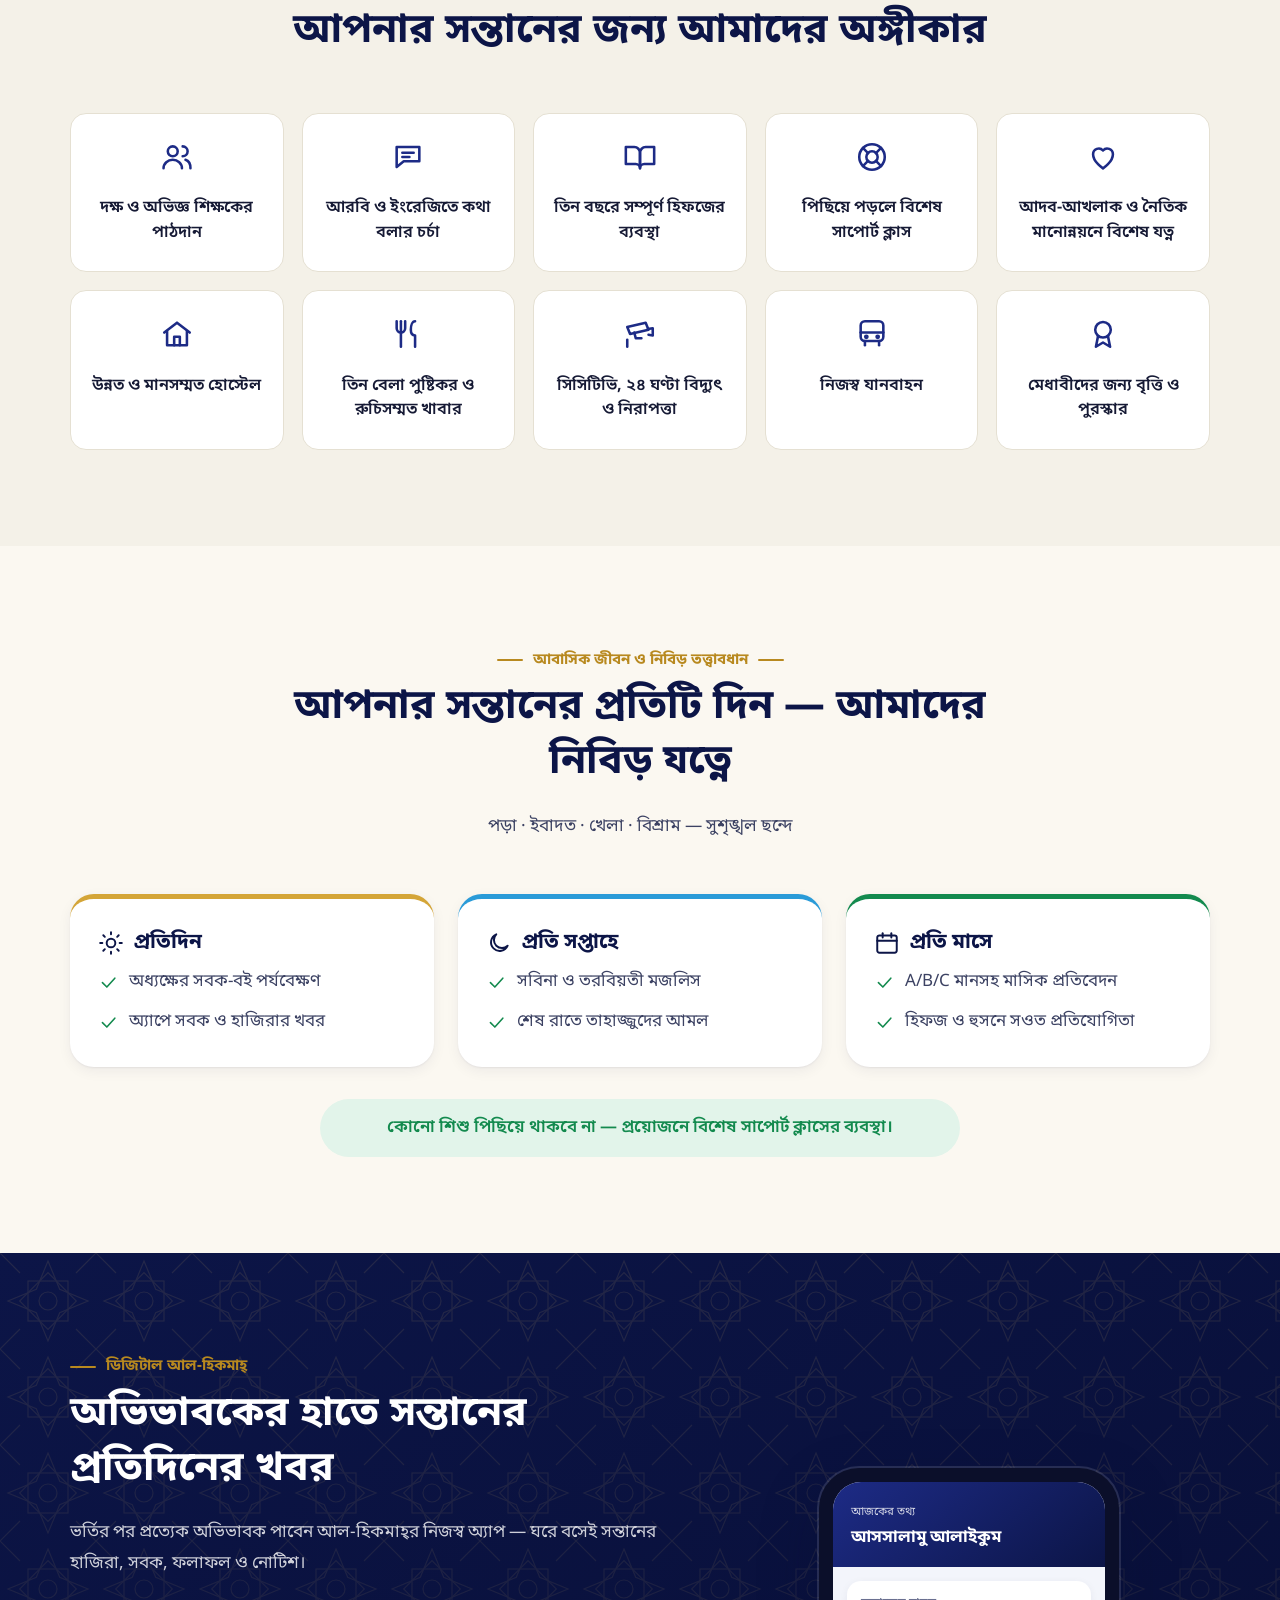
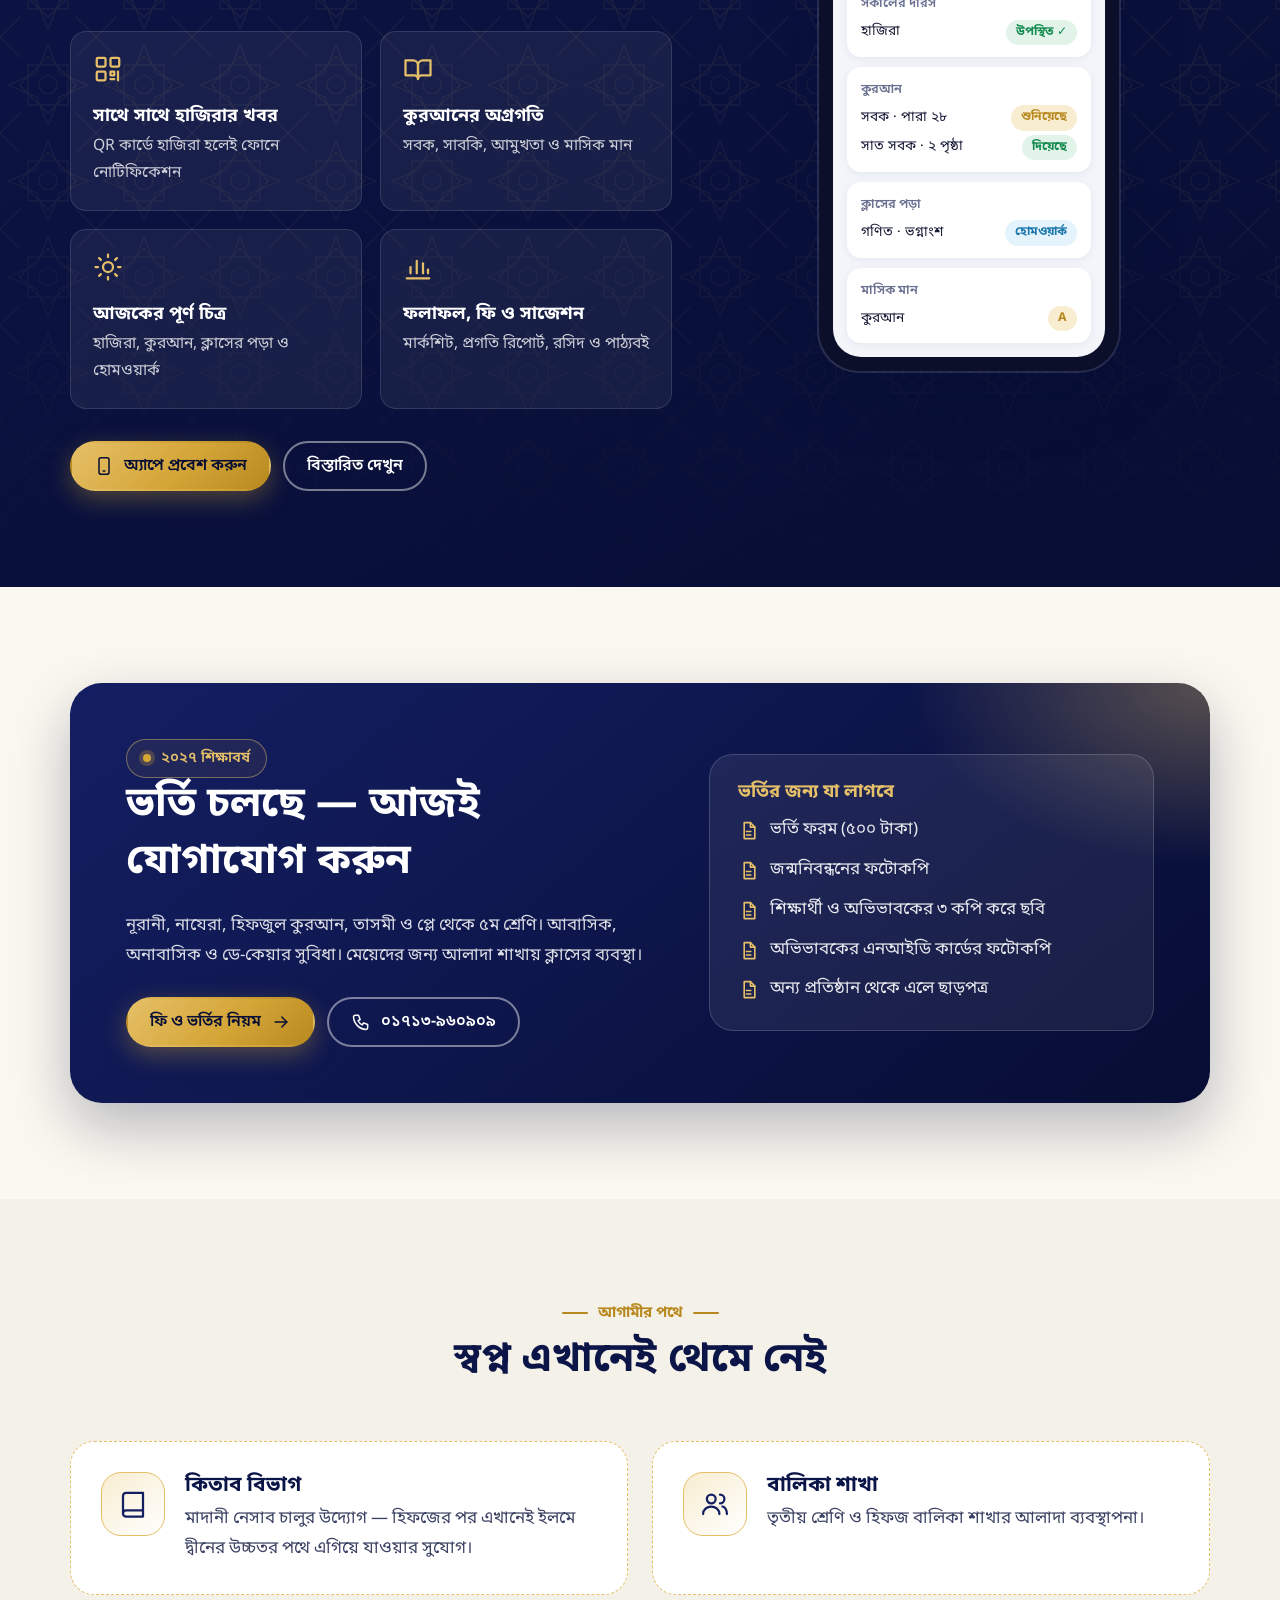
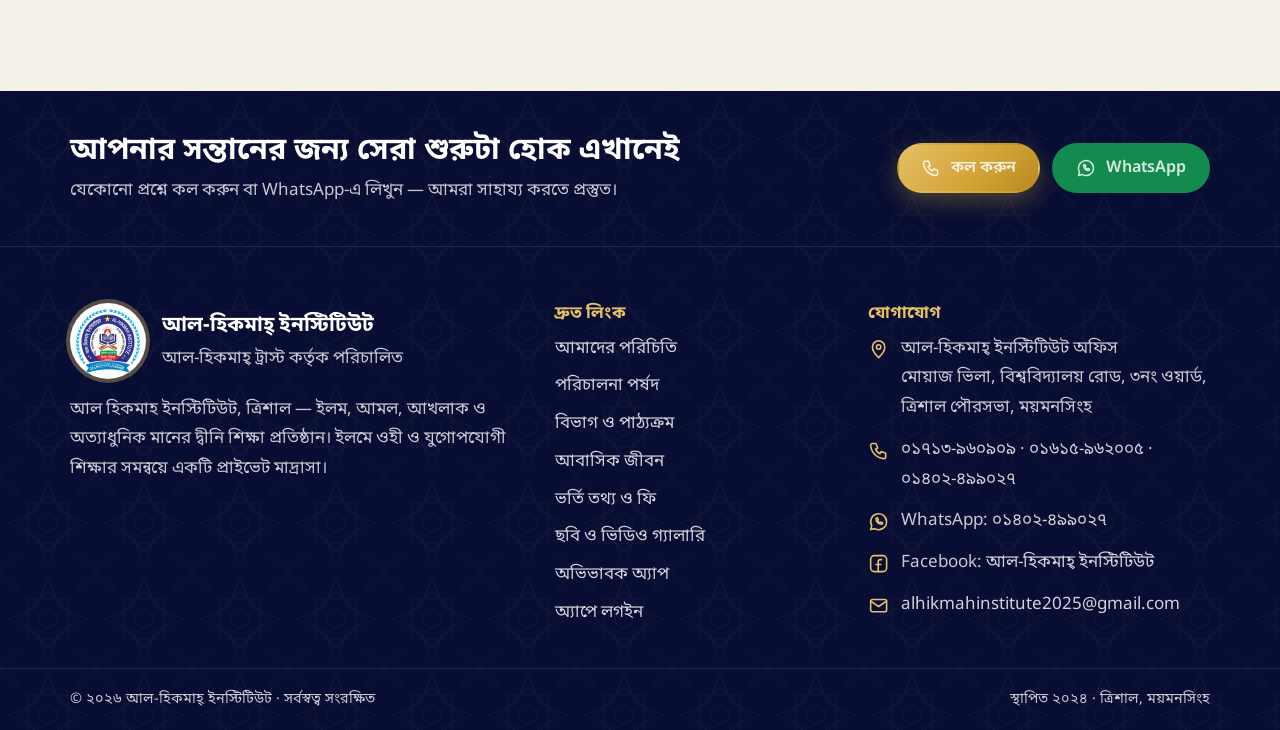
==== commit d08aa549: "Website update (photos)" ====
--- a/index.html
+++ b/index.html
@@ -58,6 +58,8 @@
         "name": "আল-হিকমাহ্ ইনস্টিটিউট",
         "alternateName": ["আল হিকমাহ ইনস্টিটিউট", "আল হিকমাহ মাদ্রাসা ত্রিশাল", "আলহিকমাহ ইনস্টিটিউট", "আল হিকমা ইনস্টিটিউট", "Al-Hikmah Institute", "Al Hikmah Institute Trishal"],
         "url": "https://www.alhikmahinstitute.online/",
+        "sameAs": ["https://www.facebook.com/profile.php?id=61571009259680"],
+        "hasMap": "https://www.google.com/maps/search/?api=1&query=Al-Hikmah%20Institute%20Trishal&query_place_id=ChIJ2z-hWsFDVjcRuF4Y_OnFXjw",
         "logo": "https://www.alhikmahinstitute.online/assets/img/icon-512.png",
         "image": "https://www.alhikmahinstitute.online/assets/img/og-image.jpg",
         "description": "আল হিকমাহ ইনস্টিটিউট, ত্রিশাল — আল-হিকমাহ্ ট্রাস্ট কর্তৃক পরিচালিত প্রাইভেট মাদ্রাসা: নূরানী, নাযেরা, হিফজুল কুরআন, তাসমী ও প্লে থেকে ৫ম শ্রেণি; আবাসিক, অনাবাসিক ও ডে-কেয়ার।",
@@ -110,6 +112,9 @@
           <a href="https://wa.me/8801402499027" rel="noopener"
             ><svg class="icon" aria-hidden="true"><use href="assets/img/icons.svg#i-whatsapp" /></svg>WhatsApp: ০১৪০২-৪৯৯০২৭</a
           >
+          <a href="https://www.facebook.com/profile.php?id=61571009259680" rel="noopener" target="_blank"
+            ><svg class="icon" aria-hidden="true"><use href="assets/img/icons.svg#i-facebook" /></svg>Facebook</a
+          >
           <a href="mailto:alhikmahinstitute2025@gmail.com"
             ><svg class="icon" aria-hidden="true"><use href="assets/img/icons.svg#i-mail" /></svg>alhikmahinstitute2025@gmail.com</a
           >
@@ -631,6 +636,10 @@
               <span>WhatsApp: <a href="https://wa.me/8801402499027" rel="noopener">০১৪০২-৪৯৯০২৭</a></span>
             </li>
             <li>
+              <svg class="icon" aria-hidden="true"><use href="assets/img/icons.svg#i-facebook" /></svg>
+              <span>Facebook: <a href="https://www.facebook.com/profile.php?id=61571009259680" rel="noopener" target="_blank">আল-হিকমাহ্ ইনস্টিটিউট</a></span>
+            </li>
+            <li>
               <svg class="icon" aria-hidden="true"><use href="assets/img/icons.svg#i-mail" /></svg>
               <a href="mailto:alhikmahinstitute2025@gmail.com">alhikmahinstitute2025@gmail.com</a>
             </li>
--- a/assets/css/style.css
+++ b/assets/css/style.css
@@ -2918,3 +2918,19 @@
     padding: 14px 12px;
   }
 }
+
+/* শিক্ষক-পরিচালকের ছবি (tools/make_people.py) — না থাকলে নামের প্রথম অক্ষর */
+.avatar-photo,
+.share-av-photo {
+  overflow: hidden;
+  background: var(--gold-100);
+}
+
+.avatar-photo img,
+.share-av-photo img {
+  display: block;
+  width: 100%;
+  height: 100%;
+  object-fit: cover;
+  border-radius: 50%;
+}
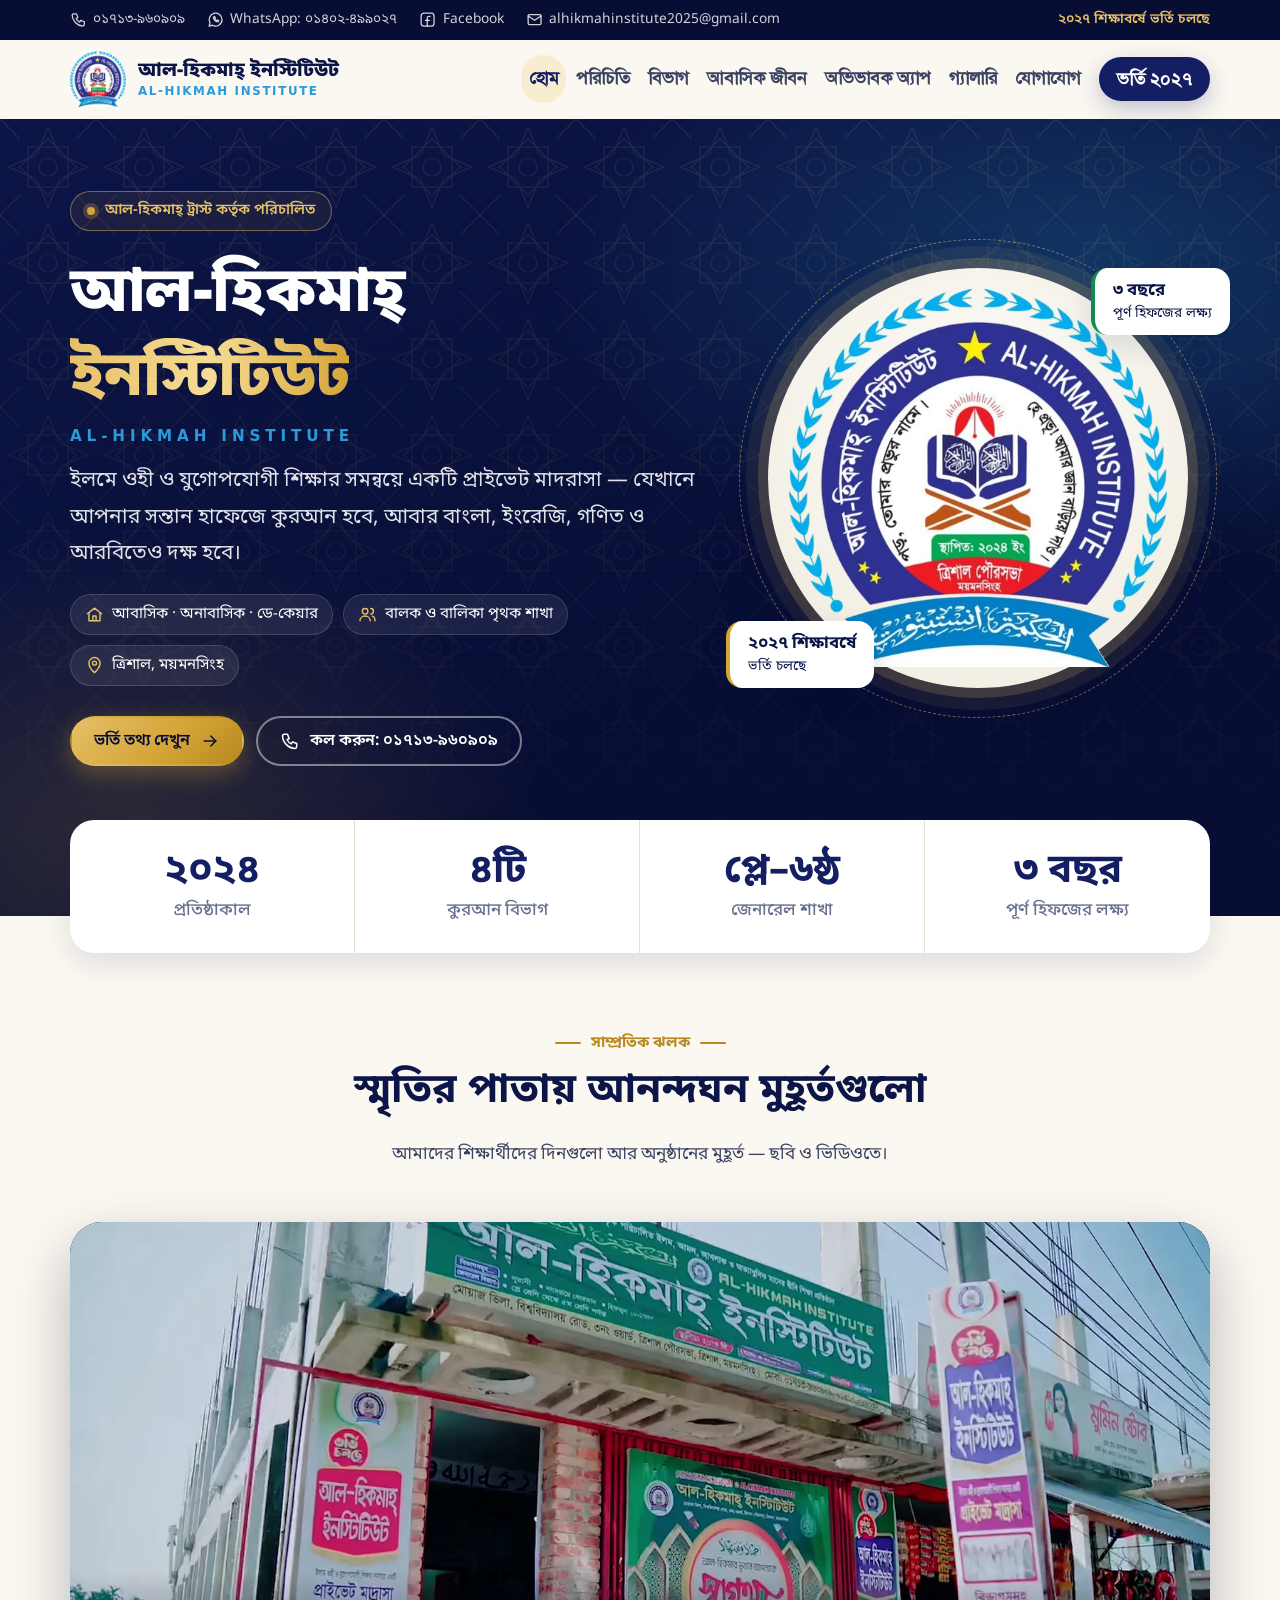
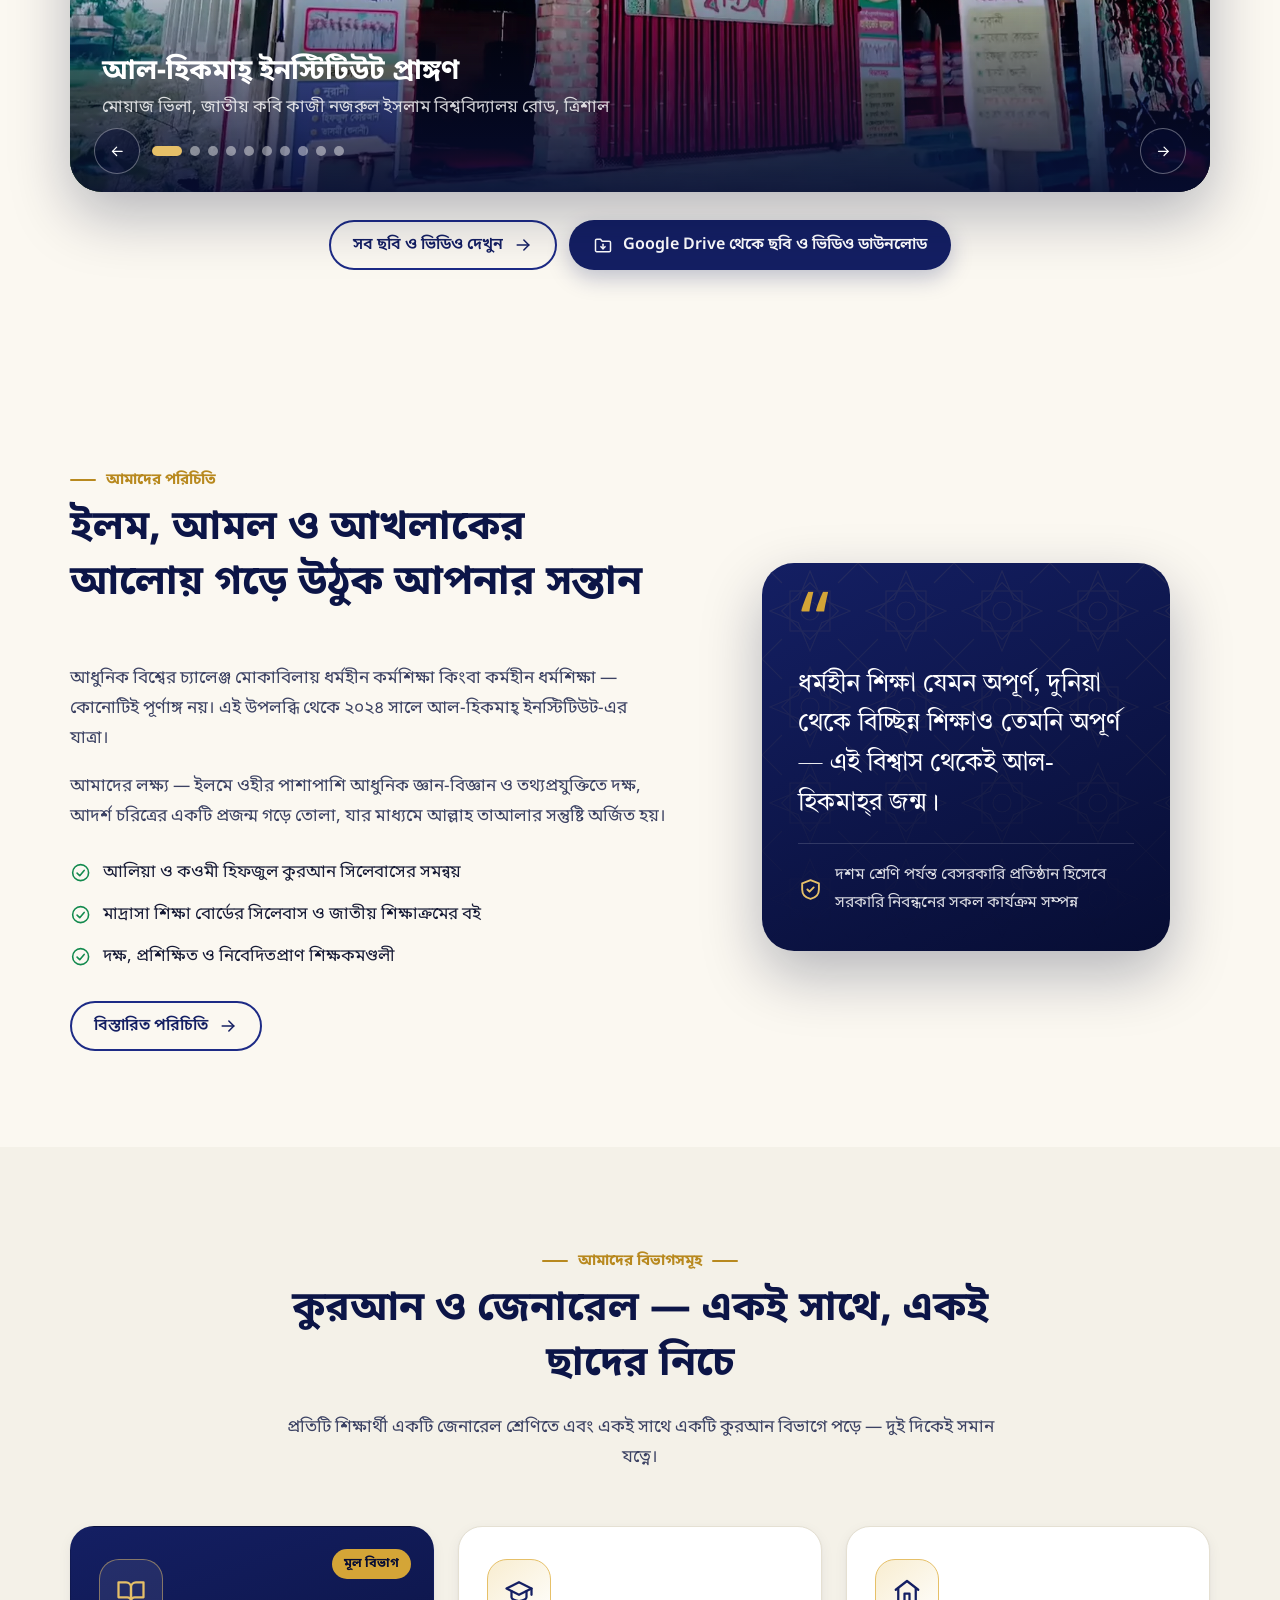
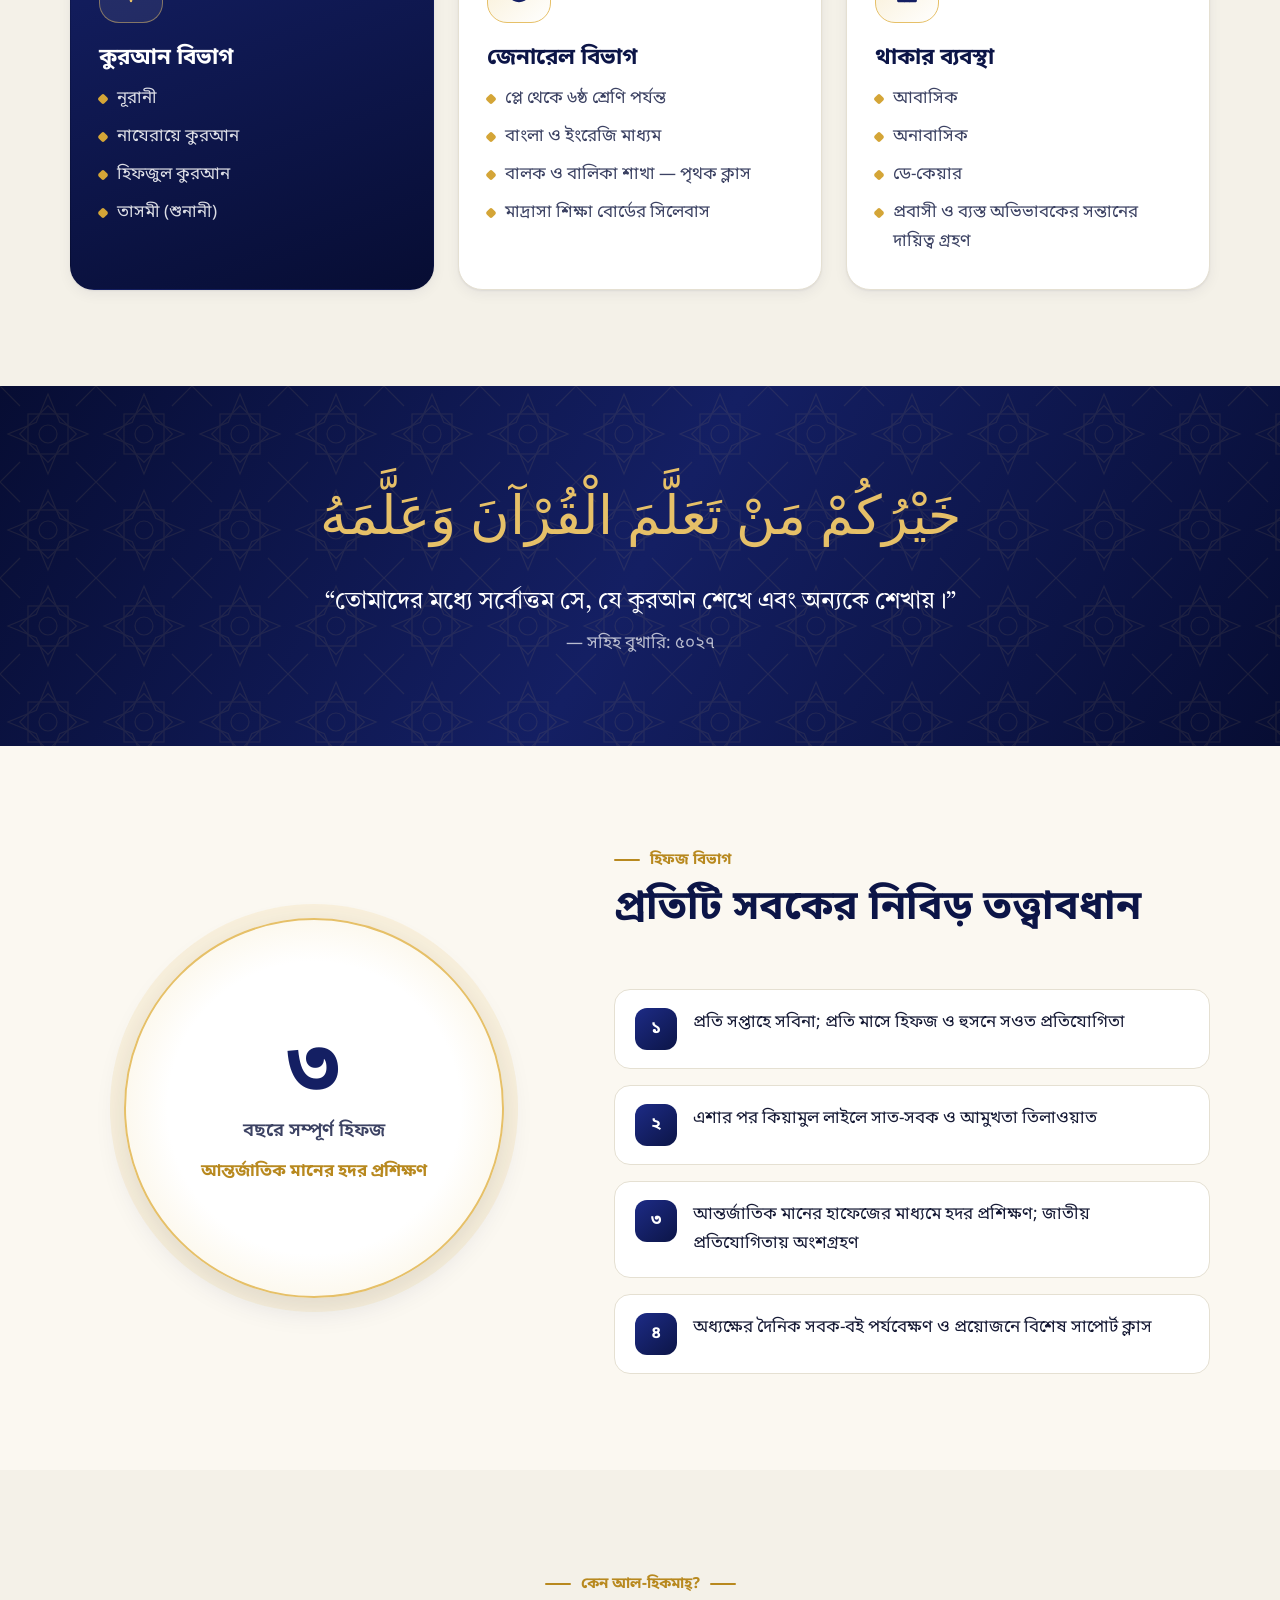
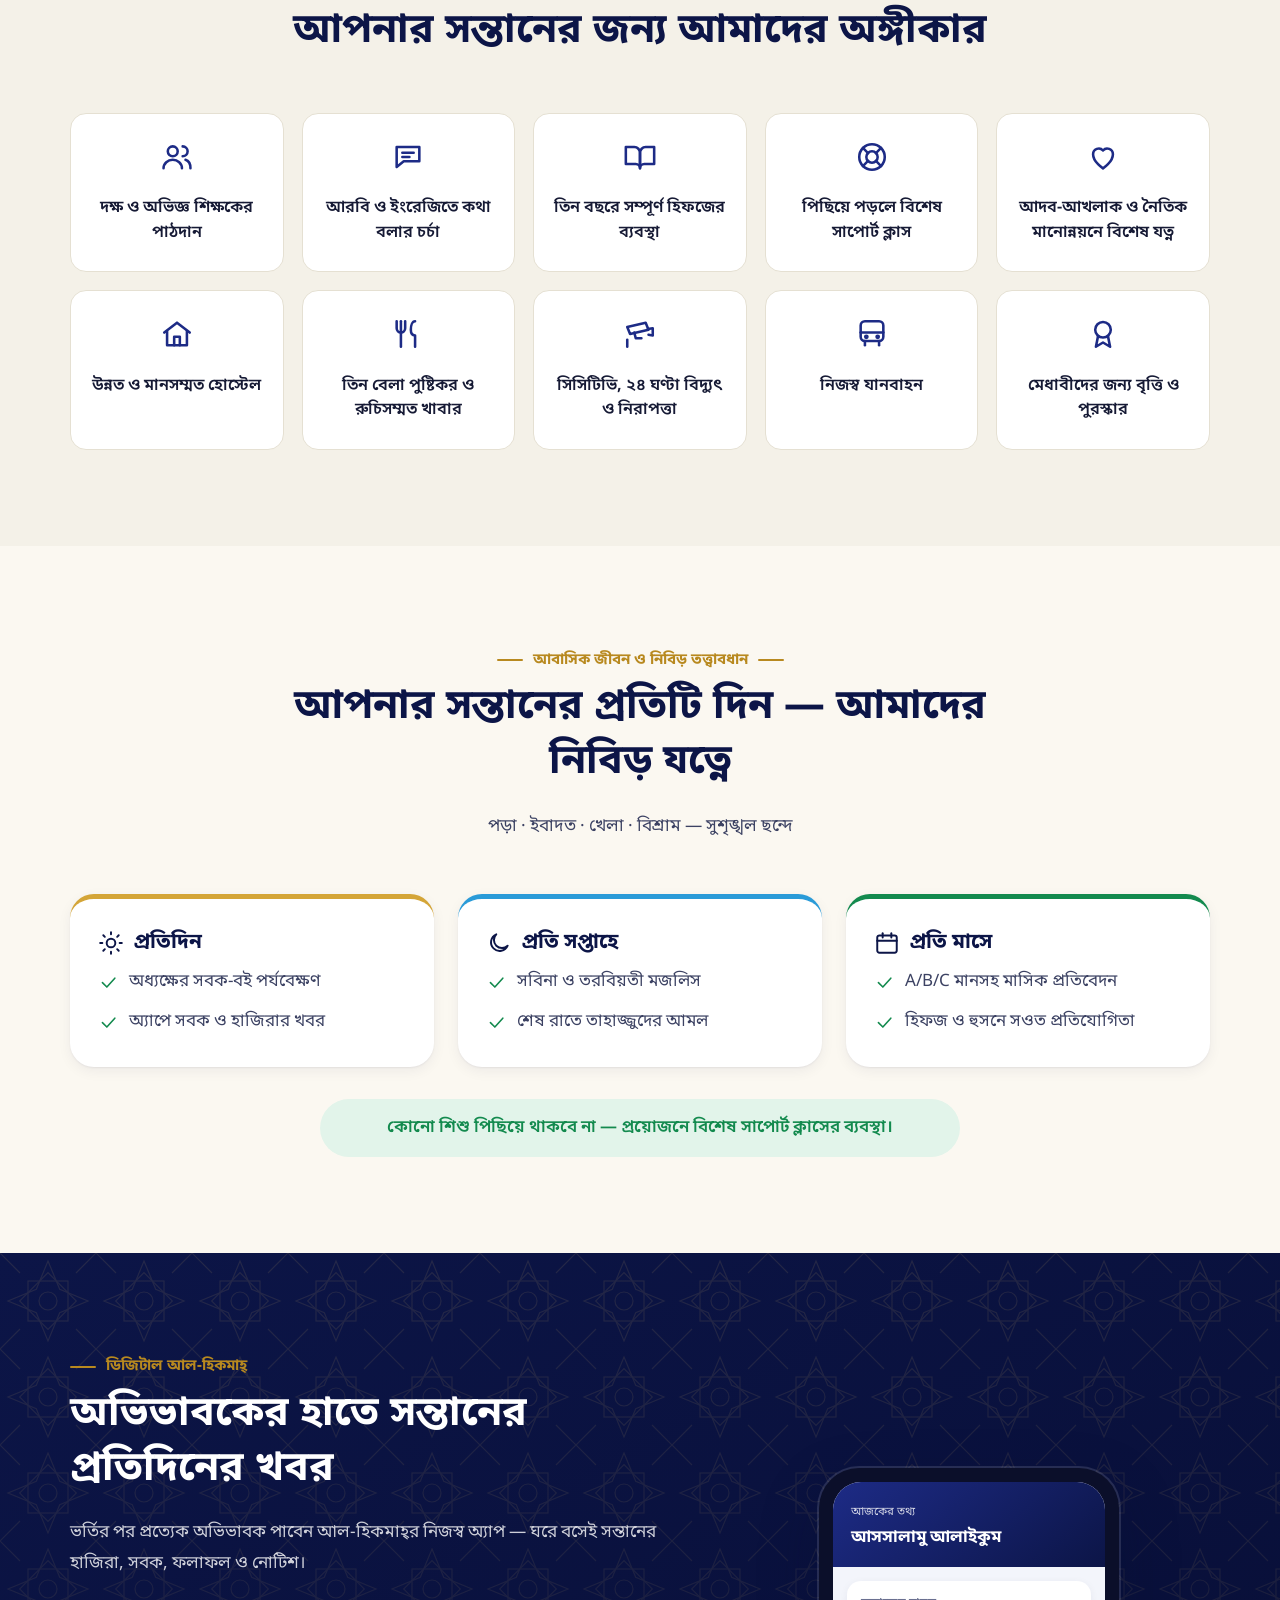
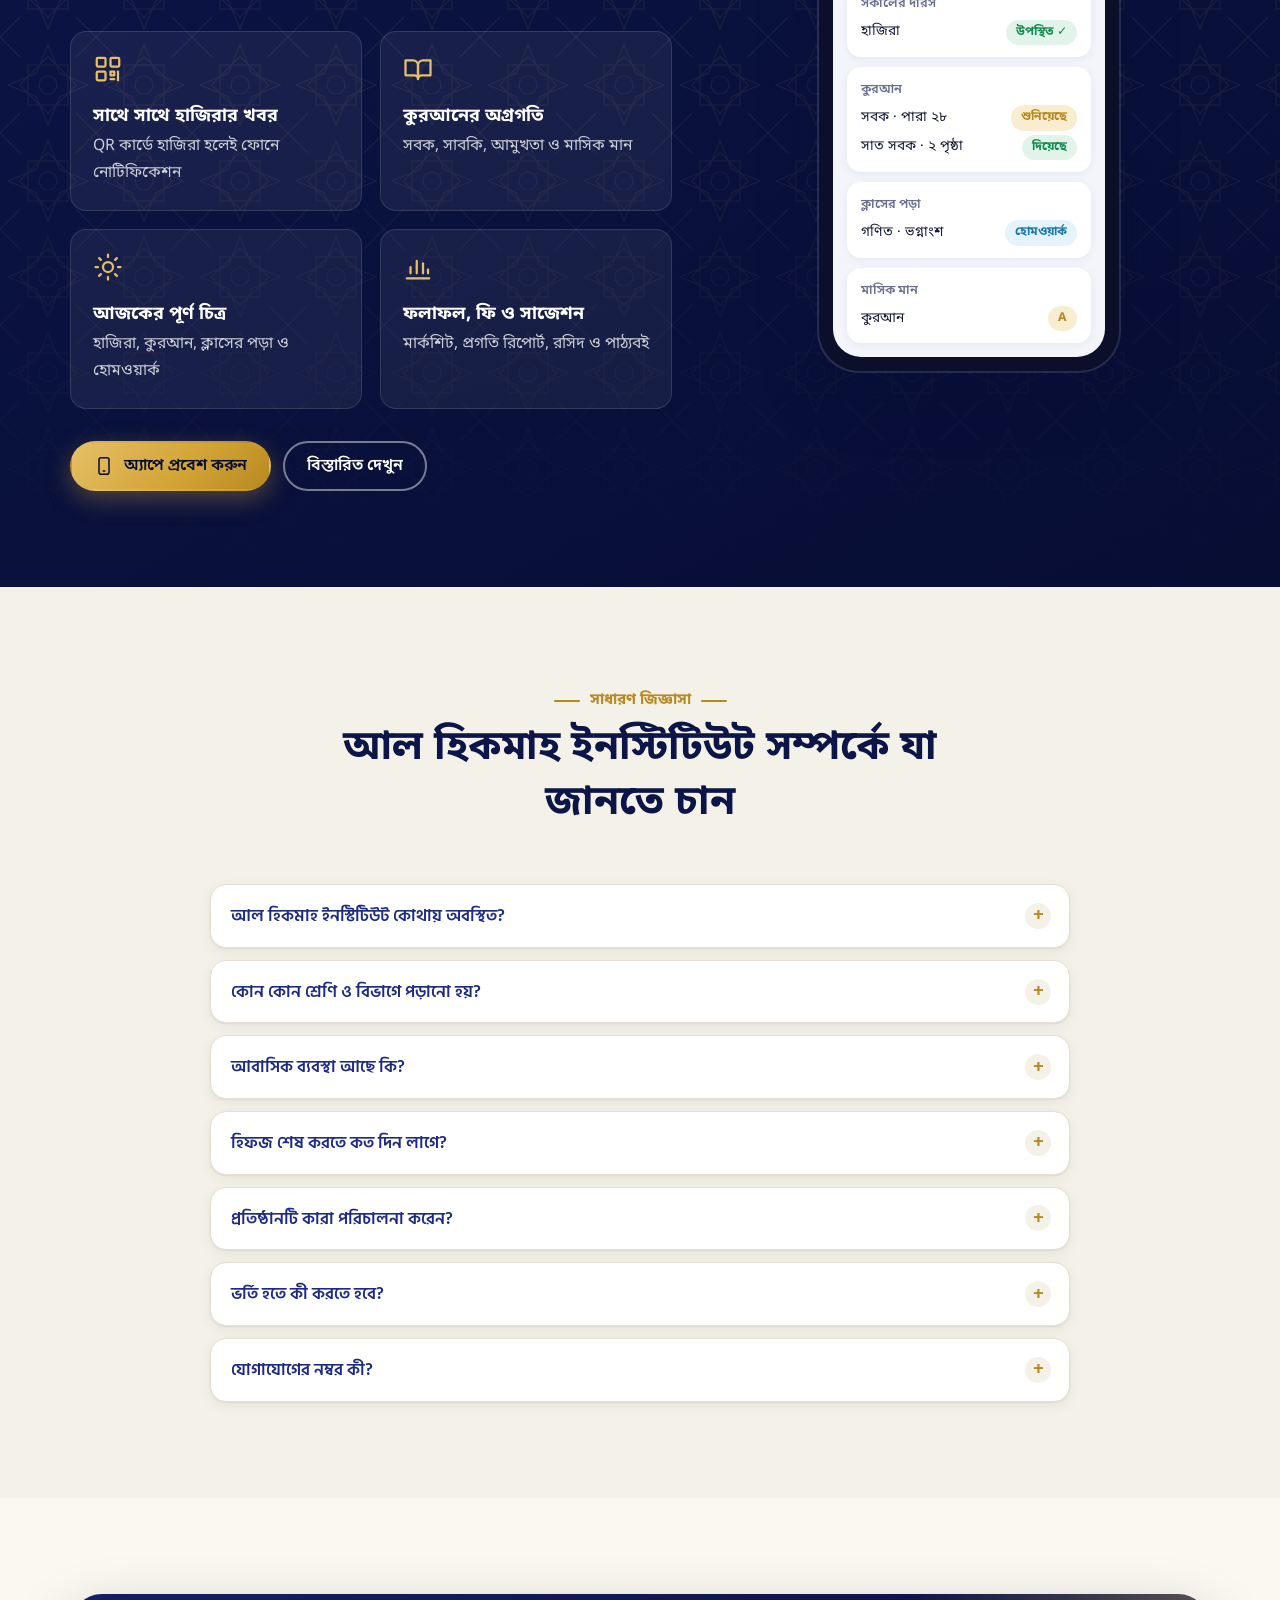
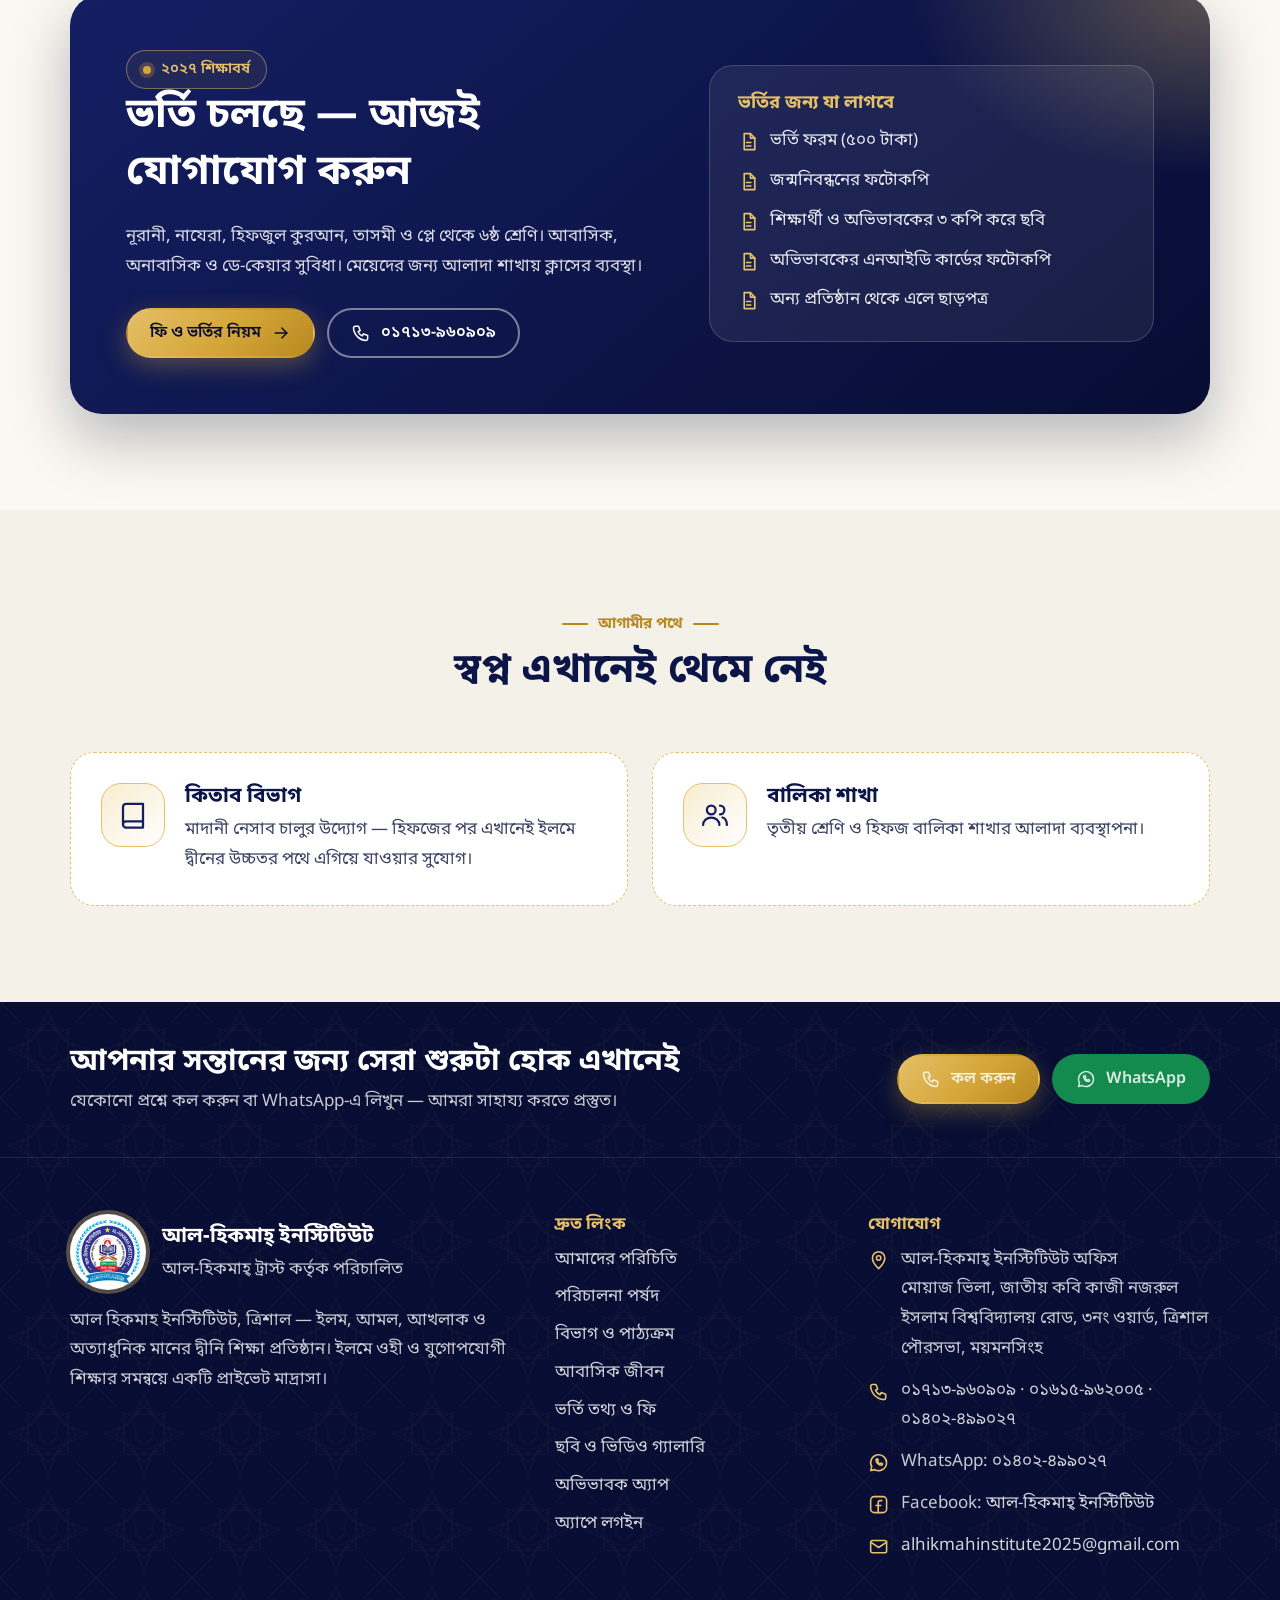
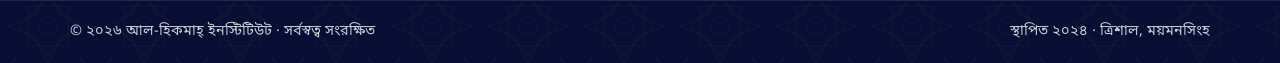
==== commit 2ec8ac92: "Website update (photos)" ====
--- a/index.html
+++ b/index.html
@@ -4,7 +4,7 @@
     <meta charset="utf-8" />
     <meta name="viewport" content="width=device-width, initial-scale=1" />
     <title>আল হিকমাহ ইনস্টিটিউট — হিফজ ও জেনারেল মাদ্রাসা, ত্রিশাল, ময়মনসিংহ</title>
-    <meta name="description" content="আল হিকমাহ ইনস্টিটিউট, ত্রিশাল — নূরানী, নাযেরা, হিফজ, তাসমী ও প্লে থেকে ৫ম শ্রেণি; আবাসিক, অনাবাসিক ও ডে-কেয়ার। ২০২৭ শিক্ষাবর্ষে ভর্তি চলছে।" />
+    <meta name="description" content="আল হিকমাহ ইনস্টিটিউট, ত্রিশাল — নূরানী, নাযেরা, হিফজ, তাসমী ও প্লে থেকে ৬ষ্ঠ শ্রেণি; আবাসিক, অনাবাসিক ও ডে-কেয়ার। ২০২৭ শিক্ষাবর্ষে ভর্তি চলছে।" />
     <meta name="robots" content="index, follow, max-image-preview:large, max-snippet:-1, max-video-preview:-1" />
     <link rel="canonical" href="https://www.alhikmahinstitute.online/" />
     <meta name="author" content="আল হিকমাহ ইনস্টিটিউট, ত্রিশাল" />
@@ -16,7 +16,7 @@
     <meta property="og:type" content="website" />
     <meta property="og:site_name" content="আল-হিকমাহ্ ইনস্টিটিউট" />
     <meta property="og:title" content="আল-হিকমাহ্ ইনস্টিটিউট — ২০২৭ শিক্ষাবর্ষে ভর্তি চলছে" />
-    <meta property="og:description" content="আল হিকমাহ ইনস্টিটিউট, ত্রিশাল — নূরানী, নাযেরা, হিফজ, তাসমী ও প্লে থেকে ৫ম শ্রেণি; আবাসিক, অনাবাসিক ও ডে-কেয়ার। ২০২৭ শিক্ষাবর্ষে ভর্তি চলছে।" />
+    <meta property="og:description" content="আল হিকমাহ ইনস্টিটিউট, ত্রিশাল — নূরানী, নাযেরা, হিফজ, তাসমী ও প্লে থেকে ৬ষ্ঠ শ্রেণি; আবাসিক, অনাবাসিক ও ডে-কেয়ার। ২০২৭ শিক্ষাবর্ষে ভর্তি চলছে।" />
     <meta property="og:url" content="https://www.alhikmahinstitute.online/" />
     <meta property="og:image" content="https://www.alhikmahinstitute.online/assets/img/og-image.jpg" />
     <meta property="og:image:type" content="image/jpeg" />
@@ -26,7 +26,7 @@
     <meta property="og:locale" content="bn_BD" />
     <meta name="twitter:card" content="summary_large_image" />
     <meta name="twitter:title" content="আল-হিকমাহ্ ইনস্টিটিউট — ২০২৭ শিক্ষাবর্ষে ভর্তি চলছে" />
-    <meta name="twitter:description" content="আল হিকমাহ ইনস্টিটিউট, ত্রিশাল — নূরানী, নাযেরা, হিফজ, তাসমী ও প্লে থেকে ৫ম শ্রেণি; আবাসিক, অনাবাসিক ও ডে-কেয়ার। ২০২৭ শিক্ষাবর্ষে ভর্তি চলছে।" />
+    <meta name="twitter:description" content="আল হিকমাহ ইনস্টিটিউট, ত্রিশাল — নূরানী, নাযেরা, হিফজ, তাসমী ও প্লে থেকে ৬ষ্ঠ শ্রেণি; আবাসিক, অনাবাসিক ও ডে-কেয়ার। ২০২৭ শিক্ষাবর্ষে ভর্তি চলছে।" />
     <meta name="twitter:image" content="https://www.alhikmahinstitute.online/assets/img/og-image.jpg" />
 
     <!-- আইকন: ছোটগুলো লোগোর মাঝের চিহ্ন (ট্যাব ও Google-এর খোঁজের ফল), বড়গুলো পুরো লোগো (ফোনের হোম স্ক্রিন) — tools/make_icons.py -->
@@ -49,7 +49,7 @@
       href="https://fonts.googleapis.com/css2?family=Noto+Sans+Bengali:wght@400..800&text=%E0%A7%A6%E0%A7%A7%E0%A7%A8%E0%A7%A9%E0%A7%AA%E0%A7%AB%E0%A7%AC%E0%A7%AD%E0%A7%AE%E0%A7%AF&display=swap"
     />
     <link rel="preload" href="assets/fonts/solaimanlipi.woff2" as="font" type="font/woff2" crossorigin />
-    <link rel="stylesheet" href="assets/css/style.css" />
+    <link rel="stylesheet" href="assets/css/style.css?v=3cdeb0bd" />
 
     <script type="application/ld+json">
       {
@@ -62,11 +62,11 @@
         "hasMap": "https://www.google.com/maps/search/?api=1&query=Al-Hikmah%20Institute%20Trishal&query_place_id=ChIJ2z-hWsFDVjcRuF4Y_OnFXjw",
         "logo": "https://www.alhikmahinstitute.online/assets/img/icon-512.png",
         "image": "https://www.alhikmahinstitute.online/assets/img/og-image.jpg",
-        "description": "আল হিকমাহ ইনস্টিটিউট, ত্রিশাল — আল-হিকমাহ্ ট্রাস্ট কর্তৃক পরিচালিত প্রাইভেট মাদ্রাসা: নূরানী, নাযেরা, হিফজুল কুরআন, তাসমী ও প্লে থেকে ৫ম শ্রেণি; আবাসিক, অনাবাসিক ও ডে-কেয়ার।",
+        "description": "আল হিকমাহ ইনস্টিটিউট, ত্রিশাল — আল-হিকমাহ্ ট্রাস্ট কর্তৃক পরিচালিত প্রাইভেট মাদ্রাসা: নূরানী, নাযেরা, হিফজুল কুরআন, তাসমী ও প্লে থেকে ৬ষ্ঠ শ্রেণি; আবাসিক, অনাবাসিক ও ডে-কেয়ার।",
         "slogan": "ইলমে ওহী ও যুগোপযোগী শিক্ষার সমন্বয়",
         "parentOrganization": { "@type": "Organization", "name": "আল-হিকমাহ্ ট্রাস্ট" },
         "areaServed": ["ত্রিশাল", "ময়মনসিংহ", "বাংলাদেশ"],
-        "knowsAbout": ["হিফজুল কুরআন", "নূরানী", "নাযেরা", "তাসমী", "মাদ্রাসা শিক্ষা", "প্লে থেকে ৫ম শ্রেণি"],
+        "knowsAbout": ["হিফজুল কুরআন", "নূরানী", "নাযেরা", "তাসমী", "মাদ্রাসা শিক্ষা", "প্লে থেকে ৬ষ্ঠ শ্রেণি"],
         "contactPoint": [
           { "@type": "ContactPoint", "telephone": "+8801713960909", "contactType": "admissions", "areaServed": "BD", "availableLanguage": ["bn", "en"] },
           { "@type": "ContactPoint", "telephone": "+8801402499027", "contactType": "customer support", "areaServed": "BD", "availableLanguage": ["bn"] }
@@ -76,7 +76,7 @@
         "telephone": ["+8801713960909", "+8801615962005", "+8801402499027"],
         "address": {
           "@type": "PostalAddress",
-          "streetAddress": "মোয়াজ ভিলা, বিশ্ববিদ্যালয় রোড, ৩নং ওয়ার্ড",
+          "streetAddress": "মোয়াজ ভিলা, জাতীয় কবি কাজী নজরুল ইসলাম বিশ্ববিদ্যালয় রোড, ৩নং ওয়ার্ড",
           "addressLocality": "ত্রিশাল পৌরসভা",
           "addressRegion": "ময়মনসিংহ",
           "postalCode": "2220",
@@ -95,6 +95,70 @@
         "inLanguage": "bn-BD",
         "publisher": { "@type": "EducationalOrganization", "name": "আল-হিকমাহ্ ইনস্টিটিউট" }
       }
+    </script>
+    <script type="application/ld+json">
+{
+  "@context": "https://schema.org",
+  "@type": "FAQPage",
+  "mainEntity": [
+    {
+      "@type": "Question",
+      "name": "আল হিকমাহ ইনস্টিটিউট কোথায় অবস্থিত?",
+      "acceptedAnswer": {
+        "@type": "Answer",
+        "text": "মোয়াজ ভিলা, জাতীয় কবি কাজী নজরুল ইসলাম বিশ্ববিদ্যালয় রোড, ৩নং ওয়ার্ড, ত্রিশাল পৌরসভা, ময়মনসিংহ।"
+      }
+    },
+    {
+      "@type": "Question",
+      "name": "কোন কোন শ্রেণি ও বিভাগে পড়ানো হয়?",
+      "acceptedAnswer": {
+        "@type": "Answer",
+        "text": "জেনারেল শাখায় প্লে থেকে ৬ষ্ঠ শ্রেণি পর্যন্ত (মাদ্রাসা শিক্ষা বোর্ডের সিলেবাস)। সাথে কুরআন বিভাগে নূরানী, নাযেরা, হিফজুল কুরআন ও তাসমী — প্রতিটি শিক্ষার্থী জেনারেল শ্রেণি ও কুরআন বিভাগ দুটোতেই পড়ে।"
+      }
+    },
+    {
+      "@type": "Question",
+      "name": "আবাসিক ব্যবস্থা আছে কি?",
+      "acceptedAnswer": {
+        "@type": "Answer",
+        "text": "হ্যাঁ — আবাসিক, অনাবাসিক ও ডে-কেয়ার তিন ব্যবস্থাই আছে। বালক ও বালিকার পৃথক শাখা; সার্বক্ষণিক তত্ত্বাবধান ও সিসিটিভি।"
+      }
+    },
+    {
+      "@type": "Question",
+      "name": "হিফজ শেষ করতে কত দিন লাগে?",
+      "acceptedAnswer": {
+        "@type": "Answer",
+        "text": "দক্ষ হাফেজ শিক্ষকের তত্ত্বাবধানে ৩ বছরে সম্পূর্ণ কুরআন হিফজের লক্ষ্য; সাপ্তাহিক সবিনা ও মাসিক মূল্যায়ন।"
+      }
+    },
+    {
+      "@type": "Question",
+      "name": "প্রতিষ্ঠানটি কারা পরিচালনা করেন?",
+      "acceptedAnswer": {
+        "@type": "Answer",
+        "text": "আল-হিকমাহ্ ট্রাস্ট। চেয়ারম্যান জনাব আ.ন.ম আব্দুল্লাহিল বাকী, নির্বাহী পরিচালক মাওলানা মোঃ আমিরুল ইসলাম, অধ্যক্ষ মুফতী ফরীদুর রহমান।"
+      }
+    },
+    {
+      "@type": "Question",
+      "name": "ভর্তি হতে কী করতে হবে?",
+      "acceptedAnswer": {
+        "@type": "Answer",
+        "text": "২০২৭ শিক্ষাবর্ষে ভর্তি চলছে। অফিসে এসে ভর্তি ফরম (৫০০ টাকা) নিয়ে জন্মনিবন্ধন, ছবি ও অভিভাবকের এনআইডির কপি জমা দিন। ফি ও নিয়ম \"ভর্তি ২০২৭\" পাতায়।"
+      }
+    },
+    {
+      "@type": "Question",
+      "name": "যোগাযোগের নম্বর কী?",
+      "acceptedAnswer": {
+        "@type": "Answer",
+        "text": "ফোন ০১৭১৩-৯৬০৯০৯, ০১৬১৫-৯৬২০০৫; WhatsApp ০১৪০২-৪৯৯০২৭; ই-মেইল alhikmahinstitute2025@gmail.com।"
+      }
+    }
+  ]
+}
     </script>
     <script>
       document.documentElement.classList.add('js');
@@ -195,7 +259,7 @@
           <div class="stats-grid">
             <div class="stat"><strong>২০২৪</strong><span>প্রতিষ্ঠাকাল</span></div>
             <div class="stat"><strong>৪টি</strong><span>কুরআন বিভাগ</span></div>
-            <div class="stat"><strong>প্লে–৫ম</strong><span>জেনারেল শাখা</span></div>
+            <div class="stat"><strong>প্লে–৬ষ্ঠ</strong><span>জেনারেল শাখা</span></div>
             <div class="stat"><strong>৩ বছর</strong><span>পূর্ণ হিফজের লক্ষ্য</span></div>
           </div>
         </div>
@@ -212,8 +276,8 @@
           <div class="slider" data-slider aria-roledescription="carousel" aria-label="সাম্প্রতিক ছবি ও ভিডিও">
             <div class="slider-track">
               <figure class="slide is-active">
-                <img src="assets/media/photos/campus-1600.webp" alt="আল হিকমাহ ইনস্টিটিউট প্রাঙ্গণ, বিশ্ববিদ্যালয় রোড, ত্রিশাল" width="1600" height="900" />
-                <figcaption><strong>আল-হিকমাহ্ ইনস্টিটিউট প্রাঙ্গণ</strong><span>মোয়াজ ভিলা, বিশ্ববিদ্যালয় রোড, ত্রিশাল</span></figcaption>
+                <img src="assets/media/photos/campus-1600.webp" alt="আল হিকমাহ ইনস্টিটিউট প্রাঙ্গণ, জাতীয় কবি কাজী নজরুল ইসলাম বিশ্ববিদ্যালয় রোড, ত্রিশাল" width="1600" height="900" />
+                <figcaption><strong>আল-হিকমাহ্ ইনস্টিটিউট প্রাঙ্গণ</strong><span>মোয়াজ ভিলা, জাতীয় কবি কাজী নজরুল ইসলাম বিশ্ববিদ্যালয় রোড, ত্রিশাল</span></figcaption>
               </figure>
             </div>
           </div>
@@ -289,7 +353,7 @@
               <div class="card-icon"><svg class="icon" aria-hidden="true"><use href="assets/img/icons.svg#i-cap" /></svg></div>
               <h3>জেনারেল বিভাগ</h3>
               <ul>
-                <li>প্লে থেকে ৫ম শ্রেণি পর্যন্ত</li>
+                <li>প্লে থেকে ৬ষ্ঠ শ্রেণি পর্যন্ত</li>
                 <li>বাংলা ও ইংরেজি মাধ্যম</li>
                 <li>বালক ও বালিকা শাখা — পৃথক ক্লাস</li>
                 <li>মাদ্রাসা শিক্ষা বোর্ডের সিলেবাস</li>
@@ -513,6 +577,25 @@
         </div>
       </section>
 
+      <!-- সাধারণ জিজ্ঞাসা — Google এখান থেকেই প্রশ্ন-উত্তর নেয় (build.py FAQPage JSON-LD বানায়) -->
+      <section class="section tint" id="faq">
+        <div class="wrap">
+          <div class="section-head reveal">
+            <span class="kicker">সাধারণ জিজ্ঞাসা</span>
+            <h2>আল হিকমাহ ইনস্টিটিউট সম্পর্কে যা জানতে চান</h2>
+          </div>
+          <div class="faq">
+            <details class="faq-item reveal"><summary>আল হিকমাহ ইনস্টিটিউট কোথায় অবস্থিত?</summary><p>মোয়াজ ভিলা, জাতীয় কবি কাজী নজরুল ইসলাম বিশ্ববিদ্যালয় রোড, ৩নং ওয়ার্ড, ত্রিশাল পৌরসভা, ময়মনসিংহ।</p></details>
+            <details class="faq-item reveal"><summary>কোন কোন শ্রেণি ও বিভাগে পড়ানো হয়?</summary><p>জেনারেল শাখায় প্লে থেকে ৬ষ্ঠ শ্রেণি পর্যন্ত (মাদ্রাসা শিক্ষা বোর্ডের সিলেবাস)। সাথে কুরআন বিভাগে নূরানী, নাযেরা, হিফজুল কুরআন ও তাসমী — প্রতিটি শিক্ষার্থী জেনারেল শ্রেণি ও কুরআন বিভাগ দুটোতেই পড়ে।</p></details>
+            <details class="faq-item reveal"><summary>আবাসিক ব্যবস্থা আছে কি?</summary><p>হ্যাঁ — আবাসিক, অনাবাসিক ও ডে-কেয়ার তিন ব্যবস্থাই আছে। বালক ও বালিকার পৃথক শাখা; সার্বক্ষণিক তত্ত্বাবধান ও সিসিটিভি।</p></details>
+            <details class="faq-item reveal"><summary>হিফজ শেষ করতে কত দিন লাগে?</summary><p>দক্ষ হাফেজ শিক্ষকের তত্ত্বাবধানে ৩ বছরে সম্পূর্ণ কুরআন হিফজের লক্ষ্য; সাপ্তাহিক সবিনা ও মাসিক মূল্যায়ন।</p></details>
+            <details class="faq-item reveal"><summary>প্রতিষ্ঠানটি কারা পরিচালনা করেন?</summary><p>আল-হিকমাহ্ ট্রাস্ট। চেয়ারম্যান জনাব আ.ন.ম আব্দুল্লাহিল বাকী, নির্বাহী পরিচালক মাওলানা মোঃ আমিরুল ইসলাম, অধ্যক্ষ মুফতী ফরীদুর রহমান।</p></details>
+            <details class="faq-item reveal"><summary>ভর্তি হতে কী করতে হবে?</summary><p>২০২৭ শিক্ষাবর্ষে ভর্তি চলছে। অফিসে এসে ভর্তি ফরম (৫০০ টাকা) নিয়ে জন্মনিবন্ধন, ছবি ও অভিভাবকের এনআইডির কপি জমা দিন। ফি ও নিয়ম "ভর্তি ২০২৭" পাতায়।</p></details>
+            <details class="faq-item reveal"><summary>যোগাযোগের নম্বর কী?</summary><p>ফোন ০১৭১৩-৯৬০৯০৯, ০১৬১৫-৯৬২০০৫; WhatsApp ০১৪০২-৪৯৯০২৭; ই-মেইল alhikmahinstitute2025@gmail.com।</p></details>
+          </div>
+        </div>
+      </section>
+
       <!-- ভর্তি -->
       <section class="section" id="admission">
         <div class="wrap">
@@ -520,7 +603,7 @@
             <div>
               <span class="eyebrow">২০২৭ শিক্ষাবর্ষ</span>
               <h2>ভর্তি চলছে — আজই যোগাযোগ করুন</h2>
-              <p>নূরানী, নাযেরা, হিফজুল কুরআন, তাসমী ও প্লে থেকে ৫ম শ্রেণি। আবাসিক, অনাবাসিক ও ডে-কেয়ার সুবিধা। মেয়েদের জন্য আলাদা শাখায় ক্লাসের ব্যবস্থা।</p>
+              <p>নূরানী, নাযেরা, হিফজুল কুরআন, তাসমী ও প্লে থেকে ৬ষ্ঠ শ্রেণি। আবাসিক, অনাবাসিক ও ডে-কেয়ার সুবিধা। মেয়েদের জন্য আলাদা শাখায় ক্লাসের ব্যবস্থা।</p>
               <div class="hero-actions">
                 <a class="btn btn-gold" href="admission.html"
                   >ফি ও ভর্তির নিয়ম <svg class="icon" aria-hidden="true"><use href="assets/img/icons.svg#i-arrow" /></svg
@@ -622,7 +705,7 @@
           <ul class="contact-list">
             <li>
               <svg class="icon" aria-hidden="true"><use href="assets/img/icons.svg#i-pin" /></svg>
-              <span>আল-হিকমাহ্ ইনস্টিটিউট অফিস<br />মোয়াজ ভিলা, বিশ্ববিদ্যালয় রোড, ৩নং ওয়ার্ড, ত্রিশাল পৌরসভা, ময়মনসিংহ</span>
+              <span>আল-হিকমাহ্ ইনস্টিটিউট অফিস<br />মোয়াজ ভিলা, জাতীয় কবি কাজী নজরুল ইসলাম বিশ্ববিদ্যালয় রোড, ৩নং ওয়ার্ড, ত্রিশাল পৌরসভা, ময়মনসিংহ</span>
             </li>
             <li>
               <svg class="icon" aria-hidden="true"><use href="assets/img/icons.svg#i-phone" /></svg>
@@ -663,7 +746,7 @@
       ></a>
     </div>
 
-    <script src="assets/js/main.js" defer></script>
-    <script src="assets/js/gallery.js" defer></script>
+    <script src="assets/js/main.js?v=217b203b" defer></script>
+    <script src="assets/js/gallery.js?v=27703418" defer></script>
   </body>
 </html>
--- a/assets/css/style.css
+++ b/assets/css/style.css
@@ -2934,3 +2934,252 @@
   object-fit: cover;
   border-radius: 50%;
 }
+
+/* ---------- শিক্ষক-পরিচালকের কার্ডে চাপ দিলে বড় কার্ড (assets/js/people.js) ---------- */
+.member[data-person],
+.leader-id[data-person] {
+  cursor: pointer;
+  transition:
+    transform 180ms ease,
+    box-shadow 180ms ease,
+    border-color 180ms ease;
+}
+
+.member[data-person]:hover,
+.member[data-person]:focus-visible {
+  transform: translateY(-4px);
+  border-color: var(--gold-400);
+  box-shadow: var(--shadow-2);
+  outline: none;
+}
+
+.leader-id[data-person]:focus-visible {
+  outline: 3px solid var(--gold-400);
+  outline-offset: 6px;
+  border-radius: var(--r-md);
+}
+
+.member-more {
+  display: block;
+  margin-top: 8px;
+  font-style: normal;
+  font-size: 0.85rem;
+  font-weight: 600;
+  color: var(--royal-700);
+}
+
+/* মাউস থাকলে "বিস্তারিত" শুধু উপরে আনলে; ফোনে সবসময় দেখায় (সেখানে hover নেই) */
+@media (hover: hover) {
+  .member-more {
+    opacity: 0;
+    transition: opacity 180ms ease;
+  }
+
+  .member[data-person]:hover .member-more,
+  .member[data-person]:focus-visible .member-more {
+    opacity: 1;
+  }
+}
+
+.pmodal-open,
+.pmodal-open body {
+  overflow: hidden;
+}
+
+.pmodal {
+  position: fixed;
+  inset: 0;
+  z-index: 1000; /* মেনু ও ভাসমান কল/WhatsApp বোতামেরও উপরে */
+  display: grid;
+  place-items: center;
+  padding: 16px;
+  background: rgba(8, 14, 48, 0.66);
+}
+
+.pmodal[hidden] {
+  display: none;
+}
+
+.pmodal-card {
+  position: relative;
+  width: 100%;
+  max-width: 440px;
+  max-height: calc(100vh - 32px);
+  overflow-y: auto;
+  padding: 34px 26px 26px;
+  border-radius: var(--r-xl);
+  background: var(--surface);
+  box-shadow: var(--shadow-3);
+  text-align: center;
+  animation: pmodal-in 200ms ease;
+}
+
+@keyframes pmodal-in {
+  from {
+    opacity: 0;
+    transform: translateY(14px) scale(0.98);
+  }
+}
+
+.pmodal-close {
+  position: absolute;
+  top: 12px;
+  right: 12px;
+  width: 40px;
+  height: 40px;
+  border: 0;
+  border-radius: 50%;
+  display: grid;
+  place-items: center;
+  color: var(--ink-2);
+  background: var(--surface-2);
+  cursor: pointer;
+}
+
+.pmodal-avatar {
+  width: 150px;
+  height: 150px;
+  margin: 0 auto 16px;
+  border-radius: 50%;
+  overflow: hidden;
+  display: grid;
+  place-items: center;
+  font-family: var(--font-head);
+  font-size: 3rem;
+  font-weight: 700;
+  color: var(--gold-400);
+  background: linear-gradient(150deg, var(--royal-700), var(--royal-950));
+  box-shadow:
+    0 0 0 6px var(--gold-100),
+    0 0 0 8px var(--gold-400);
+}
+
+.pmodal-avatar img {
+  width: 100%;
+  height: 100%;
+  object-fit: cover;
+}
+
+.pmodal-body h3 {
+  margin: 0;
+  font-family: var(--font-head);
+  font-size: 1.35rem;
+  color: var(--royal-900);
+  line-height: 1.35;
+}
+
+.pmodal-role {
+  margin: 4px 0 0;
+  color: var(--gold-600);
+  font-weight: 700;
+}
+
+.pmodal-duty {
+  margin-top: 16px;
+  padding: 14px 16px;
+  border-radius: var(--r-md);
+  background: var(--surface-2);
+  text-align: left;
+}
+
+.pmodal-duty strong {
+  display: block;
+  margin-bottom: 6px;
+  font-family: var(--font-head);
+  color: var(--royal-900);
+}
+
+.pmodal-duty ul {
+  display: grid;
+  gap: 6px;
+  color: var(--ink-2);
+  font-size: 0.95rem;
+  line-height: 1.6;
+}
+
+.pmodal-note {
+  margin: 16px 0 0;
+  color: var(--muted);
+  font-size: 0.92rem;
+}
+
+.pmodal-actions {
+  display: grid;
+  gap: 10px;
+  margin-top: 18px;
+}
+
+.pmodal-actions .btn {
+  width: 100%;
+}
+
+.btn-facebook {
+  color: #fff;
+  background: #1877f2;
+}
+
+@media (prefers-reduced-motion: reduce) {
+  .pmodal-card {
+    animation: none;
+  }
+
+  .member[data-person] {
+    transition: none;
+  }
+}
+
+/* ---------- সাধারণ জিজ্ঞাসা (হোম) — build.py এখান থেকেই FAQPage JSON-LD বানায় ---------- */
+.faq {
+  display: grid;
+  gap: 12px;
+  max-width: 860px;
+  margin: 0 auto;
+}
+.faq-item {
+  background: var(--surface);
+  border: 1px solid var(--line);
+  border-radius: var(--r-md);
+  box-shadow: var(--shadow-1);
+}
+.faq-item summary {
+  cursor: pointer;
+  list-style: none;
+  padding: 16px 52px 16px 20px;
+  position: relative;
+  font-family: 'Hind Siliguri', 'Noto Sans Bengali', sans-serif;
+  font-weight: 600;
+  font-size: 1.06rem;
+  color: var(--royal-700);
+}
+.faq-item summary::-webkit-details-marker {
+  display: none;
+}
+.faq-item summary::after {
+  content: '+';
+  position: absolute;
+  right: 18px;
+  top: 50%;
+  transform: translateY(-50%);
+  width: 26px;
+  height: 26px;
+  border-radius: 50%;
+  display: grid;
+  place-items: center;
+  background: var(--surface-2);
+  color: var(--gold-600, var(--gold-500));
+  font-size: 1.2rem;
+  line-height: 1;
+}
+.faq-item[open] summary::after {
+  content: '−';
+}
+.faq-item summary:focus-visible {
+  outline: 3px solid var(--gold-500);
+  outline-offset: 2px;
+  border-radius: var(--r-md);
+}
+.faq-item p {
+  margin: 0;
+  padding: 0 20px 18px;
+  color: var(--ink-2);
+}
